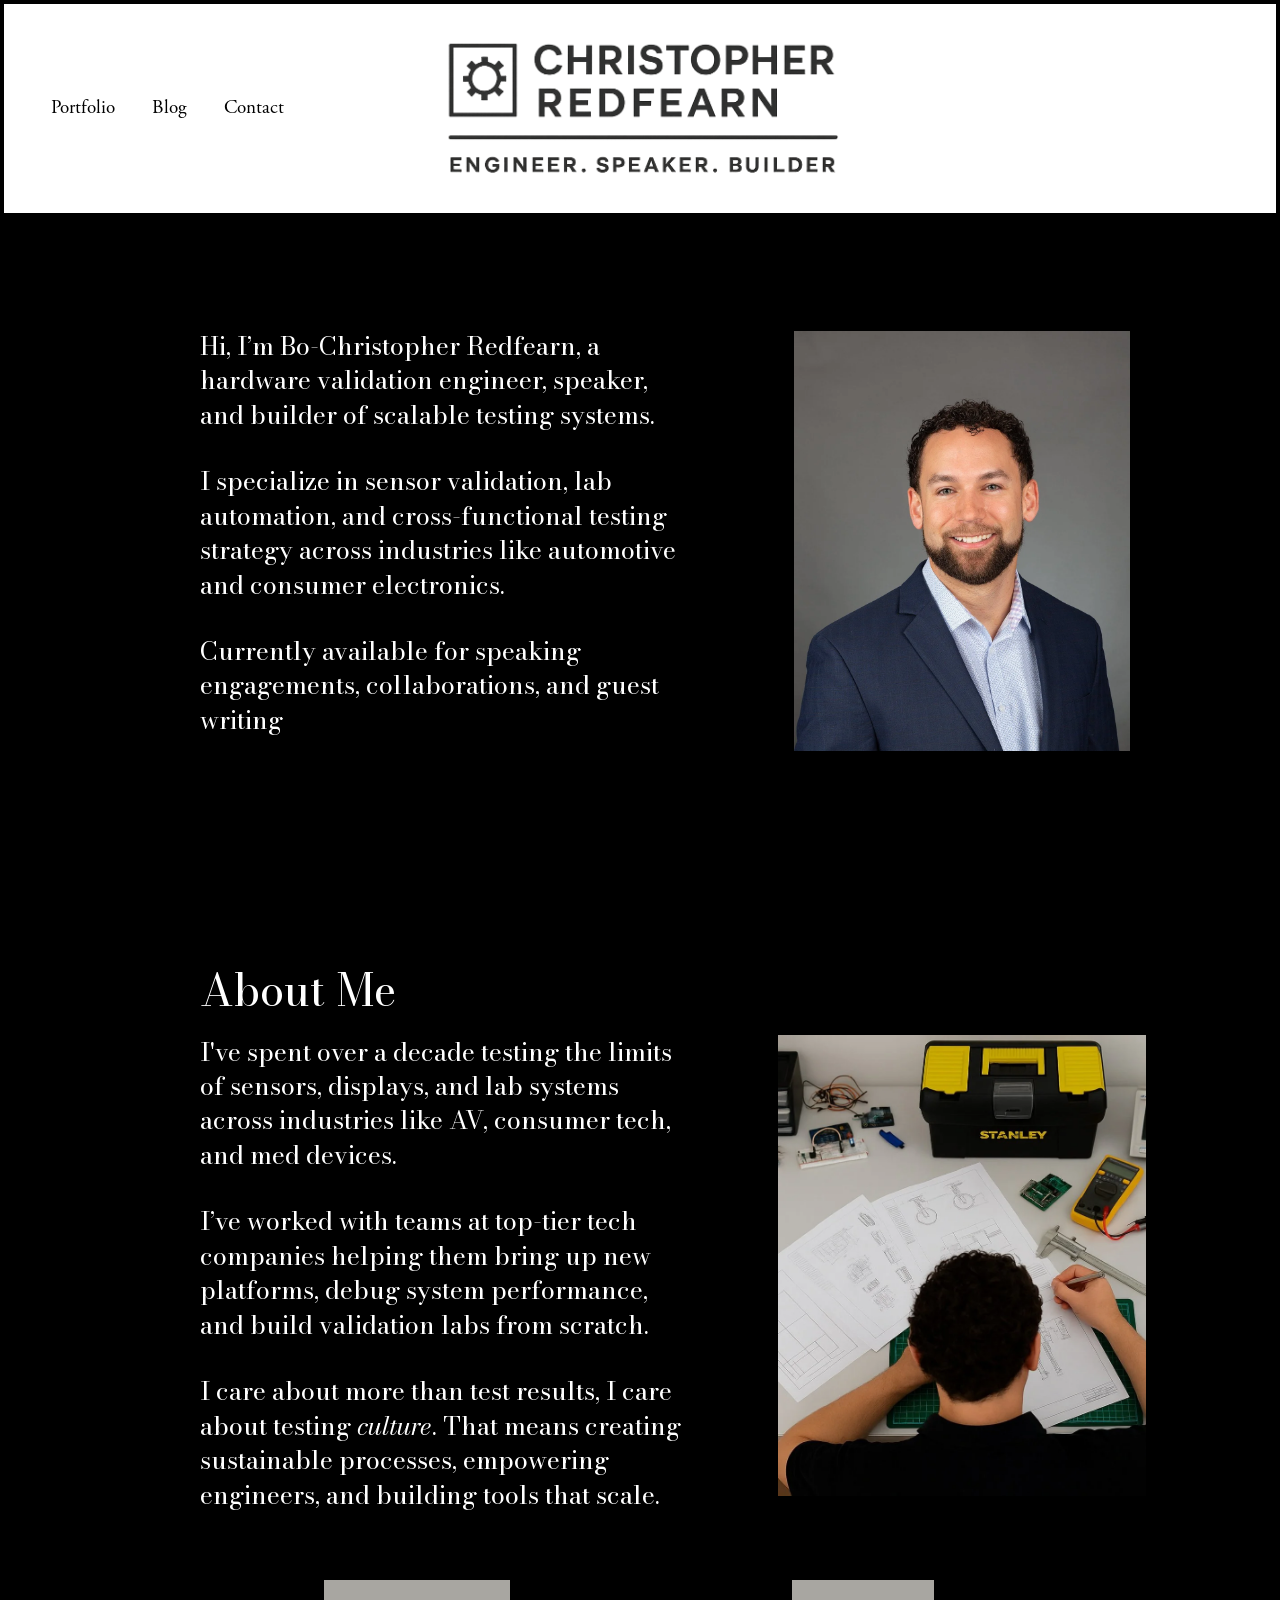
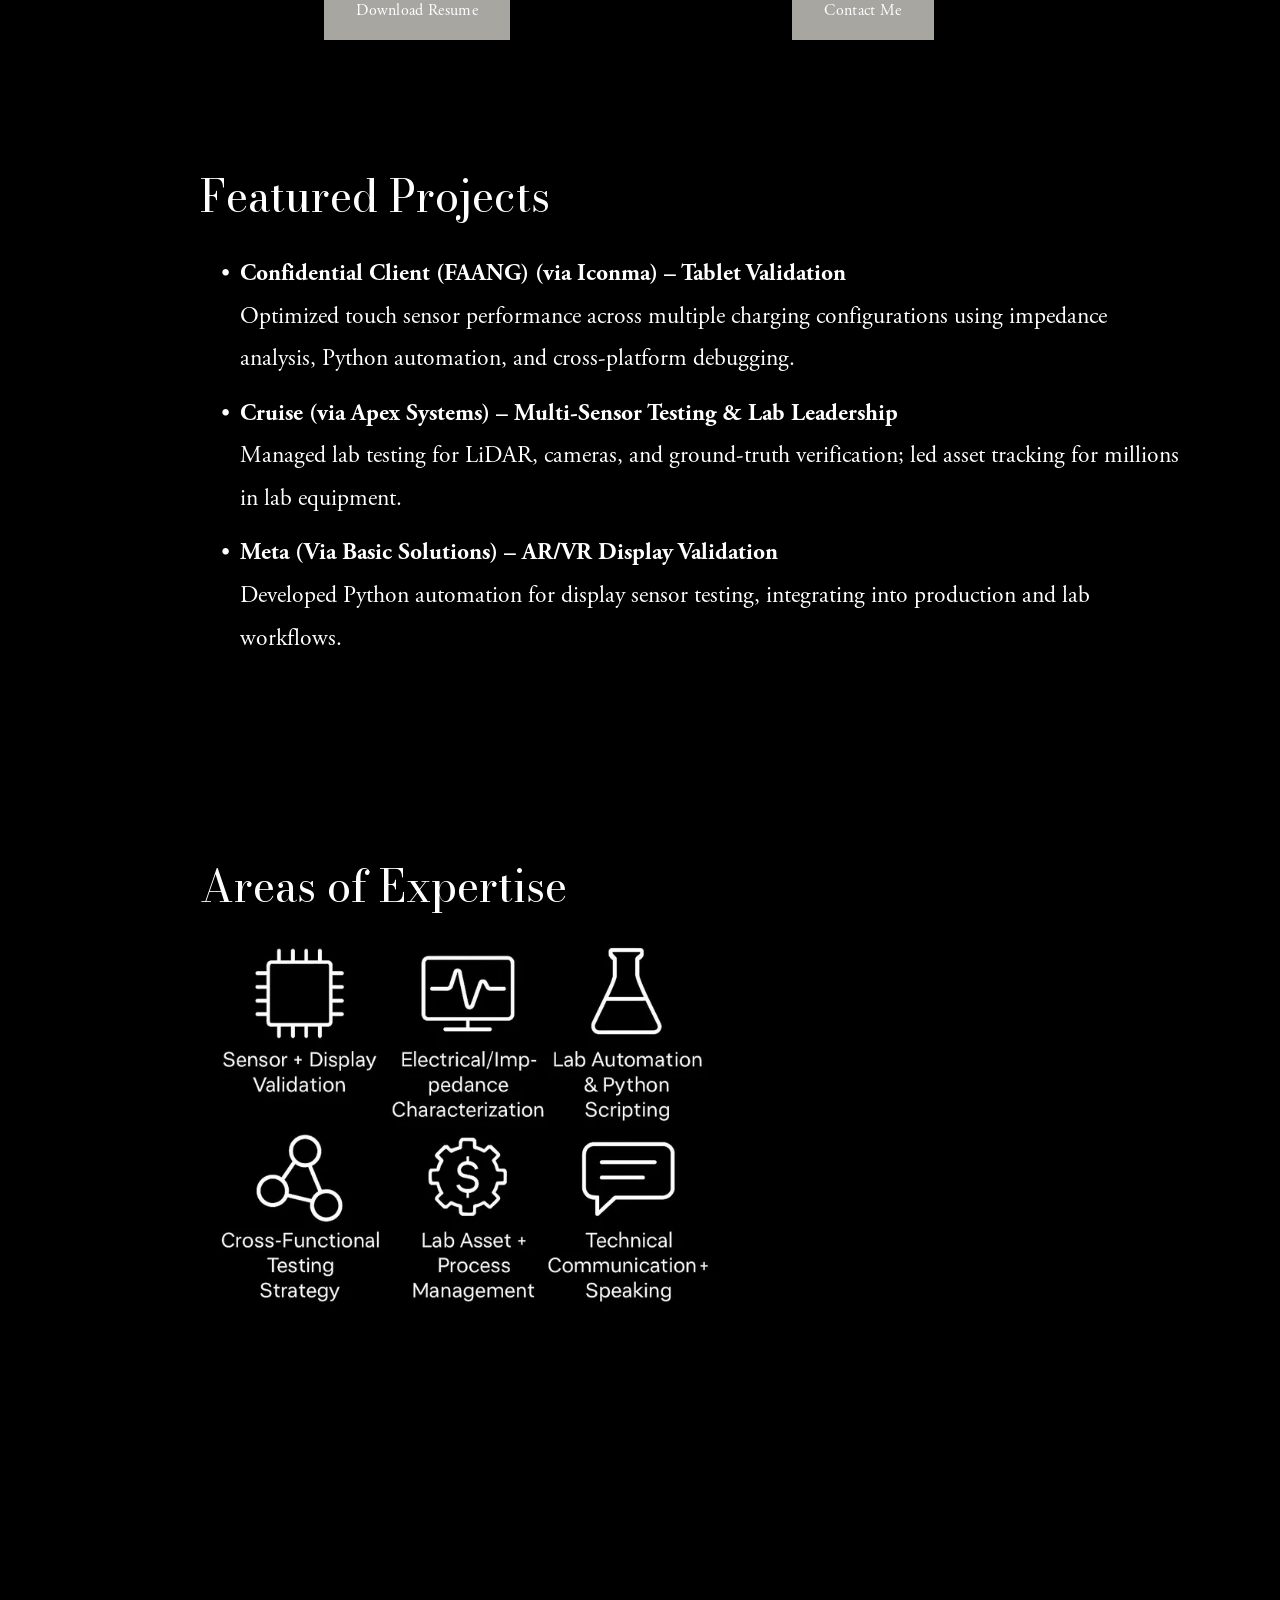
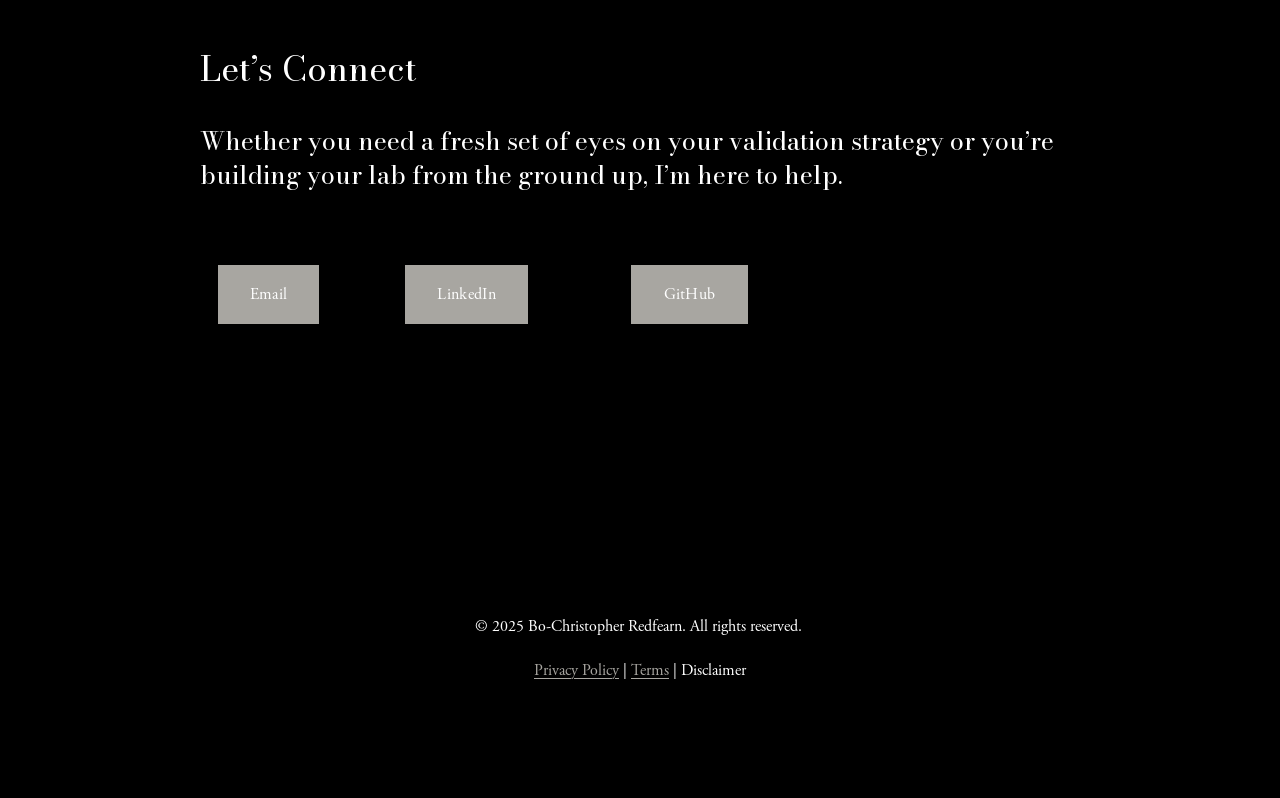
==== index.html @ bc9390ab "Static copy of bochristopherredfearn.com" ====
<!DOCTYPE html><html xmlns:og="http://opengraphprotocol.org/schema/" xmlns:fb="http://www.facebook.com/2008/fbml" lang="en-US" class="yui3-js-enabled wf-adobegaramondpro-n4-active wf-adobegaramondpro-n7-active js flexbox canvas canvastext webgl no-touch hashchange history draganddrop rgba hsla multiplebgs backgroundsize borderimage borderradius boxshadow textshadow opacity cssanimations csscolumns cssgradients cssreflections csstransforms no-csstransforms3d csstransitions video audio svg inlinesvg svgclippaths wf-adobegaramondpro-i7-active wf-active" style="--header-height: 210.828125px; scroll-behavior: smooth; --header-fixed-top-offset: 209.828125px; scroll-padding-top: 244.391px;"><head>
    <meta http-equiv="X-UA-Compatible" content="IE=edge,chrome=1">
    <meta name="viewport" content="width=device-width, initial-scale=1">
    <!-- This is Squarespace. --><!-- bat-seahorse-wntn -->
<base href="">
<meta charset="utf-8">
<title>Christopher Redfearn | Engineer. Speaker. Builder. | Enhance Your Testing Capabilities Today</title>
<meta http-equiv="Accept-CH" content="Sec-CH-UA-Platform-Version, Sec-CH-UA-Model"><link rel="icon" type="image/x-icon" href="/assets/f6f9150717e1ac7b.ico">
<link rel="canonical" href="/">
<meta property="og:site_name" content="Christopher Redfearn | Engineer. Speaker. Builder.">
<meta property="og:title" content="Christopher Redfearn | Engineer. Speaker. Builder. | Enhance Your Testing Capabilities Today">
<meta property="og:url" content="/">
<meta property="og:type" content="website">
<meta property="og:description" content="Expert in sensor validation, lab automation, and testing strategy for automotive, consumer electronics, and med devices; available for collaboration and speaking.">
<meta property="og:image" content="/assets/logo.png">
<meta property="og:image:width" content="834">
<meta property="og:image:height" content="294">
<meta itemprop="name" content="Christopher Redfearn | Engineer. Speaker. Builder. | Enhance Your Testing Capabilities Today">
<meta itemprop="url" content="/">
<meta itemprop="description" content="Expert in sensor validation, lab automation, and testing strategy for automotive, consumer electronics, and med devices; available for collaboration and speaking.">
<meta itemprop="thumbnailUrl" content="/assets/logo.png">
<link rel="image_src" href="/assets/logo.png">
<meta itemprop="image" content="/assets/logo.png">
<meta name="twitter:title" content="Christopher Redfearn | Engineer. Speaker. Builder. | Enhance Your Testing Capabilities Today">
<meta name="twitter:image" content="/assets/logo.png">
<meta name="twitter:url" content="/">
<meta name="twitter:card" content="summary">
<meta name="twitter:description" content="Expert in sensor validation, lab automation, and testing strategy for automotive, consumer electronics, and med devices; available for collaboration and speaking.">
<meta name="description" content="Expert in sensor validation, lab automation, and testing strategy for automotive, consumer electronics, and med devices; available for collaboration and speaking.">





<style>@keyframes fonts-loading { 0%, 99% { color: transparent; } } html.wf-loading * { animation: fonts-loading 3s; }</style>

<style data-sqsp-font-ids="6a3126957d426c0f4007ee6c,6a3139e4691a2d058d1a1be6">
/* math */
@font-face {
  font-family: 'Bodoni Moda';
  font-style: normal;
  font-weight: 700;
  font-display: swap;
  src: url('/assets/ab58a1b2ef4b4738.woff2') format('woff2');
  unicode-range: U+0302-0303, U+0305, U+0307-0308, U+0310, U+0312, U+0315, U+031A, U+0326-0327, U+032C, U+032F-0330, U+0332-0333, U+0338, U+033A, U+0346, U+034D, U+0391-03A1, U+03A3-03A9, U+03B1-03C9, U+03D1, U+03D5-03D6, U+03F0-03F1, U+03F4-03F5, U+2016-2017, U+2034-2038, U+203C, U+2040, U+2043, U+2047, U+2050, U+2057, U+205F, U+2070-2071, U+2074-208E, U+2090-209C, U+20D0-20DC, U+20E1, U+20E5-20EF, U+2100-2112, U+2114-2115, U+2117-2121, U+2123-214F, U+2190, U+2192, U+2194-21AE, U+21B0-21E5, U+21F1-21F2, U+21F4-2211, U+2213-2214, U+2216-22FF, U+2308-230B, U+2310, U+2319, U+231C-2321, U+2336-237A, U+237C, U+2395, U+239B-23B7, U+23D0, U+23DC-23E1, U+2474-2475, U+25AF, U+25B3, U+25B7, U+25BD, U+25C1, U+25CA, U+25CC, U+25FB, U+266D-266F, U+27C0-27FF, U+2900-2AFF, U+2B0E-2B11, U+2B30-2B4C, U+2BFE, U+3030, U+FF5B, U+FF5D, U+1D400-1D7FF, U+1EE00-1EEFF;
}
/* latin */
@font-face {
  font-family: 'Bodoni Moda';
  font-style: normal;
  font-weight: 700;
  font-display: swap;
  src: url('/assets/f8fa4c29ae0fd043.woff2') format('woff2');
  unicode-range: U+0000-00FF, U+0131, U+0152-0153, U+02BB-02BC, U+02C6, U+02DA, U+02DC, U+0304, U+0308, U+0329, U+2000-206F, U+20AC, U+2122, U+2191, U+2193, U+2212, U+2215, U+FEFF, U+FFFD;
}
/* symbols */
@font-face {
  font-family: 'Bodoni Moda';
  font-style: normal;
  font-weight: 700;
  font-display: swap;
  src: url('/assets/dbddb34c991b50cf.woff2') format('woff2');
  unicode-range: U+0001-000C, U+000E-001F, U+007F-009F, U+20DD-20E0, U+20E2-20E4, U+2150-218F, U+2190, U+2192, U+2194-2199, U+21AF, U+21E6-21F0, U+21F3, U+2218-2219, U+2299, U+22C4-22C6, U+2300-243F, U+2440-244A, U+2460-24FF, U+25A0-27BF, U+2800-28FF, U+2921-2922, U+2981, U+29BF, U+29EB, U+2B00-2BFF, U+4DC0-4DFF, U+FFF9-FFFB, U+10140-1018E, U+10190-1019C, U+101A0, U+101D0-101FD, U+102E0-102FB, U+10E60-10E7E, U+1D2C0-1D2D3, U+1D2E0-1D37F, U+1F000-1F0FF, U+1F100-1F1AD, U+1F1E6-1F1FF, U+1F30D-1F30F, U+1F315, U+1F31C, U+1F31E, U+1F320-1F32C, U+1F336, U+1F378, U+1F37D, U+1F382, U+1F393-1F39F, U+1F3A7-1F3A8, U+1F3AC-1F3AF, U+1F3C2, U+1F3C4-1F3C6, U+1F3CA-1F3CE, U+1F3D4-1F3E0, U+1F3ED, U+1F3F1-1F3F3, U+1F3F5-1F3F7, U+1F408, U+1F415, U+1F41F, U+1F426, U+1F43F, U+1F441-1F442, U+1F444, U+1F446-1F449, U+1F44C-1F44E, U+1F453, U+1F46A, U+1F47D, U+1F4A3, U+1F4B0, U+1F4B3, U+1F4B9, U+1F4BB, U+1F4BF, U+1F4C8-1F4CB, U+1F4D6, U+1F4DA, U+1F4DF, U+1F4E3-1F4E6, U+1F4EA-1F4ED, U+1F4F7, U+1F4F9-1F4FB, U+1F4FD-1F4FE, U+1F503, U+1F507-1F50B, U+1F50D, U+1F512-1F513, U+1F53E-1F54A, U+1F54F-1F5FA, U+1F610, U+1F650-1F67F, U+1F687, U+1F68D, U+1F691, U+1F694, U+1F698, U+1F6AD, U+1F6B2, U+1F6B9-1F6BA, U+1F6BC, U+1F6C6-1F6CF, U+1F6D3-1F6D7, U+1F6E0-1F6EA, U+1F6F0-1F6F3, U+1F6F7-1F6FC, U+1F700-1F7FF, U+1F800-1F80B, U+1F810-1F847, U+1F850-1F859, U+1F860-1F887, U+1F890-1F8AD, U+1F8B0-1F8BB, U+1F8C0-1F8C1, U+1F900-1F90B, U+1F93B, U+1F946, U+1F984, U+1F996, U+1F9E9, U+1FA00-1FA6F, U+1FA70-1FA7C, U+1FA80-1FA89, U+1FA8F-1FAC6, U+1FACE-1FADC, U+1FADF-1FAE9, U+1FAF0-1FAF8, U+1FB00-1FBFF;
}
/* latin-ext */
@font-face {
  font-family: 'Bodoni Moda';
  font-style: normal;
  font-weight: 700;
  font-display: swap;
  src: url('/assets/7aa6e1bb97c9e32d.woff2') format('woff2');
  unicode-range: U+0100-02BA, U+02BD-02C5, U+02C7-02CC, U+02CE-02D7, U+02DD-02FF, U+0304, U+0308, U+0329, U+1D00-1DBF, U+1E00-1E9F, U+1EF2-1EFF, U+2020, U+20A0-20AB, U+20AD-20C0, U+2113, U+2C60-2C7F, U+A720-A7FF;
}
/* math */
@font-face {
  font-family: 'Bodoni Moda';
  font-style: italic;
  font-weight: 700;
  font-display: swap;
  src: url('/assets/d655c128f980f53b.woff2') format('woff2');
  unicode-range: U+0302-0303, U+0305, U+0307-0308, U+0310, U+0312, U+0315, U+031A, U+0326-0327, U+032C, U+032F-0330, U+0332-0333, U+0338, U+033A, U+0346, U+034D, U+0391-03A1, U+03A3-03A9, U+03B1-03C9, U+03D1, U+03D5-03D6, U+03F0-03F1, U+03F4-03F5, U+2016-2017, U+2034-2038, U+203C, U+2040, U+2043, U+2047, U+2050, U+2057, U+205F, U+2070-2071, U+2074-208E, U+2090-209C, U+20D0-20DC, U+20E1, U+20E5-20EF, U+2100-2112, U+2114-2115, U+2117-2121, U+2123-214F, U+2190, U+2192, U+2194-21AE, U+21B0-21E5, U+21F1-21F2, U+21F4-2211, U+2213-2214, U+2216-22FF, U+2308-230B, U+2310, U+2319, U+231C-2321, U+2336-237A, U+237C, U+2395, U+239B-23B7, U+23D0, U+23DC-23E1, U+2474-2475, U+25AF, U+25B3, U+25B7, U+25BD, U+25C1, U+25CA, U+25CC, U+25FB, U+266D-266F, U+27C0-27FF, U+2900-2AFF, U+2B0E-2B11, U+2B30-2B4C, U+2BFE, U+3030, U+FF5B, U+FF5D, U+1D400-1D7FF, U+1EE00-1EEFF;
}
/* latin-ext */
@font-face {
  font-family: 'Bodoni Moda';
  font-style: italic;
  font-weight: 700;
  font-display: swap;
  src: url('/assets/d22c85ced77075d0.woff2') format('woff2');
  unicode-range: U+0100-02BA, U+02BD-02C5, U+02C7-02CC, U+02CE-02D7, U+02DD-02FF, U+0304, U+0308, U+0329, U+1D00-1DBF, U+1E00-1E9F, U+1EF2-1EFF, U+2020, U+20A0-20AB, U+20AD-20C0, U+2113, U+2C60-2C7F, U+A720-A7FF;
}
/* latin */
@font-face {
  font-family: 'Bodoni Moda';
  font-style: italic;
  font-weight: 700;
  font-display: swap;
  src: url('/assets/7f8d2ffa83fec4c1.woff2') format('woff2');
  unicode-range: U+0000-00FF, U+0131, U+0152-0153, U+02BB-02BC, U+02C6, U+02DA, U+02DC, U+0304, U+0308, U+0329, U+2000-206F, U+20AC, U+2122, U+2191, U+2193, U+2212, U+2215, U+FEFF, U+FFFD;
}
/* symbols */
@font-face {
  font-family: 'Bodoni Moda';
  font-style: italic;
  font-weight: 700;
  font-display: swap;
  src: url('/assets/b480bc3139e97af6.woff2') format('woff2');
  unicode-range: U+0001-000C, U+000E-001F, U+007F-009F, U+20DD-20E0, U+20E2-20E4, U+2150-218F, U+2190, U+2192, U+2194-2199, U+21AF, U+21E6-21F0, U+21F3, U+2218-2219, U+2299, U+22C4-22C6, U+2300-243F, U+2440-244A, U+2460-24FF, U+25A0-27BF, U+2800-28FF, U+2921-2922, U+2981, U+29BF, U+29EB, U+2B00-2BFF, U+4DC0-4DFF, U+FFF9-FFFB, U+10140-1018E, U+10190-1019C, U+101A0, U+101D0-101FD, U+102E0-102FB, U+10E60-10E7E, U+1D2C0-1D2D3, U+1D2E0-1D37F, U+1F000-1F0FF, U+1F100-1F1AD, U+1F1E6-1F1FF, U+1F30D-1F30F, U+1F315, U+1F31C, U+1F31E, U+1F320-1F32C, U+1F336, U+1F378, U+1F37D, U+1F382, U+1F393-1F39F, U+1F3A7-1F3A8, U+1F3AC-1F3AF, U+1F3C2, U+1F3C4-1F3C6, U+1F3CA-1F3CE, U+1F3D4-1F3E0, U+1F3ED, U+1F3F1-1F3F3, U+1F3F5-1F3F7, U+1F408, U+1F415, U+1F41F, U+1F426, U+1F43F, U+1F441-1F442, U+1F444, U+1F446-1F449, U+1F44C-1F44E, U+1F453, U+1F46A, U+1F47D, U+1F4A3, U+1F4B0, U+1F4B3, U+1F4B9, U+1F4BB, U+1F4BF, U+1F4C8-1F4CB, U+1F4D6, U+1F4DA, U+1F4DF, U+1F4E3-1F4E6, U+1F4EA-1F4ED, U+1F4F7, U+1F4F9-1F4FB, U+1F4FD-1F4FE, U+1F503, U+1F507-1F50B, U+1F50D, U+1F512-1F513, U+1F53E-1F54A, U+1F54F-1F5FA, U+1F610, U+1F650-1F67F, U+1F687, U+1F68D, U+1F691, U+1F694, U+1F698, U+1F6AD, U+1F6B2, U+1F6B9-1F6BA, U+1F6BC, U+1F6C6-1F6CF, U+1F6D3-1F6D7, U+1F6E0-1F6EA, U+1F6F0-1F6F3, U+1F6F7-1F6FC, U+1F700-1F7FF, U+1F800-1F80B, U+1F810-1F847, U+1F850-1F859, U+1F860-1F887, U+1F890-1F8AD, U+1F8B0-1F8BB, U+1F8C0-1F8C1, U+1F900-1F90B, U+1F93B, U+1F946, U+1F984, U+1F996, U+1F9E9, U+1FA00-1FA6F, U+1FA70-1FA7C, U+1FA80-1FA89, U+1FA8F-1FAC6, U+1FACE-1FADC, U+1FADF-1FAE9, U+1FAF0-1FAF8, U+1FB00-1FBFF;
}
/* latin-ext */
@font-face {
  font-family: 'Poppins';
  font-style: normal;
  font-weight: 400;
  font-display: swap;
  src: url('/assets/48ab9aa71536a532.woff2') format('woff2');
  unicode-range: U+0100-02BA, U+02BD-02C5, U+02C7-02CC, U+02CE-02D7, U+02DD-02FF, U+0304, U+0308, U+0329, U+1D00-1DBF, U+1E00-1E9F, U+1EF2-1EFF, U+2020, U+20A0-20AB, U+20AD-20C0, U+2113, U+2C60-2C7F, U+A720-A7FF;
}
/* latin */
@font-face {
  font-family: 'Poppins';
  font-style: normal;
  font-weight: 400;
  font-display: swap;
  src: url('/assets/cb70f0a787af69e8.woff2') format('woff2');
  unicode-range: U+0000-00FF, U+0131, U+0152-0153, U+02BB-02BC, U+02C6, U+02DA, U+02DC, U+0304, U+0308, U+0329, U+2000-206F, U+20AC, U+2122, U+2191, U+2193, U+2212, U+2215, U+FEFF, U+FFFD;
}
/* devanagari */
@font-face {
  font-family: 'Poppins';
  font-style: normal;
  font-weight: 400;
  font-display: swap;
  src: url('/assets/204bab0e71f51d97.woff2') format('woff2');
  unicode-range: U+0900-097F, U+1CD0-1CF9, U+200C-200D, U+20A8, U+20B9, U+20F0, U+25CC, U+A830-A839, U+A8E0-A8FF, U+11B00-11B09;
}
/* latin-ext */
@font-face {
  font-family: 'Poppins';
  font-style: italic;
  font-weight: 400;
  font-display: swap;
  src: url('/assets/e8e02c8c08f92d77.woff2') format('woff2');
  unicode-range: U+0100-02BA, U+02BD-02C5, U+02C7-02CC, U+02CE-02D7, U+02DD-02FF, U+0304, U+0308, U+0329, U+1D00-1DBF, U+1E00-1E9F, U+1EF2-1EFF, U+2020, U+20A0-20AB, U+20AD-20C0, U+2113, U+2C60-2C7F, U+A720-A7FF;
}
/* latin */
@font-face {
  font-family: 'Poppins';
  font-style: italic;
  font-weight: 400;
  font-display: swap;
  src: url('/assets/d65b8c06118e5c77.woff2') format('woff2');
  unicode-range: U+0000-00FF, U+0131, U+0152-0153, U+02BB-02BC, U+02C6, U+02DA, U+02DC, U+0304, U+0308, U+0329, U+2000-206F, U+20AC, U+2122, U+2191, U+2193, U+2212, U+2215, U+FEFF, U+FFFD;
}
/* devanagari */
@font-face {
  font-family: 'Poppins';
  font-style: italic;
  font-weight: 400;
  font-display: swap;
  src: url('/assets/f319ce36470b2554.woff2') format('woff2');
  unicode-range: U+0900-097F, U+1CD0-1CF9, U+200C-200D, U+20A8, U+20B9, U+20F0, U+25CC, U+A830-A839, U+A8E0-A8FF, U+11B00-11B09;
}
/* math */
@font-face {
  font-family: 'Bodoni Moda';
  font-style: italic;
  font-weight: 400;
  font-display: swap;
  src: url('/assets/5d1b0fdc370d5fe9.woff2') format('woff2');
  unicode-range: U+0302-0303, U+0305, U+0307-0308, U+0310, U+0312, U+0315, U+031A, U+0326-0327, U+032C, U+032F-0330, U+0332-0333, U+0338, U+033A, U+0346, U+034D, U+0391-03A1, U+03A3-03A9, U+03B1-03C9, U+03D1, U+03D5-03D6, U+03F0-03F1, U+03F4-03F5, U+2016-2017, U+2034-2038, U+203C, U+2040, U+2043, U+2047, U+2050, U+2057, U+205F, U+2070-2071, U+2074-208E, U+2090-209C, U+20D0-20DC, U+20E1, U+20E5-20EF, U+2100-2112, U+2114-2115, U+2117-2121, U+2123-214F, U+2190, U+2192, U+2194-21AE, U+21B0-21E5, U+21F1-21F2, U+21F4-2211, U+2213-2214, U+2216-22FF, U+2308-230B, U+2310, U+2319, U+231C-2321, U+2336-237A, U+237C, U+2395, U+239B-23B7, U+23D0, U+23DC-23E1, U+2474-2475, U+25AF, U+25B3, U+25B7, U+25BD, U+25C1, U+25CA, U+25CC, U+25FB, U+266D-266F, U+27C0-27FF, U+2900-2AFF, U+2B0E-2B11, U+2B30-2B4C, U+2BFE, U+3030, U+FF5B, U+FF5D, U+1D400-1D7FF, U+1EE00-1EEFF;
}
/* latin-ext */
@font-face {
  font-family: 'Bodoni Moda';
  font-style: italic;
  font-weight: 400;
  font-display: swap;
  src: url('/assets/073b9c43ab031153.woff2') format('woff2');
  unicode-range: U+0100-02BA, U+02BD-02C5, U+02C7-02CC, U+02CE-02D7, U+02DD-02FF, U+0304, U+0308, U+0329, U+1D00-1DBF, U+1E00-1E9F, U+1EF2-1EFF, U+2020, U+20A0-20AB, U+20AD-20C0, U+2113, U+2C60-2C7F, U+A720-A7FF;
}
/* latin */
@font-face {
  font-family: 'Bodoni Moda';
  font-style: italic;
  font-weight: 400;
  font-display: swap;
  src: url('/assets/76e70bf572fa9464.woff2') format('woff2');
  unicode-range: U+0000-00FF, U+0131, U+0152-0153, U+02BB-02BC, U+02C6, U+02DA, U+02DC, U+0304, U+0308, U+0329, U+2000-206F, U+20AC, U+2122, U+2191, U+2193, U+2212, U+2215, U+FEFF, U+FFFD;
}
/* symbols */
@font-face {
  font-family: 'Bodoni Moda';
  font-style: italic;
  font-weight: 400;
  font-display: swap;
  src: url('/assets/608399eb45de8d73.woff2') format('woff2');
  unicode-range: U+0001-000C, U+000E-001F, U+007F-009F, U+20DD-20E0, U+20E2-20E4, U+2150-218F, U+2190, U+2192, U+2194-2199, U+21AF, U+21E6-21F0, U+21F3, U+2218-2219, U+2299, U+22C4-22C6, U+2300-243F, U+2440-244A, U+2460-24FF, U+25A0-27BF, U+2800-28FF, U+2921-2922, U+2981, U+29BF, U+29EB, U+2B00-2BFF, U+4DC0-4DFF, U+FFF9-FFFB, U+10140-1018E, U+10190-1019C, U+101A0, U+101D0-101FD, U+102E0-102FB, U+10E60-10E7E, U+1D2C0-1D2D3, U+1D2E0-1D37F, U+1F000-1F0FF, U+1F100-1F1AD, U+1F1E6-1F1FF, U+1F30D-1F30F, U+1F315, U+1F31C, U+1F31E, U+1F320-1F32C, U+1F336, U+1F378, U+1F37D, U+1F382, U+1F393-1F39F, U+1F3A7-1F3A8, U+1F3AC-1F3AF, U+1F3C2, U+1F3C4-1F3C6, U+1F3CA-1F3CE, U+1F3D4-1F3E0, U+1F3ED, U+1F3F1-1F3F3, U+1F3F5-1F3F7, U+1F408, U+1F415, U+1F41F, U+1F426, U+1F43F, U+1F441-1F442, U+1F444, U+1F446-1F449, U+1F44C-1F44E, U+1F453, U+1F46A, U+1F47D, U+1F4A3, U+1F4B0, U+1F4B3, U+1F4B9, U+1F4BB, U+1F4BF, U+1F4C8-1F4CB, U+1F4D6, U+1F4DA, U+1F4DF, U+1F4E3-1F4E6, U+1F4EA-1F4ED, U+1F4F7, U+1F4F9-1F4FB, U+1F4FD-1F4FE, U+1F503, U+1F507-1F50B, U+1F50D, U+1F512-1F513, U+1F53E-1F54A, U+1F54F-1F5FA, U+1F610, U+1F650-1F67F, U+1F687, U+1F68D, U+1F691, U+1F694, U+1F698, U+1F6AD, U+1F6B2, U+1F6B9-1F6BA, U+1F6BC, U+1F6C6-1F6CF, U+1F6D3-1F6D7, U+1F6E0-1F6EA, U+1F6F0-1F6F3, U+1F6F7-1F6FC, U+1F700-1F7FF, U+1F800-1F80B, U+1F810-1F847, U+1F850-1F859, U+1F860-1F887, U+1F890-1F8AD, U+1F8B0-1F8BB, U+1F8C0-1F8C1, U+1F900-1F90B, U+1F93B, U+1F946, U+1F984, U+1F996, U+1F9E9, U+1FA00-1FA6F, U+1FA70-1FA7C, U+1FA80-1FA89, U+1FA8F-1FAC6, U+1FACE-1FADC, U+1FADF-1FAE9, U+1FAF0-1FAF8, U+1FB00-1FBFF;
}
/* latin */
@font-face {
  font-family: 'Poppins';
  font-style: normal;
  font-weight: 700;
  font-display: swap;
  src: url('/assets/738b906443717af4.woff2') format('woff2');
  unicode-range: U+0000-00FF, U+0131, U+0152-0153, U+02BB-02BC, U+02C6, U+02DA, U+02DC, U+0304, U+0308, U+0329, U+2000-206F, U+20AC, U+2122, U+2191, U+2193, U+2212, U+2215, U+FEFF, U+FFFD;
}
/* devanagari */
@font-face {
  font-family: 'Poppins';
  font-style: normal;
  font-weight: 700;
  font-display: swap;
  src: url('/assets/9ff842352d5ff859.woff2') format('woff2');
  unicode-range: U+0900-097F, U+1CD0-1CF9, U+200C-200D, U+20A8, U+20B9, U+20F0, U+25CC, U+A830-A839, U+A8E0-A8FF, U+11B00-11B09;
}
/* latin-ext */
@font-face {
  font-family: 'Poppins';
  font-style: normal;
  font-weight: 700;
  font-display: swap;
  src: url('/assets/d740d3fc0d05905d.woff2') format('woff2');
  unicode-range: U+0100-02BA, U+02BD-02C5, U+02C7-02CC, U+02CE-02D7, U+02DD-02FF, U+0304, U+0308, U+0329, U+1D00-1DBF, U+1E00-1E9F, U+1EF2-1EFF, U+2020, U+20A0-20AB, U+20AD-20C0, U+2113, U+2C60-2C7F, U+A720-A7FF;
}
/* latin */
@font-face {
  font-family: 'Bodoni Moda';
  font-style: normal;
  font-weight: 400;
  font-display: swap;
  src: url('/assets/578d3974a5f9892a.woff2') format('woff2');
  unicode-range: U+0000-00FF, U+0131, U+0152-0153, U+02BB-02BC, U+02C6, U+02DA, U+02DC, U+0304, U+0308, U+0329, U+2000-206F, U+20AC, U+2122, U+2191, U+2193, U+2212, U+2215, U+FEFF, U+FFFD;
}
/* latin-ext */
@font-face {
  font-family: 'Bodoni Moda';
  font-style: normal;
  font-weight: 400;
  font-display: swap;
  src: url('/assets/acab89b6caafd4e6.woff2') format('woff2');
  unicode-range: U+0100-02BA, U+02BD-02C5, U+02C7-02CC, U+02CE-02D7, U+02DD-02FF, U+0304, U+0308, U+0329, U+1D00-1DBF, U+1E00-1E9F, U+1EF2-1EFF, U+2020, U+20A0-20AB, U+20AD-20C0, U+2113, U+2C60-2C7F, U+A720-A7FF;
}
/* symbols */
@font-face {
  font-family: 'Bodoni Moda';
  font-style: normal;
  font-weight: 400;
  font-display: swap;
  src: url('/assets/5623e8b5ea9bf6d5.woff2') format('woff2');
  unicode-range: U+0001-000C, U+000E-001F, U+007F-009F, U+20DD-20E0, U+20E2-20E4, U+2150-218F, U+2190, U+2192, U+2194-2199, U+21AF, U+21E6-21F0, U+21F3, U+2218-2219, U+2299, U+22C4-22C6, U+2300-243F, U+2440-244A, U+2460-24FF, U+25A0-27BF, U+2800-28FF, U+2921-2922, U+2981, U+29BF, U+29EB, U+2B00-2BFF, U+4DC0-4DFF, U+FFF9-FFFB, U+10140-1018E, U+10190-1019C, U+101A0, U+101D0-101FD, U+102E0-102FB, U+10E60-10E7E, U+1D2C0-1D2D3, U+1D2E0-1D37F, U+1F000-1F0FF, U+1F100-1F1AD, U+1F1E6-1F1FF, U+1F30D-1F30F, U+1F315, U+1F31C, U+1F31E, U+1F320-1F32C, U+1F336, U+1F378, U+1F37D, U+1F382, U+1F393-1F39F, U+1F3A7-1F3A8, U+1F3AC-1F3AF, U+1F3C2, U+1F3C4-1F3C6, U+1F3CA-1F3CE, U+1F3D4-1F3E0, U+1F3ED, U+1F3F1-1F3F3, U+1F3F5-1F3F7, U+1F408, U+1F415, U+1F41F, U+1F426, U+1F43F, U+1F441-1F442, U+1F444, U+1F446-1F449, U+1F44C-1F44E, U+1F453, U+1F46A, U+1F47D, U+1F4A3, U+1F4B0, U+1F4B3, U+1F4B9, U+1F4BB, U+1F4BF, U+1F4C8-1F4CB, U+1F4D6, U+1F4DA, U+1F4DF, U+1F4E3-1F4E6, U+1F4EA-1F4ED, U+1F4F7, U+1F4F9-1F4FB, U+1F4FD-1F4FE, U+1F503, U+1F507-1F50B, U+1F50D, U+1F512-1F513, U+1F53E-1F54A, U+1F54F-1F5FA, U+1F610, U+1F650-1F67F, U+1F687, U+1F68D, U+1F691, U+1F694, U+1F698, U+1F6AD, U+1F6B2, U+1F6B9-1F6BA, U+1F6BC, U+1F6C6-1F6CF, U+1F6D3-1F6D7, U+1F6E0-1F6EA, U+1F6F0-1F6F3, U+1F6F7-1F6FC, U+1F700-1F7FF, U+1F800-1F80B, U+1F810-1F847, U+1F850-1F859, U+1F860-1F887, U+1F890-1F8AD, U+1F8B0-1F8BB, U+1F8C0-1F8C1, U+1F900-1F90B, U+1F93B, U+1F946, U+1F984, U+1F996, U+1F9E9, U+1FA00-1FA6F, U+1FA70-1FA7C, U+1FA80-1FA89, U+1FA8F-1FAC6, U+1FACE-1FADC, U+1FADF-1FAE9, U+1FAF0-1FAF8, U+1FB00-1FBFF;
}
/* math */
@font-face {
  font-family: 'Bodoni Moda';
  font-style: normal;
  font-weight: 400;
  font-display: swap;
  src: url('/assets/b57daa9d560f2320.woff2') format('woff2');
  unicode-range: U+0302-0303, U+0305, U+0307-0308, U+0310, U+0312, U+0315, U+031A, U+0326-0327, U+032C, U+032F-0330, U+0332-0333, U+0338, U+033A, U+0346, U+034D, U+0391-03A1, U+03A3-03A9, U+03B1-03C9, U+03D1, U+03D5-03D6, U+03F0-03F1, U+03F4-03F5, U+2016-2017, U+2034-2038, U+203C, U+2040, U+2043, U+2047, U+2050, U+2057, U+205F, U+2070-2071, U+2074-208E, U+2090-209C, U+20D0-20DC, U+20E1, U+20E5-20EF, U+2100-2112, U+2114-2115, U+2117-2121, U+2123-214F, U+2190, U+2192, U+2194-21AE, U+21B0-21E5, U+21F1-21F2, U+21F4-2211, U+2213-2214, U+2216-22FF, U+2308-230B, U+2310, U+2319, U+231C-2321, U+2336-237A, U+237C, U+2395, U+239B-23B7, U+23D0, U+23DC-23E1, U+2474-2475, U+25AF, U+25B3, U+25B7, U+25BD, U+25C1, U+25CA, U+25CC, U+25FB, U+266D-266F, U+27C0-27FF, U+2900-2AFF, U+2B0E-2B11, U+2B30-2B4C, U+2BFE, U+3030, U+FF5B, U+FF5D, U+1D400-1D7FF, U+1EE00-1EEFF;
}
/* latin-ext */
@font-face {
  font-family: 'Poppins';
  font-style: italic;
  font-weight: 700;
  font-display: swap;
  src: url('/assets/3dbc0a3a10454c5c.woff2') format('woff2');
  unicode-range: U+0100-02BA, U+02BD-02C5, U+02C7-02CC, U+02CE-02D7, U+02DD-02FF, U+0304, U+0308, U+0329, U+1D00-1DBF, U+1E00-1E9F, U+1EF2-1EFF, U+2020, U+20A0-20AB, U+20AD-20C0, U+2113, U+2C60-2C7F, U+A720-A7FF;
}
/* devanagari */
@font-face {
  font-family: 'Poppins';
  font-style: italic;
  font-weight: 700;
  font-display: swap;
  src: url('/assets/5b0dd19e1598408f.woff2') format('woff2');
  unicode-range: U+0900-097F, U+1CD0-1CF9, U+200C-200D, U+20A8, U+20B9, U+20F0, U+25CC, U+A830-A839, U+A8E0-A8FF, U+11B00-11B09;
}
/* latin */
@font-face {
  font-family: 'Poppins';
  font-style: italic;
  font-weight: 700;
  font-display: swap;
  src: url('/assets/35d7309a06e6aeb8.woff2') format('woff2');
  unicode-range: U+0000-00FF, U+0131, U+0152-0153, U+02BB-02BC, U+02C6, U+02DA, U+02DC, U+0304, U+0308, U+0329, U+2000-206F, U+20AC, U+2122, U+2191, U+2193, U+2212, U+2215, U+FEFF, U+FFFD;
}
</style>










<style type="text/css">@font-face{font-family:adobe-garamond-pro;src:url(/assets/c4b62acb965b9e2c) format("woff2"),url(/assets/ec1360e70e63f6dd) format("woff"),url(/assets/4b588d757da30f3c) format("opentype");font-weight:400;font-style:normal;font-stretch:normal;font-display:auto;}@font-face{font-family:adobe-garamond-pro;src:url(/assets/14ee299bc5087a7f) format("woff2"),url(/assets/7a5089219b4e0c14) format("woff"),url(/assets/976bc23a95b8754f) format("opentype");font-weight:700;font-style:normal;font-stretch:normal;font-display:auto;}@font-face{font-family:adobe-garamond-pro;src:url(/assets/dca25975e44f5cd6) format("woff2"),url(/assets/3656a9627a049fdf) format("woff"),url(/assets/85f8dbf6e62008dc) format("opentype");font-weight:700;font-style:italic;font-stretch:normal;font-display:auto;}</style>
<link rel="stylesheet" type="text/css" href="/assets/004bae5a09a79b7e.css"><link rel="stylesheet" type="text/css" href="/assets/c8a25c7181d8573c.css"><link rel="stylesheet" type="text/css" href="/assets/1f8061943e2e2688.css"><link rel="stylesheet" type="text/css" href="/assets/03846e5f5dfdb9d9.css"><link rel="stylesheet" type="text/css" href="/assets/c973a94fb0a87ce4.css">
<!-- End of Squarespace Headers -->
  <link rel="stylesheet" type="text/css" href="/assets/9c52f5084fde2f22.css"><link rel="stylesheet" type="text/css" href="/assets/0c8f3b425444e690.css"></head>

  <body id="collection-6822e4a40c4831114055b0c9" class="primary-button-style-solid primary-button-shape-square secondary-button-style-solid secondary-button-shape-square tertiary-button-style-solid tertiary-button-shape-square form-field-style-solid form-field-shape-square form-field-border-all form-field-hover-focus-outline form-field-checkbox-type-icon form-field-checkbox-fill-solid form-field-checkbox-color-inverted form-field-checkbox-shape-square form-field-checkbox-layout-stack form-field-radio-type-icon form-field-radio-fill-solid form-field-radio-color-normal form-field-radio-shape-pill form-field-radio-layout-stack form-field-survey-fill-solid form-field-survey-color-normal form-field-survey-shape-pill form-submit-button-style-label tweak-global-animations-animation-type-none tweak-global-animations-animation-curve-ease image-block-poster-text-alignment-left image-block-card-content-position-center image-block-card-text-alignment-left image-block-overlap-content-position-center image-block-overlap-text-alignment-left image-block-collage-content-position-center image-block-collage-text-alignment-left image-block-stack-text-alignment-left tweak-blog-alternating-side-by-side-width-full tweak-blog-alternating-side-by-side-image-aspect-ratio-11-square tweak-blog-alternating-side-by-side-text-alignment-left tweak-blog-alternating-side-by-side-read-more-style-show tweak-blog-alternating-side-by-side-image-text-alignment-middle tweak-blog-alternating-side-by-side-delimiter-bullet tweak-blog-alternating-side-by-side-meta-position-top tweak-blog-alternating-side-by-side-primary-meta-categories tweak-blog-alternating-side-by-side-secondary-meta-date tweak-blog-alternating-side-by-side-excerpt-show form-use-theme-colors tweak-global-animations-complexity-level-detailed tweak-global-animations-animation-style-fade tweak-blog-masonry-width-inset tweak-blog-masonry-text-alignment-left tweak-blog-masonry-primary-meta-categories tweak-blog-masonry-secondary-meta-date tweak-blog-masonry-meta-position-top tweak-blog-masonry-read-more-style-show tweak-blog-masonry-delimiter-space tweak-blog-masonry-image-placement-above tweak-blog-masonry-excerpt-show tweak-portfolio-grid-overlay-width-full tweak-portfolio-grid-overlay-height-large tweak-portfolio-grid-overlay-image-aspect-ratio-11-square tweak-portfolio-grid-overlay-text-placement-center tweak-portfolio-grid-overlay-show-text-after-hover tweak-blog-single-column-width-inset tweak-blog-single-column-text-alignment-center tweak-blog-single-column-image-placement-above tweak-blog-single-column-delimiter-bullet tweak-blog-single-column-read-more-style-show tweak-blog-single-column-primary-meta-categories tweak-blog-single-column-secondary-meta-date tweak-blog-single-column-meta-position-top tweak-blog-single-column-content-full-post header-width-full  tweak-fixed-header tweak-fixed-header-style-basic tweak-blog-item-width-medium tweak-blog-item-text-alignment-left tweak-blog-item-meta-position-above-title tweak-blog-item-show-categories tweak-blog-item-show-date tweak-blog-item-show-author-name tweak-blog-item-show-author-profile tweak-blog-item-delimiter-bullet tweak-blog-side-by-side-width-inset tweak-blog-side-by-side-image-placement-left tweak-blog-side-by-side-image-aspect-ratio-11-square tweak-blog-side-by-side-primary-meta-categories tweak-blog-side-by-side-secondary-meta-date tweak-blog-side-by-side-meta-position-top tweak-blog-side-by-side-text-alignment-left tweak-blog-side-by-side-image-text-alignment-middle tweak-blog-side-by-side-read-more-style-show tweak-blog-side-by-side-delimiter-bullet tweak-blog-side-by-side-excerpt-show tweak-events-stacked-width-full tweak-events-stacked-height-large tweak-events-stacked-show-thumbnails tweak-events-stacked-thumbnail-size-32-standard tweak-events-stacked-date-style-with-text tweak-events-stacked-show-time tweak-events-stacked-show-location tweak-events-stacked-show-excerpt tweak-blog-basic-grid-width-full tweak-blog-basic-grid-image-aspect-ratio-32-standard tweak-blog-basic-grid-text-alignment-left tweak-blog-basic-grid-delimiter-bullet tweak-blog-basic-grid-image-placement-above tweak-blog-basic-grid-read-more-style-show tweak-blog-basic-grid-primary-meta-categories tweak-blog-basic-grid-secondary-meta-date tweak-blog-basic-grid-excerpt-show tweak-portfolio-grid-basic-width-full tweak-portfolio-grid-basic-height-small tweak-portfolio-grid-basic-image-aspect-ratio-11-square tweak-portfolio-grid-basic-text-alignment-left tweak-portfolio-grid-basic-hover-effect-fade header-overlay-alignment-center tweak-portfolio-index-background-link-format-stacked tweak-portfolio-index-background-width-full tweak-portfolio-index-background-height-large tweak-portfolio-index-background-vertical-alignment-middle tweak-portfolio-index-background-horizontal-alignment-center tweak-portfolio-index-background-delimiter-none tweak-portfolio-index-background-animation-type-fade tweak-portfolio-index-background-animation-duration-medium tweak-portfolio-hover-follow-layout-inline tweak-portfolio-hover-follow-delimiter-forward-slash tweak-portfolio-hover-follow-animation-type-fade tweak-portfolio-hover-follow-animation-duration-medium tweak-portfolio-hover-static-layout-stacked tweak-portfolio-hover-static-delimiter-forward-slash tweak-portfolio-hover-static-animation-type-scale-up tweak-portfolio-hover-static-animation-duration-medium hide-opentable-icons opentable-style-dark tweak-product-quick-view-button-style-floating tweak-product-quick-view-button-position-bottom tweak-product-quick-view-lightbox-excerpt-display-truncate tweak-product-quick-view-lightbox-show-arrows tweak-product-quick-view-lightbox-show-close-button tweak-product-quick-view-lightbox-controls-weight-light native-currency-code-usd collection-type-page collection-6822e4a40c4831114055b0c9 collection-layout-default homepage mobile-style-available sqs-seven-one
      
        
          
        
      
     seven-one-global-animations" tabindex="-1" data-animation-state="booted">
    <div id="siteWrapper" class="clearfix site-wrapper">
      
        <div id="floatingCart" class="floating-cart hidden">
          
        </div>
      

      












  <header data-test="header" id="header" class="header theme-col--primary" data-section-theme="" data-controller="Header" data-current-styles="{
                          &quot;layout&quot;: &quot;brandingCenter&quot;,
                          &quot;action&quot;: {
                            &quot;buttonText&quot;: &quot;Get Started&quot;,
                            &quot;newWindow&quot;: false
                          },
                          &quot;showSocial&quot;: false,
                          &quot;socialOptions&quot;: {
                            &quot;socialBorderShape&quot;: &quot;none&quot;,
                            &quot;socialBorderStyle&quot;: &quot;outline&quot;,
                            &quot;socialBorderThickness&quot;: {
                              &quot;unit&quot;: &quot;px&quot;,
                              &quot;value&quot;: 1.0
                            }
                          },
                          &quot;menuOverlayAnimation&quot;: &quot;fade&quot;,
                          &quot;cartStyle&quot;: &quot;cart&quot;,
                          &quot;cartText&quot;: &quot;Cart&quot;,
                          &quot;showEmptyCartState&quot;: true,
                          &quot;cartOptions&quot;: {
                            &quot;iconType&quot;: &quot;solid-7&quot;,
                            &quot;cartBorderShape&quot;: &quot;none&quot;,
                            &quot;cartBorderStyle&quot;: &quot;outline&quot;,
                            &quot;cartBorderThickness&quot;: {
                              &quot;unit&quot;: &quot;px&quot;,
                              &quot;value&quot;: 1.0
                            }
                          },
                          &quot;showButton&quot;: false,
                          &quot;showCart&quot;: false,
                          &quot;showAccountLogin&quot;: false,
                          &quot;headerStyle&quot;: &quot;solid&quot;,
                          &quot;languagePicker&quot;: {
                            &quot;enabled&quot;: false,
                            &quot;iconEnabled&quot;: false,
                            &quot;iconType&quot;: &quot;globe&quot;,
                            &quot;flagShape&quot;: &quot;shiny&quot;,
                            &quot;languageFlags&quot;: [ ]
                          },
                          &quot;iconOptions&quot;: {
                            &quot;desktopDropdownIconOptions&quot;: {
                              &quot;size&quot;: {
                                &quot;unit&quot;: &quot;em&quot;,
                                &quot;value&quot;: 1.0
                              },
                              &quot;iconSpacing&quot;: {
                                &quot;unit&quot;: &quot;em&quot;,
                                &quot;value&quot;: 0.35
                              },
                              &quot;strokeWidth&quot;: {
                                &quot;unit&quot;: &quot;px&quot;,
                                &quot;value&quot;: 1.0
                              },
                              &quot;endcapType&quot;: &quot;square&quot;,
                              &quot;folderDropdownIcon&quot;: &quot;none&quot;,
                              &quot;languagePickerIcon&quot;: &quot;openArrowHead&quot;
                            },
                            &quot;mobileDropdownIconOptions&quot;: {
                              &quot;size&quot;: {
                                &quot;unit&quot;: &quot;em&quot;,
                                &quot;value&quot;: 1.0
                              },
                              &quot;iconSpacing&quot;: {
                                &quot;unit&quot;: &quot;em&quot;,
                                &quot;value&quot;: 0.15
                              },
                              &quot;strokeWidth&quot;: {
                                &quot;unit&quot;: &quot;px&quot;,
                                &quot;value&quot;: 0.5
                              },
                              &quot;endcapType&quot;: &quot;square&quot;,
                              &quot;folderDropdownIcon&quot;: &quot;openArrowHead&quot;,
                              &quot;languagePickerIcon&quot;: &quot;openArrowHead&quot;
                            }
                          },
                          &quot;mobileOptions&quot;: {
                            &quot;layout&quot;: &quot;logoLeftNavRight&quot;,
                            &quot;menuIconOptions&quot;: {
                              &quot;style&quot;: &quot;plus&quot;,
                              &quot;thickness&quot;: {
                                &quot;unit&quot;: &quot;px&quot;,
                                &quot;value&quot;: 3.0
                              }
                            }
                          },
                          &quot;solidOptions&quot;: {
                            &quot;headerOpacity&quot;: {
                              &quot;unit&quot;: &quot;%&quot;,
                              &quot;value&quot;: 100.0
                            },
                            &quot;blurBackground&quot;: {
                              &quot;enabled&quot;: false,
                              &quot;blurRadius&quot;: {
                                &quot;unit&quot;: &quot;px&quot;,
                                &quot;value&quot;: 12.0
                              }
                            },
                            &quot;backgroundColor&quot;: {
                              &quot;type&quot;: &quot;SITE_PALETTE_COLOR&quot;,
                              &quot;sitePaletteColor&quot;: {
                                &quot;colorName&quot;: &quot;white&quot;,
                                &quot;alphaModifier&quot;: 1.0
                              }
                            },
                            &quot;navigationColor&quot;: {
                              &quot;type&quot;: &quot;SITE_PALETTE_COLOR&quot;,
                              &quot;sitePaletteColor&quot;: {
                                &quot;colorName&quot;: &quot;black&quot;,
                                &quot;alphaModifier&quot;: 1.0
                              }
                            }
                          },
                          &quot;gradientOptions&quot;: {
                            &quot;gradientType&quot;: &quot;faded&quot;,
                            &quot;headerOpacity&quot;: {
                              &quot;unit&quot;: &quot;%&quot;,
                              &quot;value&quot;: 90.0
                            },
                            &quot;blurBackground&quot;: {
                              &quot;enabled&quot;: false,
                              &quot;blurRadius&quot;: {
                                &quot;unit&quot;: &quot;px&quot;,
                                &quot;value&quot;: 12.0
                              }
                            },
                            &quot;backgroundColor&quot;: {
                              &quot;type&quot;: &quot;SITE_PALETTE_COLOR&quot;,
                              &quot;sitePaletteColor&quot;: {
                                &quot;colorName&quot;: &quot;white&quot;,
                                &quot;alphaModifier&quot;: 1.0
                              }
                            },
                            &quot;navigationColor&quot;: {
                              &quot;type&quot;: &quot;SITE_PALETTE_COLOR&quot;,
                              &quot;sitePaletteColor&quot;: {
                                &quot;colorName&quot;: &quot;black&quot;,
                                &quot;alphaModifier&quot;: 1.0
                              }
                            }
                          },
                          &quot;dropShadowOptions&quot;: {
                            &quot;enabled&quot;: true,
                            &quot;blur&quot;: {
                              &quot;unit&quot;: &quot;px&quot;,
                              &quot;value&quot;: 12.0
                            },
                            &quot;spread&quot;: {
                              &quot;unit&quot;: &quot;px&quot;,
                              &quot;value&quot;: 0.0
                            },
                            &quot;distance&quot;: {
                              &quot;unit&quot;: &quot;px&quot;,
                              &quot;value&quot;: 13.0
                            }
                          },
                          &quot;borderOptions&quot;: {
                            &quot;enabled&quot;: true,
                            &quot;position&quot;: &quot;allSides&quot;,
                            &quot;thickness&quot;: {
                              &quot;unit&quot;: &quot;px&quot;,
                              &quot;value&quot;: 4.0
                            },
                            &quot;color&quot;: {
                              &quot;type&quot;: &quot;SITE_PALETTE_COLOR&quot;,
                              &quot;sitePaletteColor&quot;: {
                                &quot;colorName&quot;: &quot;black&quot;,
                                &quot;alphaModifier&quot;: 1.0
                              }
                            }
                          },
                          &quot;showPromotedElement&quot;: false,
                          &quot;buttonVariant&quot;: &quot;primary&quot;,
                          &quot;blurBackground&quot;: {
                            &quot;enabled&quot;: false,
                            &quot;blurRadius&quot;: {
                              &quot;unit&quot;: &quot;px&quot;,
                              &quot;value&quot;: 12.0
                            }
                          },
                          &quot;headerOpacity&quot;: {
                            &quot;unit&quot;: &quot;%&quot;,
                            &quot;value&quot;: 100.0
                          }
                        }" data-section-id="header" data-header-style="solid" data-language-picker="{
                          &quot;enabled&quot;: false,
                          &quot;iconEnabled&quot;: false,
                          &quot;iconType&quot;: &quot;globe&quot;,
                          &quot;flagShape&quot;: &quot;shiny&quot;,
                          &quot;languageFlags&quot;: [ ]
                        }" data-first-focusable-element="" tabindex="-1" style="
      
      
        --headerBorderColor: hsla(var(--black-hsl), 1);
      
      
        --solidHeaderBackgroundColor: hsla(var(--white-hsl), 1);
      
      
        --solidHeaderNavigationColor: hsla(var(--black-hsl), 1);
      
      
        --gradientHeaderBackgroundColor: hsla(var(--white-hsl), 1);
      
      
        --gradientHeaderNavigationColor: hsla(var(--black-hsl), 1);
      
    " data-controllers-bound="Header">
    <svg style="display:none" viewBox="0 0 22 22" xmlns="http://www.w3.org/2000/svg">
  <symbol id="circle">
    <path d="M11.5 17C14.5376 17 17 14.5376 17 11.5C17 8.46243 14.5376 6 11.5 6C8.46243 6 6 8.46243 6 11.5C6 14.5376 8.46243 17 11.5 17Z" fill="none"></path>
  </symbol>

  <symbol id="circleFilled">
    <path d="M11.5 17C14.5376 17 17 14.5376 17 11.5C17 8.46243 14.5376 6 11.5 6C8.46243 6 6 8.46243 6 11.5C6 14.5376 8.46243 17 11.5 17Z"></path>
  </symbol>

  <symbol id="dash">
    <path d="M11 11H19H3"></path>
  </symbol>

  <symbol id="squareFilled">
    <rect x="6" y="6" width="11" height="11"></rect>
  </symbol>

  <symbol id="square">
    <rect x="7" y="7" width="9" height="9" fill="none" stroke="inherit"></rect>
  </symbol>
  
  <symbol id="plus">
    <path d="M11 3V19"></path>
    <path d="M19 11L3 11"></path>
  </symbol>
  
  <symbol id="closedArrow">
    <path d="M11 11V2M11 18.1797L17 11.1477L5 11.1477L11 18.1797Z" fill="none"></path>
  </symbol>
  
  <symbol id="closedArrowFilled">
    <path d="M11 11L11 2" stroke="inherit" fill="none"></path>
    <path fill-rule="evenodd" clip-rule="evenodd" d="M2.74695 9.38428L19.038 9.38428L10.8925 19.0846L2.74695 9.38428Z" stroke-width="1"></path>
  </symbol>
  
  <symbol id="closedArrowHead" viewBox="0 0 22 22" xmlns="http://www.w3.org/2000/symbol">
    <path d="M18 7L11 15L4 7L18 7Z" fill="none" stroke="inherit"></path>
  </symbol>
  
  
  <symbol id="closedArrowHeadFilled" viewBox="0 0 22 22" xmlns="http://www.w3.org/2000/symbol">
    <path d="M18.875 6.5L11 15.5L3.125 6.5L18.875 6.5Z"></path>
  </symbol>
  
  <symbol id="openArrow">
    <path d="M11 18.3591L11 3" stroke="inherit" fill="none"></path>
    <path d="M18 11.5L11 18.5L4 11.5" stroke="inherit" fill="none"></path>
  </symbol>
  
  <symbol id="openArrowHead">
    <path d="M18 7L11 14L4 7" fill="none"></path>
  </symbol>

  <symbol id="pinchedArrow">
    <path d="M11 17.3591L11 2" fill="none"></path>
    <path d="M2 11C5.85455 12.2308 8.81818 14.9038 11 18C13.1818 14.8269 16.1455 12.1538 20 11" fill="none"></path>
  </symbol>

  <symbol id="pinchedArrowFilled">
    <path d="M11.05 10.4894C7.04096 8.73759 1.05005 8 1.05005 8C6.20459 11.3191 9.41368 14.1773 11.05 21C12.6864 14.0851 15.8955 11.227 21.05 8C21.05 8 15.0591 8.73759 11.05 10.4894Z" stroke-width="1"></path>
    <path d="M11 11L11 1" fill="none"></path>
  </symbol>

  <symbol id="pinchedArrowHead">
    <path d="M2 7.24091C5.85455 8.40454 8.81818 10.9318 11 13.8591C13.1818 10.8591 16.1455 8.33181 20 7.24091" fill="none"></path>
  </symbol>
  
  <symbol id="pinchedArrowHeadFilled">
    <path d="M11.05 7.1591C7.04096 5.60456 1.05005 4.95001 1.05005 4.95001C6.20459 7.89547 9.41368 10.4318 11.05 16.4864C12.6864 10.35 15.8955 7.81365 21.05 4.95001C21.05 4.95001 15.0591 5.60456 11.05 7.1591Z"></path>
  </symbol>

</svg>
    
<div class="sqs-announcement-bar-dropzone"></div>

    <div class="header-announcement-bar-wrapper">
      
      <a href="#page" class="header-skip-link sqs-button-element--primary">
        Skip to Content
      </a>
      


<style>
    @supports (-webkit-backdrop-filter: none) or (backdrop-filter: none) {
        .header-blur-background {
            
                -webkit-backdrop-filter: blur(12px);
                backdrop-filter: blur(12px);
            
            
        }
    }
</style>
      <div class="header-border" data-header-style="solid" data-header-border="true" data-test="header-border" style="


  
    border-width: 4px !important;
  



"></div>
      <div class="header-dropshadow" data-header-style="solid" data-header-dropshadow="true" data-test="header-dropshadow" style="
  box-shadow: 0px 13px 12px 0px;
"></div>
      
      
        <div>
          <div class="header-background-solid" data-header-style="solid" data-test="header-background-solid" style="opacity: calc(100 * .01)"></div>
        </div>
      

      <div class="header-inner container--fluid
        
        
        
         header-mobile-layout-logo-left-nav-right
        
        
        
        
        
        
        
        
        
         header-layout-branding-center
        
        
        
        
        
        " data-test="header-inner">
        <!-- Background -->
        <div class="header-background theme-bg--primary"></div>

        <div class="header-display-desktop" data-content-field="site-title">
          

          

          

          

          

          
          
            
            <!-- Social -->
            
          
            
            <!-- Title and nav wrapper -->
            <div class="header-title-nav-wrapper">
              

              

              
                
                <!-- Nav -->
                <div class="header-nav">
                  <div class="header-nav-wrapper">
                    <nav class="header-nav-list">
                      


  
    <div class="header-nav-item header-nav-item--collection">
      <a href="/" data-animation-role="header-element">
        Portfolio
      </a>
    </div>
  
  
  


  
    <div class="header-nav-item header-nav-item--collection">
      <a href="/blog" data-animation-role="header-element">
        Blog
      </a>
    </div>
  
  
  


  
    <div class="header-nav-item header-nav-item--collection">
      <a href="/contact" data-animation-role="header-element">
        Contact
      </a>
    </div>
  
  
  



                    </nav>
                  </div>
                </div>
              
                
                <!-- Title -->
                
                  <div class="
                      header-title
                      
                    " data-animation-role="header-element">
                    
                      <div class="header-title-logo">
                        <a href="/" data-animation-role="header-element">
                        
<img elementtiming="nbf-header-logo-desktop" src="/assets/d0abbe941110e14e.png" alt="Christopher Redfearn | Engineer. Speaker. Builder." style="display:block" fetchpriority="high" decoding="async" data-loader="raw">

                        </a>
                      </div>

                    
                    
                  </div>
                
              
              
            </div>
          
            
            <!-- Actions -->
            <div class="header-actions header-actions--right">
              
                
              
              

              

            
            

              
              <div class="showOnMobile">
                
              </div>

              
              <div class="showOnDesktop">
                
              </div>

              
            </div>
          
            


<style>
  .top-bun, 
  .patty, 
  .bottom-bun {
    height: 3px;
  }
</style>

<!-- Burger -->
<div class="header-burger

  menu-overlay-does-not-have-visible-non-navigation-items


  
  no-actions
  
" data-animation-role="header-element">
  <button class="header-burger-btn burger" data-test="header-burger">
    <span class="js-header-burger-open-title visually-hidden">Open Menu</span>
    <span hidden="" class="js-header-burger-close-title visually-hidden">Close Menu</span>
    <div class="burger-box">
      <div class="burger-inner header-menu-icon-plus">
        <div class="top-bun"></div>
        <div class="patty"></div>
        <div class="bottom-bun"></div>
      </div>
    </div>
  </button>
</div>

          

        </div>
        <div class="header-display-mobile" data-content-field="site-title">
          
            
            <!-- Social -->
            
          
            
            <!-- Title and nav wrapper -->
            <div class="header-title-nav-wrapper">
              

              

              
                
                <!-- Nav -->
                <div class="header-nav">
                  <div class="header-nav-wrapper">
                    <nav class="header-nav-list">
                      


  
    <div class="header-nav-item header-nav-item--collection">
      <a href="/" data-animation-role="header-element">
        Portfolio
      </a>
    </div>
  
  
  


  
    <div class="header-nav-item header-nav-item--collection">
      <a href="/blog" data-animation-role="header-element">
        Blog
      </a>
    </div>
  
  
  


  
    <div class="header-nav-item header-nav-item--collection">
      <a href="/contact" data-animation-role="header-element">
        Contact
      </a>
    </div>
  
  
  



                    </nav>
                  </div>
                </div>
              
                
                <!-- Title -->
                
                  <div class="
                      header-title
                      
                    " data-animation-role="header-element">
                    
                      <div class="header-title-logo">
                        <a href="/" data-animation-role="header-element">
                        
<img elementtiming="nbf-header-logo-desktop" src="/assets/d0abbe941110e14e.png" alt="Christopher Redfearn | Engineer. Speaker. Builder." style="display:block" fetchpriority="high" decoding="async" data-loader="raw">

                        </a>
                      </div>

                    
                    
                  </div>
                
              
              
            </div>
          
            
            <!-- Actions -->
            <div class="header-actions header-actions--right">
              
                
              
              

              

            
            

              
              <div class="showOnMobile">
                
              </div>

              
              <div class="showOnDesktop">
                
              </div>

              
            </div>
          
            


<style>
  .top-bun, 
  .patty, 
  .bottom-bun {
    height: 3px;
  }
</style>

<!-- Burger -->
<div class="header-burger

  menu-overlay-does-not-have-visible-non-navigation-items


  
  no-actions
  
" data-animation-role="header-element">
  <button class="header-burger-btn burger" data-test="header-burger">
    <span class="js-header-burger-open-title visually-hidden">Open Menu</span>
    <span hidden="" class="js-header-burger-close-title visually-hidden">Close Menu</span>
    <div class="burger-box">
      <div class="burger-inner header-menu-icon-plus">
        <div class="top-bun"></div>
        <div class="patty"></div>
        <div class="bottom-bun"></div>
      </div>
    </div>
  </button>
</div>

          
          
          
          
          
        </div>
      </div>
    </div>
    <!-- (Mobile) Menu Navigation -->
    <div class="header-menu header-menu--folder-list
      
      
      
      
      
      " data-section-theme="" data-current-styles="{
                                    &quot;layout&quot;: &quot;brandingCenter&quot;,
                                &quot;action&quot;: {
                                  &quot;buttonText&quot;: &quot;Get Started&quot;,
                                  &quot;newWindow&quot;: false
                            },
                            &quot;showSocial&quot;: false,
                            &quot;socialOptions&quot;: {
                                &quot;socialBorderShape&quot;: &quot;none&quot;,
                                &quot;socialBorderStyle&quot;: &quot;outline&quot;,
                              &quot;socialBorderThickness&quot;: {
                                  &quot;unit&quot;: &quot;px&quot;,
                                  &quot;value&quot;: 1.0
                                }
                              },
                              &quot;menuOverlayAnimation&quot;: &quot;fade&quot;,
                          &quot;cartStyle&quot;: &quot;cart&quot;,
                          &quot;cartText&quot;: &quot;Cart&quot;,
                            &quot;showEmptyCartState&quot;: true,
                            &quot;cartOptions&quot;: {
                              &quot;iconType&quot;: &quot;solid-7&quot;,
                              &quot;cartBorderShape&quot;: &quot;none&quot;,
                                &quot;cartBorderStyle&quot;: &quot;outline&quot;,
                                &quot;cartBorderThickness&quot;: {
                              &quot;unit&quot;: &quot;px&quot;,
                              &quot;value&quot;: 1.0
                            }
                          },
                          &quot;showButton&quot;: false,
                          &quot;showCart&quot;: false,
                          &quot;showAccountLogin&quot;: false,
                          &quot;headerStyle&quot;: &quot;solid&quot;,
                          &quot;languagePicker&quot;: {
                              &quot;enabled&quot;: false,
                              &quot;iconEnabled&quot;: false,
                              &quot;iconType&quot;: &quot;globe&quot;,
                                &quot;flagShape&quot;: &quot;shiny&quot;,
                                &quot;languageFlags&quot;: [ ]
                            },
                            &quot;iconOptions&quot;: {
                          &quot;desktopDropdownIconOptions&quot;: {
                            &quot;size&quot;: {
                              &quot;unit&quot;: &quot;em&quot;,
                              &quot;value&quot;: 1.0
                            },
                            &quot;iconSpacing&quot;: {
                              &quot;unit&quot;: &quot;em&quot;,
                              &quot;value&quot;: 0.35
                            },
                            &quot;strokeWidth&quot;: {
                              &quot;unit&quot;: &quot;px&quot;,
                              &quot;value&quot;: 1.0
                            },
                            &quot;endcapType&quot;: &quot;square&quot;,
                            &quot;folderDropdownIcon&quot;: &quot;none&quot;,
                            &quot;languagePickerIcon&quot;: &quot;openArrowHead&quot;
                          },
                          &quot;mobileDropdownIconOptions&quot;: {
                            &quot;size&quot;: {
                              &quot;unit&quot;: &quot;em&quot;,
                              &quot;value&quot;: 1.0
                            },
                            &quot;iconSpacing&quot;: {
                              &quot;unit&quot;: &quot;em&quot;,
                              &quot;value&quot;: 0.15
                            },
                            &quot;strokeWidth&quot;: {
                              &quot;unit&quot;: &quot;px&quot;,
                              &quot;value&quot;: 0.5
                            },
                            &quot;endcapType&quot;: &quot;square&quot;,
                            &quot;folderDropdownIcon&quot;: &quot;openArrowHead&quot;,
                            &quot;languagePickerIcon&quot;: &quot;openArrowHead&quot;
                          }
                        },
                        &quot;mobileOptions&quot;: {
                          &quot;layout&quot;: &quot;logoLeftNavRight&quot;,
                          &quot;menuIconOptions&quot;: {
                            &quot;style&quot;: &quot;plus&quot;,
                            &quot;thickness&quot;: {
                              &quot;unit&quot;: &quot;px&quot;,
                              &quot;value&quot;: 3.0
                            }
                          }
                        },
                        &quot;solidOptions&quot;: {
                          &quot;headerOpacity&quot;: {
                            &quot;unit&quot;: &quot;%&quot;,
                            &quot;value&quot;: 100.0
                          },
                          &quot;blurBackground&quot;: {
                            &quot;enabled&quot;: false,
                            &quot;blurRadius&quot;: {
                              &quot;unit&quot;: &quot;px&quot;,
                              &quot;value&quot;: 12.0
                            }
                          },
                          &quot;backgroundColor&quot;: {
                            &quot;type&quot;: &quot;SITE_PALETTE_COLOR&quot;,
                            &quot;sitePaletteColor&quot;: {
                              &quot;colorName&quot;: &quot;white&quot;,
                              &quot;alphaModifier&quot;: 1.0
                            }
                          },
                          &quot;navigationColor&quot;: {
                            &quot;type&quot;: &quot;SITE_PALETTE_COLOR&quot;,
                            &quot;sitePaletteColor&quot;: {
                              &quot;colorName&quot;: &quot;black&quot;,
                              &quot;alphaModifier&quot;: 1.0
                            }
                          }
                        },
                        &quot;gradientOptions&quot;: {
                          &quot;gradientType&quot;: &quot;faded&quot;,
                          &quot;headerOpacity&quot;: {
                            &quot;unit&quot;: &quot;%&quot;,
                            &quot;value&quot;: 90.0
                          },
                          &quot;blurBackground&quot;: {
                            &quot;enabled&quot;: false,
                            &quot;blurRadius&quot;: {
                              &quot;unit&quot;: &quot;px&quot;,
                              &quot;value&quot;: 12.0
                            }
                          },
                          &quot;backgroundColor&quot;: {
                            &quot;type&quot;: &quot;SITE_PALETTE_COLOR&quot;,
                            &quot;sitePaletteColor&quot;: {
                              &quot;colorName&quot;: &quot;white&quot;,
                              &quot;alphaModifier&quot;: 1.0
                            }
                          },
                          &quot;navigationColor&quot;: {
                            &quot;type&quot;: &quot;SITE_PALETTE_COLOR&quot;,
                            &quot;sitePaletteColor&quot;: {
                              &quot;colorName&quot;: &quot;black&quot;,
                              &quot;alphaModifier&quot;: 1.0
                            }
                          }
                        },
                        &quot;dropShadowOptions&quot;: {
                          &quot;enabled&quot;: true,
                          &quot;blur&quot;: {
                            &quot;unit&quot;: &quot;px&quot;,
                            &quot;value&quot;: 12.0
                          },
                          &quot;spread&quot;: {
                            &quot;unit&quot;: &quot;px&quot;,
                            &quot;value&quot;: 0.0
                          },
                          &quot;distance&quot;: {
                            &quot;unit&quot;: &quot;px&quot;,
                            &quot;value&quot;: 13.0
                          }
                        },
                        &quot;borderOptions&quot;: {
                          &quot;enabled&quot;: true,
                          &quot;position&quot;: &quot;allSides&quot;,
                          &quot;thickness&quot;: {
                            &quot;unit&quot;: &quot;px&quot;,
                            &quot;value&quot;: 4.0
                          },
                          &quot;color&quot;: {
                            &quot;type&quot;: &quot;SITE_PALETTE_COLOR&quot;,
                            &quot;sitePaletteColor&quot;: {
                              &quot;colorName&quot;: &quot;black&quot;,
                              &quot;alphaModifier&quot;: 1.0
                            }
                          }
                        },
                        &quot;showPromotedElement&quot;: false,
                        &quot;buttonVariant&quot;: &quot;primary&quot;,
                        &quot;blurBackground&quot;: {
                          &quot;enabled&quot;: false,
                          &quot;blurRadius&quot;: {
                            &quot;unit&quot;: &quot;px&quot;,
                            &quot;value&quot;: 12.0
                          }
                        },
                        &quot;headerOpacity&quot;: {
                          &quot;unit&quot;: &quot;%&quot;,
                          &quot;value&quot;: 100.0
                        }
                      }" data-section-id="overlay-nav" data-show-account-login="false" data-test="header-menu" style="padding-top: 244.391px;">
      <div class="header-menu-bg theme-bg--primary"></div>
      <div class="header-menu-nav">
        <nav class="header-menu-nav-list">
          
        <div data-folder="root" class="header-menu-nav-folder header-menu-nav-folder--active">
            <div class="header-menu-nav-folder-content">
              <!-- Menu Navigation -->
<div class="header-menu-nav-wrapper">
  
    
      
        
          
            <div class="container header-menu-nav-item header-menu-nav-item--collection">
              <a href="/">
                <div class="header-menu-nav-item-content">
                  Portfolio
                </div>
              </a>
            </div>
          
        
      
    
      
        
          
            <div class="container header-menu-nav-item header-menu-nav-item--collection">
              <a href="/blog">
                <div class="header-menu-nav-item-content">
                  Blog
                </div>
              </a>
            </div>
          
        
      
    
      
        
          
            <div class="container header-menu-nav-item header-menu-nav-item--collection">
              <a href="/contact">
                <div class="header-menu-nav-item-content">
                  Contact
                </div>
              </a>
            </div>
          
        
      
    
  
</div>

              
                
              
            </div>
            
            
            
          </div></nav>
      </div>
    </div>
    
    
  </header>




      <main id="page" class="container" role="main">
        
          
            <article class="page-regions" id="page-regions" data-collection-id="6822e4a40c4831114055b0c9" data-item-id="" data-regions-source="collection">
  
  
  
    
    
    
    <section class="region" data-region-id="fc2c24e713f3f7b6206b39af" data-region-source="collection">
      
    
      
        
        


  
  











<section data-test="page-section" data-section-theme="" class="page-section 
    
      full-bleed-section
      layout-engine-section
    
    background-width--full-bleed
    
      section-height--medium
    
    
      content-width--wide
    
    horizontal-alignment--center
    vertical-alignment--middle
    
      
    
    
    " data-section-id="6822e4a40c4831114055b0cc" data-controller="SectionWrapperController" data-current-styles="{
                        &quot;imageOverlayOpacity&quot;: 0.15,
                        &quot;backgroundWidth&quot;: &quot;background-width--full-bleed&quot;,
                        &quot;sectionHeight&quot;: &quot;section-height--medium&quot;,
                        &quot;horizontalAlignment&quot;: &quot;horizontal-alignment--center&quot;,
                        &quot;verticalAlignment&quot;: &quot;vertical-alignment--middle&quot;,
                        &quot;contentWidth&quot;: &quot;content-width--wide&quot;,
                        &quot;customContentWidth&quot;: 50,
                        &quot;sectionTheme&quot;: &quot;&quot;,
                        &quot;sectionAnimation&quot;: &quot;none&quot;,
                        &quot;backgroundMode&quot;: &quot;image&quot;
                      }" data-current-context="{
                        &quot;video&quot;: {
                          &quot;playbackSpeed&quot;: 0.5,
                          &quot;filter&quot;: 1,
                          &quot;filterStrength&quot;: 0,
                          &quot;zoom&quot;: 0,
                          &quot;videoSourceProvider&quot;: &quot;none&quot;
                        },
                        &quot;backgroundImageId&quot;: null,
                        &quot;backgroundMediaEffect&quot;: {
                          &quot;type&quot;: &quot;none&quot;
                        },
                        &quot;divider&quot;: {
                          &quot;enabled&quot;: false
                        },
                        &quot;typeName&quot;: &quot;page&quot;
                      }" data-animation="none" data-fluid-engine-section="" data-sqsp-section="fluid-engine" data-controllers-bound="SectionWrapperController" style="padding-top: 244.391px;" data-active="true">
  <div class="section-border">
    <div class="section-background">
    
      
    
    </div>
  </div>
  <div class="content-wrapper" style="
      
        
      
    ">
    <div class="content">
      
      
      
      
      
      
      
      
      
      
      <div data-fluid-engine="true"><style>

.fe-6822e4a40c4831114055b0cb {
  --grid-gutter: calc(var(--sqs-mobile-site-gutter, 6vw) - 11.0px);
  --cell-max-width: calc( ( var(--sqs-site-max-width, 1500px) - (11.0px * (8 - 1)) ) / 8 );

  display: grid;
  position: relative;
  grid-area: 1/1/-1/-1;
  grid-template-rows: repeat(19,minmax(24px, auto));
  grid-template-columns:
    minmax(var(--grid-gutter), 1fr)
    repeat(8, minmax(0, var(--cell-max-width)))
    minmax(var(--grid-gutter), 1fr);
  row-gap: 11.0px;
  column-gap: 11.0px;
  overflow-x: hidden;
  overflow-x: clip;
}

@media (min-width: 768px) {
  .background-width--inset .fe-6822e4a40c4831114055b0cb {
    --inset-padding: calc(var(--sqs-site-gutter) * 2);
  }

  .fe-6822e4a40c4831114055b0cb {
    --grid-gutter: calc(var(--sqs-site-gutter, 4vw) - 11.0px);
    --cell-max-width: calc( ( var(--sqs-site-max-width, 1500px) - (11.0px * (24 - 1)) ) / 24 );
    --inset-padding: 0vw;

    --row-height-scaling-factor: 0.0215;
    --container-width: min(var(--sqs-site-max-width, 1500px), calc(100vw - var(--sqs-site-gutter, 4vw) * 2 - var(--inset-padding) ));

    grid-template-rows: repeat(13,minmax(calc(var(--container-width) * var(--row-height-scaling-factor)), auto));
    grid-template-columns:
      minmax(var(--grid-gutter), 1fr)
      repeat(24, minmax(0, var(--cell-max-width)))
      minmax(var(--grid-gutter), 1fr);
  }
}


  .fe-block-99c70e82c424bdae2727 {
    grid-area: 1/2/14/10;
    z-index: 0;

    @media (max-width: 767px) {
      
      
    }
  }

  .fe-block-99c70e82c424bdae2727 .sqs-block {
    justify-content: flex-start;
  }

  .fe-block-99c70e82c424bdae2727 .sqs-block-alignment-wrapper {
    align-items: flex-start;
  }

  @media (min-width: 768px) {
    .fe-block-99c70e82c424bdae2727 {
      grid-area: 1/5/13/15;
      z-index: 0;

      

      
    }

    .fe-block-99c70e82c424bdae2727 .sqs-block {
      justify-content: flex-start;
    }

    .fe-block-99c70e82c424bdae2727 .sqs-block-alignment-wrapper {
      align-items: flex-start;
    }
  }

  .fe-block-0af9bf151a62b052745b {
    grid-area: 14/2/20/10;
    z-index: 3;

    @media (max-width: 767px) {
      
        
      
      
    }
  }

  .fe-block-0af9bf151a62b052745b .sqs-block {
    justify-content: center;
  }

  .fe-block-0af9bf151a62b052745b .sqs-block-alignment-wrapper {
    align-items: center;
  }

  @media (min-width: 768px) {
    .fe-block-0af9bf151a62b052745b {
      grid-area: 1/17/13/24;
      z-index: 3;

      
        
      

      
    }

    .fe-block-0af9bf151a62b052745b .sqs-block {
      justify-content: center;
    }

    .fe-block-0af9bf151a62b052745b .sqs-block-alignment-wrapper {
      align-items: center;
    }
  }

</style><div class="fluid-engine fe-6822e4a40c4831114055b0cb"><div class="fe-block fe-block-99c70e82c424bdae2727"><div class="sqs-block website-component-block sqs-block-website-component sqs-block-html html-block" data-block-css="[&quot;/assets/004bae5a09a79b7e.css&quot;]" data-block-scripts="[&quot;https://definitions.sqspcdn.com/website-component-definition/static-assets/website.components.html/c6d46408-e423-4cc0-abfb-b8dc62001ded_1024/website.components.html.visitor.js&quot;]" data-block-type="1337" data-definition-name="website.components.html" data-sqsp-block="text" data-website-component-id="99c70e82c424bdae2727" id="block-99c70e82c424bdae2727"><div class="sqs-block-content"><div class="sqs-text-block-container">
  
  <div class="sqs-html-content" data-sqsp-text-block-content=""><h4 style="white-space:pre-wrap;">Hi, I’m Bo-Christopher Redfearn, a hardware validation engineer, speaker, and builder of scalable testing systems.</h4><h4 style="white-space:pre-wrap;">I specialize in sensor validation, lab automation, and cross-functional testing strategy across industries like automotive and consumer electronics.</h4><h4 style="white-space:pre-wrap;">Currently available for speaking engagements, collaborations, and guest writing</h4></div>


  
<style id="container-styles">#block-99c70e82c424bdae2727 {
    
    --stroke-style: none;--stroke-thickness: 6px;
    
      
      
      
    



  }

  #block-99c70e82c424bdae2727 .sqs-html-content {
    
    --tweak-text-block-padding: 6% 6% 6% 6%;
  --tweak-text-block-padding: initial;
}

  .fe-block-99c70e82c424bdae2727 {
      mix-blend-mode: var(--tweak-text-block-blend
  );
      border-radius: var(--tweak-text-block-radius);
  }

  
  
.fe-block-99c70e82c424bdae2727 {
      --tweak-text-block-radius: 0px 0px 0px 0px;
    }


  
  .fe-block-99c70e82c424bdae2727 {
      --tweak-text-block-blend
  : normal;
    }
  

  .fe-block-99c70e82c424bdae2727 {
    --blur-value: blur(15px);}

</style>

<style id="override-container-styles">
    @media screen and (max-width: 767px) {
          
            

#block-99c70e82c424bdae2727 {
            
            }
        }
    
  
    @media screen and (max-width: 767px) {
          #block-99c70e82c424bdae2727 .sqs-html-content {
            
            }
        }
    
  @media screen and (max-width: 767px) {
          
          

          
          
          
        }</style>
<style class="transform-overrides-vars">
  
</style>




</div>
</div></div></div><div class="fe-block fe-block-0af9bf151a62b052745b"><div class="sqs-block website-component-block sqs-block-website-component sqs-block-image image-block" data-block-css="[&quot;/assets/c8a25c7181d8573c.css&quot;]" data-block-scripts="[&quot;https://definitions.sqspcdn.com/website-component-definition/static-assets/website.components.imageFluid/fcaf5e48-08f6-4f2b-9e46-b0084f659381_1011/18018.js&quot;,&quot;https://definitions.sqspcdn.com/website-component-definition/static-assets/website.components.imageFluid/fcaf5e48-08f6-4f2b-9e46-b0084f659381_1011/39188.js&quot;,&quot;https://definitions.sqspcdn.com/website-component-definition/static-assets/website.components.imageFluid/fcaf5e48-08f6-4f2b-9e46-b0084f659381_1011/39882.js&quot;,&quot;https://definitions.sqspcdn.com/website-component-definition/static-assets/website.components.imageFluid/fcaf5e48-08f6-4f2b-9e46-b0084f659381_1011/64023.js&quot;,&quot;https://definitions.sqspcdn.com/website-component-definition/static-assets/website.components.imageFluid/fcaf5e48-08f6-4f2b-9e46-b0084f659381_1011/92452.js&quot;,&quot;https://definitions.sqspcdn.com/website-component-definition/static-assets/website.components.imageFluid/fcaf5e48-08f6-4f2b-9e46-b0084f659381_1011/image-effect-film-grain.js&quot;,&quot;https://definitions.sqspcdn.com/website-component-definition/static-assets/website.components.imageFluid/fcaf5e48-08f6-4f2b-9e46-b0084f659381_1011/image-effect-liquid.js&quot;,&quot;https://definitions.sqspcdn.com/website-component-definition/static-assets/website.components.imageFluid/fcaf5e48-08f6-4f2b-9e46-b0084f659381_1011/image-effect-parallax.js&quot;,&quot;https://definitions.sqspcdn.com/website-component-definition/static-assets/website.components.imageFluid/fcaf5e48-08f6-4f2b-9e46-b0084f659381_1011/image-effect-refracted-circles.js&quot;,&quot;https://definitions.sqspcdn.com/website-component-definition/static-assets/website.components.imageFluid/fcaf5e48-08f6-4f2b-9e46-b0084f659381_1011/image-effect-refracted-lines.js&quot;,&quot;https://definitions.sqspcdn.com/website-component-definition/static-assets/website.components.imageFluid/fcaf5e48-08f6-4f2b-9e46-b0084f659381_1011/website.components.imageFluid.shared.constants.js&quot;,&quot;https://definitions.sqspcdn.com/website-component-definition/static-assets/website.components.imageFluid/fcaf5e48-08f6-4f2b-9e46-b0084f659381_1011/website.components.imageFluid.visitor.js&quot;]" data-block-type="1337" data-definition-name="website.components.imageFluid" data-sqsp-block="image" data-website-component-id="0af9bf151a62b052745b" id="block-0af9bf151a62b052745b"><div class="sqs-block-content">
































  
  
  <div class="fluid-image-component-root image-block-outer-wrapper design-layout-fluid image-position-center image-component-container-fit combination-animation-site-default individual-animation-site-default } animation-loaded" data-component-id="0af9bf151a62b052745b" data-test="image-block-fluid-outer-wrapper" data-is-image-stretched="false" data-is-mask-applied="false" data-media-focal-point="0.5,0.5" data-bpo="" data-breakpoints="[{&quot;id&quot;:&quot;system_desktop&quot;,&quot;name&quot;:&quot;Desktop&quot;},{&quot;id&quot;:&quot;system_mobile&quot;,&quot;name&quot;:&quot;Mobile&quot;,&quot;maxWidth&quot;:&quot;767px&quot;}]" style="--image-component-object-fit: contain; --image-component-native-aspect-ratio: 0.8; --image-component-container-height: 100%; --image-component-container-width: 370.40000000000003px;">
    <div class="fluid-image-animation-wrapper sqs-image sqs-block-alignment-wrapper" data-animation-role="image">
      <div class="fluid-image-container sqs-image-content js-image-container visitor-mode" data-sqsp-image-block-image-container="">
        
          
  
      
        
        
        
  
  <div class="js-content-mode-element-wrapper js-content-mode-element-system_desktop">
    
      
        <div class="js-content-mode-element content-fit">
          
  
  
  
  
  
  
  <img data-stretch="false" data-src="/assets/1df176f73d8aef8f.jpg" data-image="/assets/1df176f73d8aef8f.jpg" data-image-dimensions="1000x1250" data-image-focal-point="0.5,0.5" data-sqsp-image-block-image="" alt="Headshot of a smiling man with dark, curly hair, beard, wearing a navy blazer and light blue shirt against a gray background." data-licensed-asset-preview="false" data-load="false" elementtiming="system-image-block" src="/assets/718de24675053b77.jpg" width="1000" height="1250" sizes="auto, (max-width: 640px) 100.00vw, (max-width: 767px) 100.00vw, 29.17vw" style="display:block;object-position: var(--image-component-focal-point);object-fit: var(--image-component-object-fit);" decoding="auto" data-loader="sqs" data-image-component="1.0.1">
  
    
  
  <div class="fluidImageOverlay"></div>

        </div>
      
    
  </div>
  
  
  


      
    
      
         
      
    
  

        
      </div>
    </div>
    <style>
      
      
      
      #block-0af9bf151a62b052745b {
        --image-component-focal-point: 50% 50%;
        
  --image-component-object-fit: contain;
  --image-component-overlay-opacity: 0;
  --image-component-overlay-blend-mode: normal;
  
  --image-component-native-aspect-ratio: 1000/1250;
  
  
  

      }
      #block-0af9bf151a62b052745b .fluid-image-container.visitor-mode {
        
  
  overflow: hidden;-webkit-mask-image: -webkit-radial-gradient(white, black);clip-path: none;-webkit-clip-path: none;

      }
      #block-0af9bf151a62b052745b .js-content-mode-element-wrapper {
        position: relative;
        width: 100%;
        height: 100%;
        display: none;
      }
      #block-0af9bf151a62b052745b .js-content-mode-element-system_desktop {
        display: block;
      }
    </style>
    <style class="transform-overrides-vars">
  
</style>

    



  </div>

</div></div></div></div></div>
    </div>
  
  </div>
  
</section>

      
    
      
        
        


  
  











<section data-test="page-section" data-section-theme="" class="page-section 
    
      full-bleed-section
      layout-engine-section
    
    background-width--full-bleed
    
      section-height--small
    
    
      content-width--wide
    
    horizontal-alignment--center
    vertical-alignment--top
    
      
    
    
    " data-section-id="6822e4a40c4831114055b0cf" data-controller="SectionWrapperController" data-current-styles="{
                        &quot;imageOverlayOpacity&quot;: 0.15,
                        &quot;backgroundWidth&quot;: &quot;background-width--full-bleed&quot;,
                        &quot;sectionHeight&quot;: &quot;section-height--small&quot;,
                        &quot;horizontalAlignment&quot;: &quot;horizontal-alignment--center&quot;,
                        &quot;verticalAlignment&quot;: &quot;vertical-alignment--top&quot;,
                        &quot;contentWidth&quot;: &quot;content-width--wide&quot;,
                        &quot;customContentWidth&quot;: 50,
                        &quot;sectionTheme&quot;: &quot;&quot;,
                        &quot;sectionAnimation&quot;: &quot;none&quot;,
                        &quot;backgroundMode&quot;: &quot;image&quot;
                      }" data-current-context="{
                        &quot;video&quot;: {
                          &quot;playbackSpeed&quot;: 0.5,
                          &quot;filter&quot;: 2,
                          &quot;filterStrength&quot;: 0,
                          &quot;zoom&quot;: 0,
                          &quot;videoSourceProvider&quot;: &quot;none&quot;
                        },
                        &quot;backgroundImageId&quot;: null,
                        &quot;backgroundMediaEffect&quot;: {
                          &quot;type&quot;: &quot;none&quot;
                        },
                        &quot;divider&quot;: {
                          &quot;enabled&quot;: false
                        },
                        &quot;typeName&quot;: &quot;page&quot;
                      }" data-animation="none" data-fluid-engine-section="" data-sqsp-section="fluid-engine" data-controllers-bound="SectionWrapperController" data-active="true">
  <div class="section-border">
    <div class="section-background">
    
      
    
    </div>
  </div>
  <div class="content-wrapper" style="
      
        
      
    ">
    <div class="content">
      
      
      
      
      
      
      
      
      
      
      <div data-fluid-engine="true"><style>

.fe-6822e4a40c4831114055b0ce {
  --grid-gutter: calc(var(--sqs-mobile-site-gutter, 6vw) - 11.0px);
  --cell-max-width: calc( ( var(--sqs-site-max-width, 1500px) - (11.0px * (8 - 1)) ) / 8 );

  display: grid;
  position: relative;
  grid-area: 1/1/-1/-1;
  grid-template-rows: repeat(32,minmax(24px, auto));
  grid-template-columns:
    minmax(var(--grid-gutter), 1fr)
    repeat(8, minmax(0, var(--cell-max-width)))
    minmax(var(--grid-gutter), 1fr);
  row-gap: 11.0px;
  column-gap: 11.0px;
  overflow-x: hidden;
  overflow-x: clip;
}

@media (min-width: 768px) {
  .background-width--inset .fe-6822e4a40c4831114055b0ce {
    --inset-padding: calc(var(--sqs-site-gutter) * 2);
  }

  .fe-6822e4a40c4831114055b0ce {
    --grid-gutter: calc(var(--sqs-site-gutter, 4vw) - 11.0px);
    --cell-max-width: calc( ( var(--sqs-site-max-width, 1500px) - (11.0px * (24 - 1)) ) / 24 );
    --inset-padding: 0vw;

    --row-height-scaling-factor: 0.0215;
    --container-width: min(var(--sqs-site-max-width, 1500px), calc(100vw - var(--sqs-site-gutter, 4vw) * 2 - var(--inset-padding) ));

    grid-template-rows: repeat(20,minmax(calc(var(--container-width) * var(--row-height-scaling-factor)), auto));
    grid-template-columns:
      minmax(var(--grid-gutter), 1fr)
      repeat(24, minmax(0, var(--cell-max-width)))
      minmax(var(--grid-gutter), 1fr);
  }
}


  .fe-block-yui_3_17_2_1_1747614722265_8006 {
    grid-area: 1/2/3/10;
    z-index: 3;

    @media (max-width: 767px) {
      
        
      
      
    }
  }

  .fe-block-yui_3_17_2_1_1747614722265_8006 .sqs-block {
    justify-content: flex-start;
  }

  .fe-block-yui_3_17_2_1_1747614722265_8006 .sqs-block-alignment-wrapper {
    align-items: flex-start;
  }

  @media (min-width: 768px) {
    .fe-block-yui_3_17_2_1_1747614722265_8006 {
      grid-area: 2/5/4/10;
      z-index: 3;

      
        
      

      
    }

    .fe-block-yui_3_17_2_1_1747614722265_8006 .sqs-block {
      justify-content: flex-start;
    }

    .fe-block-yui_3_17_2_1_1747614722265_8006 .sqs-block-alignment-wrapper {
      align-items: flex-start;
    }
  }

  .fe-block-54b7f38a411674294c60 {
    grid-area: 3/4/23/10;
    z-index: 1;

    @media (max-width: 767px) {
      
      
    }
  }

  .fe-block-54b7f38a411674294c60 .sqs-block {
    justify-content: flex-start;
  }

  .fe-block-54b7f38a411674294c60 .sqs-block-alignment-wrapper {
    align-items: flex-start;
  }

  @media (min-width: 768px) {
    .fe-block-54b7f38a411674294c60 {
      grid-area: 4/5/20/15;
      z-index: 1;

      

      
    }

    .fe-block-54b7f38a411674294c60 .sqs-block {
      justify-content: flex-start;
    }

    .fe-block-54b7f38a411674294c60 .sqs-block-alignment-wrapper {
      align-items: flex-start;
    }
  }

  .fe-block-yui_3_17_2_1_1747888314652_2151 {
    grid-area: 23/2/25/6;
    z-index: 5;

    @media (max-width: 767px) {
      
        
      
      
    }
  }

  .fe-block-yui_3_17_2_1_1747888314652_2151 .sqs-block {
    justify-content: center;
  }

  .fe-block-yui_3_17_2_1_1747888314652_2151 .sqs-block-alignment-wrapper {
    align-items: center;
  }

  @media (min-width: 768px) {
    .fe-block-yui_3_17_2_1_1747888314652_2151 {
      grid-area: 19/7/21/12;
      z-index: 5;

      
        
      

      
    }

    .fe-block-yui_3_17_2_1_1747888314652_2151 .sqs-block {
      justify-content: center;
    }

    .fe-block-yui_3_17_2_1_1747888314652_2151 .sqs-block-alignment-wrapper {
      align-items: center;
    }
  }

  .fe-block-yui_3_17_2_1_1747614722265_19621 {
    grid-area: 25/2/31/10;
    z-index: 4;

    @media (max-width: 767px) {
      
        
      
      
    }
  }

  .fe-block-yui_3_17_2_1_1747614722265_19621 .sqs-block {
    justify-content: center;
  }

  .fe-block-yui_3_17_2_1_1747614722265_19621 .sqs-block-alignment-wrapper {
    align-items: center;
  }

  @media (min-width: 768px) {
    .fe-block-yui_3_17_2_1_1747614722265_19621 {
      grid-area: 4/16/17/25;
      z-index: 4;

      
        
      

      
    }

    .fe-block-yui_3_17_2_1_1747614722265_19621 .sqs-block {
      justify-content: center;
    }

    .fe-block-yui_3_17_2_1_1747614722265_19621 .sqs-block-alignment-wrapper {
      align-items: center;
    }
  }

  .fe-block-3082e577a825f1bcde9c {
    grid-area: 31/2/33/6;
    z-index: 6;

    @media (max-width: 767px) {
      
        
      
      
    }
  }

  .fe-block-3082e577a825f1bcde9c .sqs-block {
    justify-content: center;
  }

  .fe-block-3082e577a825f1bcde9c .sqs-block-alignment-wrapper {
    align-items: center;
  }

  @media (min-width: 768px) {
    .fe-block-3082e577a825f1bcde9c {
      grid-area: 19/16/21/21;
      z-index: 6;

      
        
      

      
    }

    .fe-block-3082e577a825f1bcde9c .sqs-block {
      justify-content: center;
    }

    .fe-block-3082e577a825f1bcde9c .sqs-block-alignment-wrapper {
      align-items: center;
    }
  }

</style><div class="fluid-engine fe-6822e4a40c4831114055b0ce"><div class="fe-block fe-block-yui_3_17_2_1_1747614722265_8006"><div class="sqs-block website-component-block sqs-block-website-component sqs-block-html html-block" data-block-css="[&quot;/assets/004bae5a09a79b7e.css&quot;]" data-block-scripts="[&quot;https://definitions.sqspcdn.com/website-component-definition/static-assets/website.components.html/c6d46408-e423-4cc0-abfb-b8dc62001ded_1024/website.components.html.visitor.js&quot;]" data-block-type="1337" data-definition-name="website.components.html" data-sqsp-block="text" data-website-component-id="yui_3_17_2_1_1747614722265_8006" id="block-yui_3_17_2_1_1747614722265_8006"><div class="sqs-block-content"><div class="sqs-text-block-container">
  
  <div class="sqs-html-content" data-sqsp-text-block-content=""><h2 style="white-space:pre-wrap;">About Me</h2></div>


  
<style id="container-styles">#block-yui_3_17_2_1_1747614722265_8006 {
    
    --stroke-style: none;--stroke-thickness: 6px;
    
      
      
      
    



  }

  #block-yui_3_17_2_1_1747614722265_8006 .sqs-html-content {
    
    --tweak-text-block-padding: 6% 6% 6% 6%;
  --tweak-text-block-padding: initial;
}

  .fe-block-yui_3_17_2_1_1747614722265_8006 {
      mix-blend-mode: var(--tweak-text-block-blend
  );
      border-radius: var(--tweak-text-block-radius);
  }

  
  
.fe-block-yui_3_17_2_1_1747614722265_8006 {
      --tweak-text-block-radius: 0px 0px 0px 0px;
    }


  
  .fe-block-yui_3_17_2_1_1747614722265_8006 {
      --tweak-text-block-blend
  : normal;
    }
  

  .fe-block-yui_3_17_2_1_1747614722265_8006 {
    --blur-value: blur(15px);}

</style>

<style id="override-container-styles">
    @media screen and (max-width: 767px) {
          
            

#block-yui_3_17_2_1_1747614722265_8006 {
            
            }
        }
    
  
    @media screen and (max-width: 767px) {
          #block-yui_3_17_2_1_1747614722265_8006 .sqs-html-content {
            
            }
        }
    
  @media screen and (max-width: 767px) {
          
          

          
          
          
        }</style>
<style class="transform-overrides-vars">
  
</style>




</div>
</div></div></div><div class="fe-block fe-block-54b7f38a411674294c60"><div class="sqs-block website-component-block sqs-block-website-component sqs-block-html html-block" data-block-css="[&quot;/assets/004bae5a09a79b7e.css&quot;]" data-block-scripts="[&quot;https://definitions.sqspcdn.com/website-component-definition/static-assets/website.components.html/c6d46408-e423-4cc0-abfb-b8dc62001ded_1024/website.components.html.visitor.js&quot;]" data-block-type="1337" data-definition-name="website.components.html" data-sqsp-block="text" data-website-component-id="54b7f38a411674294c60" id="block-54b7f38a411674294c60"><div class="sqs-block-content"><div class="sqs-text-block-container">
  
  <div class="sqs-html-content" data-sqsp-text-block-content=""><h4 style="white-space:pre-wrap;">I've spent over a decade testing the limits of sensors, displays, and lab systems across industries like AV, consumer tech, and med devices.</h4><h4 style="white-space:pre-wrap;">I’ve worked with teams at top-tier tech companies helping them bring up new platforms, debug system performance, and build validation labs from scratch.</h4><h4 style="white-space:pre-wrap;">I care about more than test results, I care about testing <em>culture</em>. That means creating sustainable processes, empowering engineers, and building tools that scale.</h4><div class="sqsrte-scaled-text-container loaded"><span class="sqsrte-scaled-text"><h4 data-rte-preserve-empty="true" style="white-space:pre-wrap;"></h4></span></div></div>


  
<style id="container-styles">#block-54b7f38a411674294c60 {
    
    --stroke-style: none;--stroke-thickness: 6px;
    
      
      
      
    



  }

  #block-54b7f38a411674294c60 .sqs-html-content {
    
    --tweak-text-block-padding: 6% 6% 6% 6%;
  --tweak-text-block-padding: initial;
}

  .fe-block-54b7f38a411674294c60 {
      mix-blend-mode: var(--tweak-text-block-blend
  );
      border-radius: var(--tweak-text-block-radius);
  }

  
  
.fe-block-54b7f38a411674294c60 {
      --tweak-text-block-radius: 0px 0px 0px 0px;
    }


  
  .fe-block-54b7f38a411674294c60 {
      --tweak-text-block-blend
  : normal;
    }
  

  .fe-block-54b7f38a411674294c60 {
    --blur-value: blur(15px);}

</style>

<style id="override-container-styles">
    @media screen and (max-width: 767px) {
          
            

#block-54b7f38a411674294c60 {
            
            }
        }
    
  
    @media screen and (max-width: 767px) {
          #block-54b7f38a411674294c60 .sqs-html-content {
            
            }
        }
    
  @media screen and (max-width: 767px) {
          
          

          
          
          
        }</style>
<style class="transform-overrides-vars">
  
</style>




</div>
</div></div></div><div class="fe-block fe-block-yui_3_17_2_1_1747888314652_2151"><div class="sqs-block website-component-block sqs-block-website-component sqs-block-button button-block" data-block-css="[&quot;/assets/1f8061943e2e2688.css&quot;]" data-block-scripts="[&quot;https://definitions.sqspcdn.com/website-component-definition/static-assets/website.components.button/a9b8aeb5-c494-4801-8d1c-80831449ab5d_1194/website.components.button.visitor.js&quot;]" data-block-type="1337" data-definition-name="website.components.button" data-sqsp-block="button" data-website-component-id="yui_3_17_2_1_1747888314652_2151" id="block-yui_3_17_2_1_1747888314652_2151"><div class="sqs-block-content" id="yui_3_17_2_1_1793367351066_70">



  
    
    
      
      



<div class="sqs-block-button-container sqs-button-block-container-system_desktop sqs-block-button-container--center " data-animation-role="button" data-button-size="medium" data-button-type="primary" id="yui_3_17_2_1_1793367351066_69">
  <a href="/s/Christopher-Redfearn-Resume-May.pdf" class="sqs-block-button-element--medium sqs-button-element--primary sqs-block-button-element" data-sqsp-button="" target="_blank" data-initialized="true">
    Download Resume
  </a>
  



</div>

    
  
    
    
      
    
  


<style>
  #block-yui_3_17_2_1_1747888314652_2151 {
    --sqs-block-content-flex: 0;
  }

  
  
    
      
      
    
      
      
        
      
    
  
</style>
<style class="transform-overrides-vars">
  
</style>

</div></div></div><div class="fe-block fe-block-yui_3_17_2_1_1747614722265_19621"><div class="sqs-block website-component-block sqs-block-website-component sqs-block-image image-block" data-block-css="[&quot;/assets/c8a25c7181d8573c.css&quot;]" data-block-scripts="[&quot;https://definitions.sqspcdn.com/website-component-definition/static-assets/website.components.imageFluid/fcaf5e48-08f6-4f2b-9e46-b0084f659381_1011/18018.js&quot;,&quot;https://definitions.sqspcdn.com/website-component-definition/static-assets/website.components.imageFluid/fcaf5e48-08f6-4f2b-9e46-b0084f659381_1011/39188.js&quot;,&quot;https://definitions.sqspcdn.com/website-component-definition/static-assets/website.components.imageFluid/fcaf5e48-08f6-4f2b-9e46-b0084f659381_1011/39882.js&quot;,&quot;https://definitions.sqspcdn.com/website-component-definition/static-assets/website.components.imageFluid/fcaf5e48-08f6-4f2b-9e46-b0084f659381_1011/64023.js&quot;,&quot;https://definitions.sqspcdn.com/website-component-definition/static-assets/website.components.imageFluid/fcaf5e48-08f6-4f2b-9e46-b0084f659381_1011/92452.js&quot;,&quot;https://definitions.sqspcdn.com/website-component-definition/static-assets/website.components.imageFluid/fcaf5e48-08f6-4f2b-9e46-b0084f659381_1011/image-effect-film-grain.js&quot;,&quot;https://definitions.sqspcdn.com/website-component-definition/static-assets/website.components.imageFluid/fcaf5e48-08f6-4f2b-9e46-b0084f659381_1011/image-effect-liquid.js&quot;,&quot;https://definitions.sqspcdn.com/website-component-definition/static-assets/website.components.imageFluid/fcaf5e48-08f6-4f2b-9e46-b0084f659381_1011/image-effect-parallax.js&quot;,&quot;https://definitions.sqspcdn.com/website-component-definition/static-assets/website.components.imageFluid/fcaf5e48-08f6-4f2b-9e46-b0084f659381_1011/image-effect-refracted-circles.js&quot;,&quot;https://definitions.sqspcdn.com/website-component-definition/static-assets/website.components.imageFluid/fcaf5e48-08f6-4f2b-9e46-b0084f659381_1011/image-effect-refracted-lines.js&quot;,&quot;https://definitions.sqspcdn.com/website-component-definition/static-assets/website.components.imageFluid/fcaf5e48-08f6-4f2b-9e46-b0084f659381_1011/website.components.imageFluid.shared.constants.js&quot;,&quot;https://definitions.sqspcdn.com/website-component-definition/static-assets/website.components.imageFluid/fcaf5e48-08f6-4f2b-9e46-b0084f659381_1011/website.components.imageFluid.visitor.js&quot;]" data-block-type="1337" data-definition-name="website.components.imageFluid" data-sqsp-block="image" data-website-component-id="yui_3_17_2_1_1747614722265_19621" id="block-yui_3_17_2_1_1747614722265_19621"><div class="sqs-block-content">
































  
  
  <div class="fluid-image-component-root image-block-outer-wrapper design-layout-fluid image-position-center image-component-container-fit combination-animation-site-default individual-animation-site-default } animation-loaded" data-component-id="yui_3_17_2_1_1747614722265_19621" data-test="image-block-fluid-outer-wrapper" data-is-image-stretched="false" data-is-mask-applied="false" data-media-focal-point="0.5,0.5" data-bpo="" data-breakpoints="[{&quot;id&quot;:&quot;system_desktop&quot;,&quot;name&quot;:&quot;Desktop&quot;},{&quot;id&quot;:&quot;system_mobile&quot;,&quot;name&quot;:&quot;Mobile&quot;,&quot;maxWidth&quot;:&quot;767px&quot;}]" style="--image-component-object-fit: contain; --image-component-native-aspect-ratio: 0.7998046875; --image-component-container-height: 100%; --image-component-container-width: 401.501953125px;">
    <div class="fluid-image-animation-wrapper sqs-image sqs-block-alignment-wrapper" data-animation-role="image">
      <div class="fluid-image-container sqs-image-content js-image-container visitor-mode" data-sqsp-image-block-image-container="">
        
          
  
      
        
        
        
  
  <div class="js-content-mode-element-wrapper js-content-mode-element-system_desktop">
    
      
        <div class="js-content-mode-element content-fit">
          
  
  
  
  
  
  
  <img data-stretch="false" data-src="/assets/66bcb1a2d48b8cdc.jpg" data-image="/assets/66bcb1a2d48b8cdc.jpg" data-image-dimensions="819x1024" data-image-focal-point="0.5,0.5" data-sqsp-image-block-image="" alt="Person working on technical drawings or blueprints at a desk with electronic components, tools, and a Stanley toolbox." data-licensed-asset-preview="false" data-load="false" elementtiming="system-image-block" src="/assets/4b8c5c4977d844e7.jpg" width="819" height="1024" sizes="auto, (max-width: 640px) 100.00vw, (max-width: 767px) 100.00vw, 37.50vw" style="display:block;object-position: var(--image-component-focal-point);object-fit: var(--image-component-object-fit);" decoding="auto" data-loader="sqs" data-image-component="1.0.1">
  
    
  
  <div class="fluidImageOverlay"></div>

        </div>
      
    
  </div>
  
  
  


      
    
      
         
      
    
  

        
      </div>
    </div>
    <style>
      
      
      
      #block-yui_3_17_2_1_1747614722265_19621 {
        --image-component-focal-point: 50% 50%;
        
  --image-component-object-fit: contain;
  --image-component-overlay-opacity: 0;
  --image-component-overlay-blend-mode: normal;
  
  --image-component-native-aspect-ratio: 819/1024;
  
  
  

      }
      #block-yui_3_17_2_1_1747614722265_19621 .fluid-image-container.visitor-mode {
        
  
  overflow: hidden;-webkit-mask-image: -webkit-radial-gradient(white, black);clip-path: none;-webkit-clip-path: none;

      }
      #block-yui_3_17_2_1_1747614722265_19621 .js-content-mode-element-wrapper {
        position: relative;
        width: 100%;
        height: 100%;
        display: none;
      }
      #block-yui_3_17_2_1_1747614722265_19621 .js-content-mode-element-system_desktop {
        display: block;
      }
    </style>
    <style class="transform-overrides-vars">
  
</style>

    



  </div>

</div></div></div><div class="fe-block fe-block-3082e577a825f1bcde9c"><div class="sqs-block website-component-block sqs-block-website-component sqs-block-button button-block" data-block-css="[&quot;/assets/1f8061943e2e2688.css&quot;]" data-block-scripts="[&quot;https://definitions.sqspcdn.com/website-component-definition/static-assets/website.components.button/a9b8aeb5-c494-4801-8d1c-80831449ab5d_1194/website.components.button.visitor.js&quot;]" data-block-type="1337" data-definition-name="website.components.button" data-sqsp-block="button" data-website-component-id="3082e577a825f1bcde9c" id="block-3082e577a825f1bcde9c"><div class="sqs-block-content" id="yui_3_17_2_1_1793367351066_77">



  
    
    
      
      



<div class="sqs-block-button-container sqs-button-block-container-system_desktop sqs-block-button-container--center " data-animation-role="button" data-button-size="medium" data-button-type="primary" id="yui_3_17_2_1_1793367351066_76">
  <a href="/contact" class="sqs-block-button-element--medium sqs-button-element--primary sqs-block-button-element" data-sqsp-button="" data-initialized="true">
    Contact Me
  </a>
  



</div>

    
  
    
    
      
    
  


<style>
  #block-3082e577a825f1bcde9c {
    --sqs-block-content-flex: 0;
  }

  
  
    
      
      
    
      
      
        
      
    
  
</style>
<style class="transform-overrides-vars">
  
</style>

</div></div></div></div></div>
    </div>
  
  </div>
  
</section>

      
    
      
        
        


  
  











<section data-test="page-section" data-section-theme="" class="page-section 
    
      full-bleed-section
      layout-engine-section
    
    background-width--full-bleed
    
      section-height--small
    
    
      content-width--wide
    
    horizontal-alignment--center
    vertical-alignment--middle
    
      
    
    
    " data-section-id="6822e4a40c4831114055b0d2" data-controller="SectionWrapperController" data-current-styles="{
                        &quot;imageOverlayOpacity&quot;: 0.15,
                        &quot;backgroundWidth&quot;: &quot;background-width--full-bleed&quot;,
                        &quot;sectionHeight&quot;: &quot;section-height--small&quot;,
                        &quot;customSectionHeight&quot;: 1,
                        &quot;horizontalAlignment&quot;: &quot;horizontal-alignment--center&quot;,
                        &quot;verticalAlignment&quot;: &quot;vertical-alignment--middle&quot;,
                        &quot;contentWidth&quot;: &quot;content-width--wide&quot;,
                        &quot;customContentWidth&quot;: 50,
                        &quot;sectionTheme&quot;: &quot;&quot;,
                        &quot;sectionAnimation&quot;: &quot;none&quot;,
                        &quot;backgroundMode&quot;: &quot;image&quot;
                      }" data-current-context="{
                        &quot;video&quot;: {
                          &quot;playbackSpeed&quot;: 0.5,
                          &quot;filter&quot;: 1,
                          &quot;filterStrength&quot;: 0,
                          &quot;zoom&quot;: 0,
                          &quot;videoSourceProvider&quot;: &quot;none&quot;
                        },
                        &quot;backgroundImageId&quot;: null,
                        &quot;backgroundMediaEffect&quot;: {
                          &quot;type&quot;: &quot;none&quot;
                        },
                        &quot;divider&quot;: {
                          &quot;enabled&quot;: false
                        },
                        &quot;typeName&quot;: &quot;page&quot;
                      }" data-animation="none" data-fluid-engine-section="" data-sqsp-section="fluid-engine" data-controllers-bound="SectionWrapperController" data-active="true">
  <div class="section-border">
    <div class="section-background">
    
      
    
    </div>
  </div>
  <div class="content-wrapper" style="
      
        
      
    ">
    <div class="content">
      
      
      
      
      
      
      
      
      
      
      <div data-fluid-engine="true"><style>

.fe-6822e4a40c4831114055b0d1 {
  --grid-gutter: calc(var(--sqs-mobile-site-gutter, 6vw) - 11.0px);
  --cell-max-width: calc( ( var(--sqs-site-max-width, 1500px) - (11.0px * (8 - 1)) ) / 8 );

  display: grid;
  position: relative;
  grid-area: 1/1/-1/-1;
  grid-template-rows: repeat(4,minmax(24px, auto));
  grid-template-columns:
    minmax(var(--grid-gutter), 1fr)
    repeat(8, minmax(0, var(--cell-max-width)))
    minmax(var(--grid-gutter), 1fr);
  row-gap: 11.0px;
  column-gap: 11.0px;
  overflow-x: hidden;
  overflow-x: clip;
}

@media (min-width: 768px) {
  .background-width--inset .fe-6822e4a40c4831114055b0d1 {
    --inset-padding: calc(var(--sqs-site-gutter) * 2);
  }

  .fe-6822e4a40c4831114055b0d1 {
    --grid-gutter: calc(var(--sqs-site-gutter, 4vw) - 11.0px);
    --cell-max-width: calc( ( var(--sqs-site-max-width, 1500px) - (11.0px * (24 - 1)) ) / 24 );
    --inset-padding: 0vw;

    --row-height-scaling-factor: 0.0215;
    --container-width: min(var(--sqs-site-max-width, 1500px), calc(100vw - var(--sqs-site-gutter, 4vw) * 2 - var(--inset-padding) ));

    grid-template-rows: repeat(16,minmax(calc(var(--container-width) * var(--row-height-scaling-factor)), auto));
    grid-template-columns:
      minmax(var(--grid-gutter), 1fr)
      repeat(24, minmax(0, var(--cell-max-width)))
      minmax(var(--grid-gutter), 1fr);
  }
}


  .fe-block-yui_3_17_2_1_1747614722265_25331 {
    grid-area: 1/2/3/10;
    z-index: 2;

    @media (max-width: 767px) {
      
        
      
      
    }
  }

  .fe-block-yui_3_17_2_1_1747614722265_25331 .sqs-block {
    justify-content: flex-start;
  }

  .fe-block-yui_3_17_2_1_1747614722265_25331 .sqs-block-alignment-wrapper {
    align-items: flex-start;
  }

  @media (min-width: 768px) {
    .fe-block-yui_3_17_2_1_1747614722265_25331 {
      grid-area: 1/5/3/15;
      z-index: 2;

      
        
      

      
    }

    .fe-block-yui_3_17_2_1_1747614722265_25331 .sqs-block {
      justify-content: flex-start;
    }

    .fe-block-yui_3_17_2_1_1747614722265_25331 .sqs-block-alignment-wrapper {
      align-items: flex-start;
    }
  }

  .fe-block-yui_3_17_2_1_1747614722265_23342 {
    grid-area: 3/2/5/10;
    z-index: 1;

    @media (max-width: 767px) {
      
        
      
      
    }
  }

  .fe-block-yui_3_17_2_1_1747614722265_23342 .sqs-block {
    justify-content: flex-start;
  }

  .fe-block-yui_3_17_2_1_1747614722265_23342 .sqs-block-alignment-wrapper {
    align-items: flex-start;
  }

  @media (min-width: 768px) {
    .fe-block-yui_3_17_2_1_1747614722265_23342 {
      grid-area: 3/5/16/25;
      z-index: 1;

      
        
      

      
    }

    .fe-block-yui_3_17_2_1_1747614722265_23342 .sqs-block {
      justify-content: flex-start;
    }

    .fe-block-yui_3_17_2_1_1747614722265_23342 .sqs-block-alignment-wrapper {
      align-items: flex-start;
    }
  }

</style><div class="fluid-engine fe-6822e4a40c4831114055b0d1"><div class="fe-block fe-block-yui_3_17_2_1_1747614722265_25331"><div class="sqs-block website-component-block sqs-block-website-component sqs-block-html html-block" data-block-css="[&quot;/assets/004bae5a09a79b7e.css&quot;]" data-block-scripts="[&quot;https://definitions.sqspcdn.com/website-component-definition/static-assets/website.components.html/c6d46408-e423-4cc0-abfb-b8dc62001ded_1024/website.components.html.visitor.js&quot;]" data-block-type="1337" data-definition-name="website.components.html" data-sqsp-block="text" data-website-component-id="yui_3_17_2_1_1747614722265_25331" id="block-yui_3_17_2_1_1747614722265_25331"><div class="sqs-block-content"><div class="sqs-text-block-container">
  
  <div class="sqs-html-content" data-sqsp-text-block-content=""><h2 style="white-space:pre-wrap;">Featured Projects</h2></div>


  
<style id="container-styles">#block-yui_3_17_2_1_1747614722265_25331 {
    
    --stroke-style: none;--stroke-thickness: 6px;
    
      
      
      
    



  }

  #block-yui_3_17_2_1_1747614722265_25331 .sqs-html-content {
    
    --tweak-text-block-padding: 6% 6% 6% 6%;
  --tweak-text-block-padding: initial;
}

  .fe-block-yui_3_17_2_1_1747614722265_25331 {
      mix-blend-mode: var(--tweak-text-block-blend
  );
      border-radius: var(--tweak-text-block-radius);
  }

  
  
.fe-block-yui_3_17_2_1_1747614722265_25331 {
      --tweak-text-block-radius: 0px 0px 0px 0px;
    }


  
  .fe-block-yui_3_17_2_1_1747614722265_25331 {
      --tweak-text-block-blend
  : normal;
    }
  

  .fe-block-yui_3_17_2_1_1747614722265_25331 {
    --blur-value: blur(15px);}

</style>

<style id="override-container-styles">
    @media screen and (max-width: 767px) {
          
            

#block-yui_3_17_2_1_1747614722265_25331 {
            
            }
        }
    
  
    @media screen and (max-width: 767px) {
          #block-yui_3_17_2_1_1747614722265_25331 .sqs-html-content {
            
            }
        }
    
  @media screen and (max-width: 767px) {
          
          

          
          
          
        }</style>
<style class="transform-overrides-vars">
  
</style>




</div>
</div></div></div><div class="fe-block fe-block-yui_3_17_2_1_1747614722265_23342"><div class="sqs-block website-component-block sqs-block-website-component sqs-block-html html-block" data-block-css="[&quot;/assets/004bae5a09a79b7e.css&quot;]" data-block-scripts="[&quot;https://definitions.sqspcdn.com/website-component-definition/static-assets/website.components.html/c6d46408-e423-4cc0-abfb-b8dc62001ded_1024/website.components.html.visitor.js&quot;]" data-block-type="1337" data-definition-name="website.components.html" data-sqsp-block="text" data-website-component-id="yui_3_17_2_1_1747614722265_23342" id="block-yui_3_17_2_1_1747614722265_23342"><div class="sqs-block-content"><div class="sqs-text-block-container">
  
  <div class="sqs-html-content" data-sqsp-text-block-content=""><ul data-rte-list="default"><li><p class="sqsrte-large" style="white-space:pre-wrap;"><strong>Confidential Client (FAANG) (via Iconma) – Tablet Validation</strong><br>Optimized touch sensor performance across multiple charging configurations using impedance analysis, Python automation, and cross-platform debugging.</p></li><li><p class="sqsrte-large" style="white-space:pre-wrap;"><strong>Cruise (via Apex Systems) – Multi-Sensor Testing &amp; Lab Leadership</strong><br>Managed lab testing for LiDAR, cameras, and ground-truth verification; led asset tracking for millions in lab equipment.</p></li><li><p class="sqsrte-large" style="white-space:pre-wrap;"><strong>Meta (Via Basic Solutions) – AR/VR Display Validation</strong><br>Developed Python automation for display sensor testing, integrating into production and lab workflows.</p></li></ul></div>


  
<style id="container-styles">#block-yui_3_17_2_1_1747614722265_23342 {
    
    --stroke-style: none;--stroke-thickness: 6px;
    
      
      
      
    



  }

  #block-yui_3_17_2_1_1747614722265_23342 .sqs-html-content {
    
    --tweak-text-block-padding: 6% 6% 6% 6%;
  --tweak-text-block-padding: initial;
}

  .fe-block-yui_3_17_2_1_1747614722265_23342 {
      mix-blend-mode: var(--tweak-text-block-blend
  );
      border-radius: var(--tweak-text-block-radius);
  }

  
  
.fe-block-yui_3_17_2_1_1747614722265_23342 {
      --tweak-text-block-radius: 0px 0px 0px 0px;
    }


  
  .fe-block-yui_3_17_2_1_1747614722265_23342 {
      --tweak-text-block-blend
  : normal;
    }
  

  .fe-block-yui_3_17_2_1_1747614722265_23342 {
    --blur-value: blur(15px);}

</style>

<style id="override-container-styles">
    @media screen and (max-width: 767px) {
          
            

#block-yui_3_17_2_1_1747614722265_23342 {
            
            }
        }
    
  
    @media screen and (max-width: 767px) {
          #block-yui_3_17_2_1_1747614722265_23342 .sqs-html-content {
            
            }
        }
    
  @media screen and (max-width: 767px) {
          
          

          
          
          
        }</style>
<style class="transform-overrides-vars">
  
</style>




</div>
</div></div></div></div></div>
    </div>
  
  </div>
  
</section>

      
    
      
        
        


  
  











<section data-test="page-section" data-section-theme="" class="page-section 
    
      full-bleed-section
      layout-engine-section
    
    background-width--full-bleed
    
      section-height--small
    
    
      content-width--wide
    
    horizontal-alignment--center
    vertical-alignment--middle
    
      
    
    
    " data-section-id="6822e4a40c4831114055b0d5" data-controller="SectionWrapperController" data-current-styles="{
                        &quot;imageOverlayOpacity&quot;: 0.15,
                        &quot;backgroundWidth&quot;: &quot;background-width--full-bleed&quot;,
                        &quot;sectionHeight&quot;: &quot;section-height--small&quot;,
                        &quot;horizontalAlignment&quot;: &quot;horizontal-alignment--center&quot;,
                        &quot;verticalAlignment&quot;: &quot;vertical-alignment--middle&quot;,
                        &quot;contentWidth&quot;: &quot;content-width--wide&quot;,
                        &quot;customContentWidth&quot;: 50,
                        &quot;sectionAnimation&quot;: &quot;none&quot;,
                        &quot;backgroundMode&quot;: &quot;image&quot;
                      }" data-current-context="{
                        &quot;video&quot;: {
                          &quot;playbackSpeed&quot;: 0.5,
                          &quot;filter&quot;: 1,
                          &quot;filterStrength&quot;: 0,
                          &quot;zoom&quot;: 0,
                          &quot;videoSourceProvider&quot;: &quot;none&quot;
                        },
                        &quot;backgroundImageId&quot;: null,
                        &quot;backgroundMediaEffect&quot;: null,
                        &quot;divider&quot;: null,
                        &quot;typeName&quot;: &quot;page&quot;
                      }" data-animation="none" data-fluid-engine-section="" data-sqsp-section="fluid-engine" data-controllers-bound="SectionWrapperController" data-active="true">
  <div class="section-border">
    <div class="section-background">
    
      
    
    </div>
  </div>
  <div class="content-wrapper" style="
      
        
      
    ">
    <div class="content">
      
      
      
      
      
      
      
      
      
      
      <div data-fluid-engine="true"><style>

.fe-6822e4a40c4831114055b0d4 {
  --grid-gutter: calc(var(--sqs-mobile-site-gutter, 6vw) - 11.0px);
  --cell-max-width: calc( ( var(--sqs-site-max-width, 1500px) - (11.0px * (8 - 1)) ) / 8 );

  display: grid;
  position: relative;
  grid-area: 1/1/-1/-1;
  grid-template-rows: repeat(8,minmax(24px, auto));
  grid-template-columns:
    minmax(var(--grid-gutter), 1fr)
    repeat(8, minmax(0, var(--cell-max-width)))
    minmax(var(--grid-gutter), 1fr);
  row-gap: 11.0px;
  column-gap: 11.0px;
  overflow-x: hidden;
  overflow-x: clip;
}

@media (min-width: 768px) {
  .background-width--inset .fe-6822e4a40c4831114055b0d4 {
    --inset-padding: calc(var(--sqs-site-gutter) * 2);
  }

  .fe-6822e4a40c4831114055b0d4 {
    --grid-gutter: calc(var(--sqs-site-gutter, 4vw) - 11.0px);
    --cell-max-width: calc( ( var(--sqs-site-max-width, 1500px) - (11.0px * (24 - 1)) ) / 24 );
    --inset-padding: 0vw;

    --row-height-scaling-factor: 0.0215;
    --container-width: min(var(--sqs-site-max-width, 1500px), calc(100vw - var(--sqs-site-gutter, 4vw) * 2 - var(--inset-padding) ));

    grid-template-rows: repeat(18,minmax(calc(var(--container-width) * var(--row-height-scaling-factor)), auto));
    grid-template-columns:
      minmax(var(--grid-gutter), 1fr)
      repeat(24, minmax(0, var(--cell-max-width)))
      minmax(var(--grid-gutter), 1fr);
  }
}


  .fe-block-yui_3_17_2_1_1747888314652_31435 {
    grid-area: 1/2/3/10;
    z-index: 2;

    @media (max-width: 767px) {
      
        
      
      
    }
  }

  .fe-block-yui_3_17_2_1_1747888314652_31435 .sqs-block {
    justify-content: flex-start;
  }

  .fe-block-yui_3_17_2_1_1747888314652_31435 .sqs-block-alignment-wrapper {
    align-items: flex-start;
  }

  @media (min-width: 768px) {
    .fe-block-yui_3_17_2_1_1747888314652_31435 {
      grid-area: 2/5/8/15;
      z-index: 2;

      
        
      

      
    }

    .fe-block-yui_3_17_2_1_1747888314652_31435 .sqs-block {
      justify-content: flex-start;
    }

    .fe-block-yui_3_17_2_1_1747888314652_31435 .sqs-block-alignment-wrapper {
      align-items: flex-start;
    }
  }

  .fe-block-yui_3_17_2_1_1747888314652_30954 {
    grid-area: 3/2/9/10;
    z-index: 1;

    @media (max-width: 767px) {
      
        
      
      
    }
  }

  .fe-block-yui_3_17_2_1_1747888314652_30954 .sqs-block {
    justify-content: center;
  }

  .fe-block-yui_3_17_2_1_1747888314652_30954 .sqs-block-alignment-wrapper {
    align-items: center;
  }

  @media (min-width: 768px) {
    .fe-block-yui_3_17_2_1_1747888314652_30954 {
      grid-area: 4/2/17/19;
      z-index: 1;

      
        
      

      
    }

    .fe-block-yui_3_17_2_1_1747888314652_30954 .sqs-block {
      justify-content: center;
    }

    .fe-block-yui_3_17_2_1_1747888314652_30954 .sqs-block-alignment-wrapper {
      align-items: center;
    }
  }

</style><div class="fluid-engine fe-6822e4a40c4831114055b0d4"><div class="fe-block fe-block-yui_3_17_2_1_1747888314652_31435"><div class="sqs-block website-component-block sqs-block-website-component sqs-block-html html-block" data-block-css="[&quot;/assets/004bae5a09a79b7e.css&quot;]" data-block-scripts="[&quot;https://definitions.sqspcdn.com/website-component-definition/static-assets/website.components.html/c6d46408-e423-4cc0-abfb-b8dc62001ded_1024/website.components.html.visitor.js&quot;]" data-block-type="1337" data-definition-name="website.components.html" data-sqsp-block="text" data-website-component-id="yui_3_17_2_1_1747888314652_31435" id="block-yui_3_17_2_1_1747888314652_31435"><div class="sqs-block-content"><div class="sqs-text-block-container">
  
  <div class="sqs-html-content" data-sqsp-text-block-content=""><h2 style="white-space:pre-wrap;">Areas of Expertise</h2><p class="" data-rte-preserve-empty="true" style="white-space:pre-wrap;"></p></div>


  
<style id="container-styles">#block-yui_3_17_2_1_1747888314652_31435 {
    
    --stroke-style: none;--stroke-thickness: 6px;
    
      
      
      
    



  }

  #block-yui_3_17_2_1_1747888314652_31435 .sqs-html-content {
    
    --tweak-text-block-padding: 6% 6% 6% 6%;
  --tweak-text-block-padding: initial;
}

  .fe-block-yui_3_17_2_1_1747888314652_31435 {
      mix-blend-mode: var(--tweak-text-block-blend
  );
      border-radius: var(--tweak-text-block-radius);
  }

  
  
.fe-block-yui_3_17_2_1_1747888314652_31435 {
      --tweak-text-block-radius: 0px 0px 0px 0px;
    }


  
  .fe-block-yui_3_17_2_1_1747888314652_31435 {
      --tweak-text-block-blend
  : normal;
    }
  

  .fe-block-yui_3_17_2_1_1747888314652_31435 {
    --blur-value: blur(15px);}

</style>

<style id="override-container-styles">
    @media screen and (max-width: 767px) {
          
            

#block-yui_3_17_2_1_1747888314652_31435 {
            
            }
        }
    
  
    @media screen and (max-width: 767px) {
          #block-yui_3_17_2_1_1747888314652_31435 .sqs-html-content {
            
            }
        }
    
  @media screen and (max-width: 767px) {
          
          

          
          
          
        }</style>
<style class="transform-overrides-vars">
  
</style>




</div>
</div></div></div><div class="fe-block fe-block-yui_3_17_2_1_1747888314652_30954"><div class="sqs-block website-component-block sqs-block-website-component sqs-block-image image-block" data-block-css="[&quot;/assets/c8a25c7181d8573c.css&quot;]" data-block-scripts="[&quot;https://definitions.sqspcdn.com/website-component-definition/static-assets/website.components.imageFluid/fcaf5e48-08f6-4f2b-9e46-b0084f659381_1011/18018.js&quot;,&quot;https://definitions.sqspcdn.com/website-component-definition/static-assets/website.components.imageFluid/fcaf5e48-08f6-4f2b-9e46-b0084f659381_1011/39188.js&quot;,&quot;https://definitions.sqspcdn.com/website-component-definition/static-assets/website.components.imageFluid/fcaf5e48-08f6-4f2b-9e46-b0084f659381_1011/39882.js&quot;,&quot;https://definitions.sqspcdn.com/website-component-definition/static-assets/website.components.imageFluid/fcaf5e48-08f6-4f2b-9e46-b0084f659381_1011/64023.js&quot;,&quot;https://definitions.sqspcdn.com/website-component-definition/static-assets/website.components.imageFluid/fcaf5e48-08f6-4f2b-9e46-b0084f659381_1011/92452.js&quot;,&quot;https://definitions.sqspcdn.com/website-component-definition/static-assets/website.components.imageFluid/fcaf5e48-08f6-4f2b-9e46-b0084f659381_1011/image-effect-film-grain.js&quot;,&quot;https://definitions.sqspcdn.com/website-component-definition/static-assets/website.components.imageFluid/fcaf5e48-08f6-4f2b-9e46-b0084f659381_1011/image-effect-liquid.js&quot;,&quot;https://definitions.sqspcdn.com/website-component-definition/static-assets/website.components.imageFluid/fcaf5e48-08f6-4f2b-9e46-b0084f659381_1011/image-effect-parallax.js&quot;,&quot;https://definitions.sqspcdn.com/website-component-definition/static-assets/website.components.imageFluid/fcaf5e48-08f6-4f2b-9e46-b0084f659381_1011/image-effect-refracted-circles.js&quot;,&quot;https://definitions.sqspcdn.com/website-component-definition/static-assets/website.components.imageFluid/fcaf5e48-08f6-4f2b-9e46-b0084f659381_1011/image-effect-refracted-lines.js&quot;,&quot;https://definitions.sqspcdn.com/website-component-definition/static-assets/website.components.imageFluid/fcaf5e48-08f6-4f2b-9e46-b0084f659381_1011/website.components.imageFluid.shared.constants.js&quot;,&quot;https://definitions.sqspcdn.com/website-component-definition/static-assets/website.components.imageFluid/fcaf5e48-08f6-4f2b-9e46-b0084f659381_1011/website.components.imageFluid.visitor.js&quot;]" data-block-type="1337" data-definition-name="website.components.imageFluid" data-sqsp-block="image" data-website-component-id="yui_3_17_2_1_1747888314652_30954" id="block-yui_3_17_2_1_1747888314652_30954"><div class="sqs-block-content">
































  
  
  <div class="fluid-image-component-root image-block-outer-wrapper design-layout-fluid image-position-center image-component-container-fit combination-animation-site-default individual-animation-site-default } animation-loaded" data-component-id="yui_3_17_2_1_1747888314652_30954" data-test="image-block-fluid-outer-wrapper" data-is-image-stretched="false" data-is-mask-applied="false" data-media-focal-point="0.5,0.5" data-bpo="" data-breakpoints="[{&quot;id&quot;:&quot;system_desktop&quot;,&quot;name&quot;:&quot;Desktop&quot;},{&quot;id&quot;:&quot;system_mobile&quot;,&quot;name&quot;:&quot;Mobile&quot;,&quot;maxWidth&quot;:&quot;767px&quot;}]" style="--image-component-object-fit: contain; --image-component-native-aspect-ratio: 1.2503052503052503; --image-component-container-height: 100%; --image-component-container-width: 627.6532356532357px;">
    <div class="fluid-image-animation-wrapper sqs-image sqs-block-alignment-wrapper" data-animation-role="image">
      <div class="fluid-image-container sqs-image-content js-image-container visitor-mode" data-sqsp-image-block-image-container="">
        
          
  
      
        
        
        
  
  <div class="js-content-mode-element-wrapper js-content-mode-element-system_desktop">
    
      
        <div class="js-content-mode-element content-fit">
          
  
  
  
  
  
  
  <img data-stretch="false" data-src="/assets/811dbcd8686ce9fa.jpg" data-image="/assets/811dbcd8686ce9fa.jpg" data-image-dimensions="1024x819" data-image-focal-point="0.5,0.5" data-sqsp-image-block-image="" alt="Six icons with labels related to technical skills: 1) Sensor and display validation icon, 2) Electrical impedance characterization icon, 3) Lab automation and Python scripting icon, 4) Cross-functional testing strategy icon, 5) Lab asset and process management icon, 6) Technical communication and speaking icon." data-licensed-asset-preview="false" data-load="false" elementtiming="system-image-block" src="/assets/6c173d51a3b46615.jpg" width="1024" height="819" sizes="auto, (max-width: 640px) 100.00vw, (max-width: 767px) 100.00vw, 70.83vw" style="display:block;object-position: var(--image-component-focal-point);object-fit: var(--image-component-object-fit);" decoding="async" data-loader="sqs" data-image-component="1.0.1">
  
    
  
  <div class="fluidImageOverlay"></div>

        </div>
      
    
  </div>
  
  
  


      
    
      
         
      
    
  

        
      </div>
    </div>
    <style>
      
      
      
      #block-yui_3_17_2_1_1747888314652_30954 {
        --image-component-focal-point: 50% 50%;
        
  --image-component-object-fit: contain;
  --image-component-overlay-opacity: 0;
  --image-component-overlay-blend-mode: normal;
  
  --image-component-native-aspect-ratio: 1024/819;
  
  
  

      }
      #block-yui_3_17_2_1_1747888314652_30954 .fluid-image-container.visitor-mode {
        
  
  overflow: hidden;-webkit-mask-image: -webkit-radial-gradient(white, black);clip-path: none;-webkit-clip-path: none;

      }
      #block-yui_3_17_2_1_1747888314652_30954 .js-content-mode-element-wrapper {
        position: relative;
        width: 100%;
        height: 100%;
        display: none;
      }
      #block-yui_3_17_2_1_1747888314652_30954 .js-content-mode-element-system_desktop {
        display: block;
      }
    </style>
    <style class="transform-overrides-vars">
  
</style>

    



  </div>

</div></div></div></div></div>
    </div>
  
  </div>
  
</section>

      
    
      
        
        


  
  











<section data-test="page-section" data-section-theme="" class="page-section 
    
      full-bleed-section
      layout-engine-section
    
    background-width--full-bleed
    
      section-height--medium
    
    
      content-width--wide
    
    horizontal-alignment--center
    vertical-alignment--middle
    
      
    
    
    " data-section-id="6822e4a40c4831114055b0db" data-controller="SectionWrapperController" data-current-styles="{
                        &quot;imageOverlayOpacity&quot;: 0.15,
                        &quot;backgroundWidth&quot;: &quot;background-width--full-bleed&quot;,
                        &quot;sectionHeight&quot;: &quot;section-height--medium&quot;,
                        &quot;horizontalAlignment&quot;: &quot;horizontal-alignment--center&quot;,
                        &quot;verticalAlignment&quot;: &quot;vertical-alignment--middle&quot;,
                        &quot;contentWidth&quot;: &quot;content-width--wide&quot;,
                        &quot;customContentWidth&quot;: 50,
                        &quot;sectionAnimation&quot;: &quot;none&quot;,
                        &quot;backgroundMode&quot;: &quot;image&quot;
                      }" data-current-context="{
                        &quot;video&quot;: {
                          &quot;playbackSpeed&quot;: 0.5,
                          &quot;filter&quot;: 1,
                          &quot;filterStrength&quot;: 0,
                          &quot;zoom&quot;: 0,
                          &quot;videoSourceProvider&quot;: &quot;none&quot;
                        },
                        &quot;backgroundImageId&quot;: null,
                        &quot;backgroundMediaEffect&quot;: null,
                        &quot;divider&quot;: null,
                        &quot;typeName&quot;: &quot;page&quot;
                      }" data-animation="none" data-fluid-engine-section="" data-sqsp-section="fluid-engine" data-controllers-bound="SectionWrapperController" data-active="true">
  <div class="section-border">
    <div class="section-background">
    
      
    
    </div>
  </div>
  <div class="content-wrapper" style="
      
        
      
    ">
    <div class="content">
      
      
      
      
      
      
      
      
      
      
      <div data-fluid-engine="true"><style>

.fe-6822e4a40c4831114055b0da {
  --grid-gutter: calc(var(--sqs-mobile-site-gutter, 6vw) - 11.0px);
  --cell-max-width: calc( ( var(--sqs-site-max-width, 1500px) - (11.0px * (8 - 1)) ) / 8 );

  display: grid;
  position: relative;
  grid-area: 1/1/-1/-1;
  grid-template-rows: repeat(14,minmax(24px, auto));
  grid-template-columns:
    minmax(var(--grid-gutter), 1fr)
    repeat(8, minmax(0, var(--cell-max-width)))
    minmax(var(--grid-gutter), 1fr);
  row-gap: 11.0px;
  column-gap: 11.0px;
  overflow-x: hidden;
  overflow-x: clip;
}

@media (min-width: 768px) {
  .background-width--inset .fe-6822e4a40c4831114055b0da {
    --inset-padding: calc(var(--sqs-site-gutter) * 2);
  }

  .fe-6822e4a40c4831114055b0da {
    --grid-gutter: calc(var(--sqs-site-gutter, 4vw) - 11.0px);
    --cell-max-width: calc( ( var(--sqs-site-max-width, 1500px) - (11.0px * (24 - 1)) ) / 24 );
    --inset-padding: 0vw;

    --row-height-scaling-factor: 0.0215;
    --container-width: min(var(--sqs-site-max-width, 1500px), calc(100vw - var(--sqs-site-gutter, 4vw) * 2 - var(--inset-padding) ));

    grid-template-rows: repeat(9,minmax(calc(var(--container-width) * var(--row-height-scaling-factor)), auto));
    grid-template-columns:
      minmax(var(--grid-gutter), 1fr)
      repeat(24, minmax(0, var(--cell-max-width)))
      minmax(var(--grid-gutter), 1fr);
  }
}


  .fe-block-aba204fbaee0681d16a1 {
    grid-area: 1/2/9/10;
    z-index: 0;

    @media (max-width: 767px) {
      
      
    }
  }

  .fe-block-aba204fbaee0681d16a1 .sqs-block {
    justify-content: flex-start;
  }

  .fe-block-aba204fbaee0681d16a1 .sqs-block-alignment-wrapper {
    align-items: flex-start;
  }

  @media (min-width: 768px) {
    .fe-block-aba204fbaee0681d16a1 {
      grid-area: 1/5/8/23;
      z-index: 0;

      

      
    }

    .fe-block-aba204fbaee0681d16a1 .sqs-block {
      justify-content: flex-start;
    }

    .fe-block-aba204fbaee0681d16a1 .sqs-block-alignment-wrapper {
      align-items: flex-start;
    }
  }

  .fe-block-yui_3_17_2_1_1747888314652_34696 {
    grid-area: 9/2/11/6;
    z-index: 1;

    @media (max-width: 767px) {
      
        
      
      
    }
  }

  .fe-block-yui_3_17_2_1_1747888314652_34696 .sqs-block {
    justify-content: center;
  }

  .fe-block-yui_3_17_2_1_1747888314652_34696 .sqs-block-alignment-wrapper {
    align-items: center;
  }

  @media (min-width: 768px) {
    .fe-block-yui_3_17_2_1_1747888314652_34696 {
      grid-area: 7/4/9/9;
      z-index: 1;

      
        
      

      
    }

    .fe-block-yui_3_17_2_1_1747888314652_34696 .sqs-block {
      justify-content: center;
    }

    .fe-block-yui_3_17_2_1_1747888314652_34696 .sqs-block-alignment-wrapper {
      align-items: center;
    }
  }

  .fe-block-eafda58e572f97f1c869 {
    grid-area: 11/2/13/6;
    z-index: 2;

    @media (max-width: 767px) {
      
        
      
      
    }
  }

  .fe-block-eafda58e572f97f1c869 .sqs-block {
    justify-content: center;
  }

  .fe-block-eafda58e572f97f1c869 .sqs-block-alignment-wrapper {
    align-items: center;
  }

  @media (min-width: 768px) {
    .fe-block-eafda58e572f97f1c869 {
      grid-area: 7/8/9/13;
      z-index: 2;

      
        
      

      
    }

    .fe-block-eafda58e572f97f1c869 .sqs-block {
      justify-content: center;
    }

    .fe-block-eafda58e572f97f1c869 .sqs-block-alignment-wrapper {
      align-items: center;
    }
  }

  .fe-block-260f8dd9e5bfe198d79e {
    grid-area: 13/2/15/6;
    z-index: 3;

    @media (max-width: 767px) {
      
        
      
      
    }
  }

  .fe-block-260f8dd9e5bfe198d79e .sqs-block {
    justify-content: center;
  }

  .fe-block-260f8dd9e5bfe198d79e .sqs-block-alignment-wrapper {
    align-items: center;
  }

  @media (min-width: 768px) {
    .fe-block-260f8dd9e5bfe198d79e {
      grid-area: 7/12/9/18;
      z-index: 3;

      
        
      

      
    }

    .fe-block-260f8dd9e5bfe198d79e .sqs-block {
      justify-content: center;
    }

    .fe-block-260f8dd9e5bfe198d79e .sqs-block-alignment-wrapper {
      align-items: center;
    }
  }

</style><div class="fluid-engine fe-6822e4a40c4831114055b0da"><div class="fe-block fe-block-aba204fbaee0681d16a1"><div class="sqs-block website-component-block sqs-block-website-component sqs-block-html html-block" data-block-css="[&quot;/assets/004bae5a09a79b7e.css&quot;]" data-block-scripts="[&quot;https://definitions.sqspcdn.com/website-component-definition/static-assets/website.components.html/c6d46408-e423-4cc0-abfb-b8dc62001ded_1024/website.components.html.visitor.js&quot;]" data-block-type="1337" data-definition-name="website.components.html" data-sqsp-block="text" data-website-component-id="aba204fbaee0681d16a1" id="block-aba204fbaee0681d16a1"><div class="sqs-block-content"><div class="sqs-text-block-container">
  
  <div class="sqs-html-content" data-sqsp-text-block-content=""><h3 style="white-space:pre-wrap;">Let’s Connect</h3><h4 style="white-space:pre-wrap;">Whether you need a fresh set of eyes on your validation strategy or you’re building your lab from the ground up, I’m here to help.</h4><h4 data-rte-preserve-empty="true" style="white-space:pre-wrap;"></h4></div>


  
<style id="container-styles">#block-aba204fbaee0681d16a1 {
    
    --stroke-style: none;--stroke-thickness: 6px;
    
      
      
      
    



  }

  #block-aba204fbaee0681d16a1 .sqs-html-content {
    
    --tweak-text-block-padding: 6% 6% 6% 6%;
  --tweak-text-block-padding: initial;
}

  .fe-block-aba204fbaee0681d16a1 {
      mix-blend-mode: var(--tweak-text-block-blend
  );
      border-radius: var(--tweak-text-block-radius);
  }

  
  
.fe-block-aba204fbaee0681d16a1 {
      --tweak-text-block-radius: 0px 0px 0px 0px;
    }


  
  .fe-block-aba204fbaee0681d16a1 {
      --tweak-text-block-blend
  : normal;
    }
  

  .fe-block-aba204fbaee0681d16a1 {
    --blur-value: blur(15px);}

</style>

<style id="override-container-styles">
    @media screen and (max-width: 767px) {
          
            

#block-aba204fbaee0681d16a1 {
            
            }
        }
    
  
    @media screen and (max-width: 767px) {
          #block-aba204fbaee0681d16a1 .sqs-html-content {
            
            }
        }
    
  @media screen and (max-width: 767px) {
          
          

          
          
          
        }</style>
<style class="transform-overrides-vars">
  
</style>




</div>
</div></div></div><div class="fe-block fe-block-yui_3_17_2_1_1747888314652_34696"><div class="sqs-block website-component-block sqs-block-website-component sqs-block-button button-block" data-block-css="[&quot;/assets/1f8061943e2e2688.css&quot;]" data-block-scripts="[&quot;https://definitions.sqspcdn.com/website-component-definition/static-assets/website.components.button/a9b8aeb5-c494-4801-8d1c-80831449ab5d_1194/website.components.button.visitor.js&quot;]" data-block-type="1337" data-definition-name="website.components.button" data-sqsp-block="button" data-website-component-id="yui_3_17_2_1_1747888314652_34696" id="block-yui_3_17_2_1_1747888314652_34696"><div class="sqs-block-content" id="yui_3_17_2_1_1793367351066_84">



  
    
    
      
      



<div class="sqs-block-button-container sqs-button-block-container-system_desktop sqs-block-button-container--center " data-animation-role="button" data-button-size="medium" data-button-type="primary" id="yui_3_17_2_1_1793367351066_83">
  <a href="mailto:bochristopher.engineer@protonmail.com?subject=Wanted%20to%20reach%20out!" class="sqs-block-button-element--medium sqs-button-element--primary sqs-block-button-element" data-sqsp-button="" target="_blank" data-initialized="true">
    Email
  </a>
  



</div>

    
  
    
    
      
    
  


<style>
  #block-yui_3_17_2_1_1747888314652_34696 {
    --sqs-block-content-flex: 0;
  }

  
  
    
      
      
    
      
      
        
      
    
  
</style>
<style class="transform-overrides-vars">
  
</style>

</div></div></div><div class="fe-block fe-block-eafda58e572f97f1c869"><div class="sqs-block website-component-block sqs-block-website-component sqs-block-button button-block" data-block-css="[&quot;/assets/1f8061943e2e2688.css&quot;]" data-block-scripts="[&quot;https://definitions.sqspcdn.com/website-component-definition/static-assets/website.components.button/a9b8aeb5-c494-4801-8d1c-80831449ab5d_1194/website.components.button.visitor.js&quot;]" data-block-type="1337" data-definition-name="website.components.button" data-sqsp-block="button" data-website-component-id="eafda58e572f97f1c869" id="block-eafda58e572f97f1c869"><div class="sqs-block-content" id="yui_3_17_2_1_1793367351066_91">



  
    
    
      
      



<div class="sqs-block-button-container sqs-button-block-container-system_desktop sqs-block-button-container--center " data-animation-role="button" data-button-size="medium" data-button-type="primary" id="yui_3_17_2_1_1793367351066_90">
  <a href="https://www.linkedin.com/in/boredfearn/" class="sqs-block-button-element--medium sqs-button-element--primary sqs-block-button-element" data-sqsp-button="" target="_blank" data-initialized="true">
    LinkedIn
  </a>
  



</div>

    
  
    
    
      
    
  


<style>
  #block-eafda58e572f97f1c869 {
    --sqs-block-content-flex: 0;
  }

  
  
    
      
      
    
      
      
        
      
    
  
</style>
<style class="transform-overrides-vars">
  
</style>

</div></div></div><div class="fe-block fe-block-260f8dd9e5bfe198d79e"><div class="sqs-block website-component-block sqs-block-website-component sqs-block-button button-block" data-block-css="[&quot;/assets/1f8061943e2e2688.css&quot;]" data-block-scripts="[&quot;https://definitions.sqspcdn.com/website-component-definition/static-assets/website.components.button/a9b8aeb5-c494-4801-8d1c-80831449ab5d_1194/website.components.button.visitor.js&quot;]" data-block-type="1337" data-definition-name="website.components.button" data-sqsp-block="button" data-website-component-id="260f8dd9e5bfe198d79e" id="block-260f8dd9e5bfe198d79e"><div class="sqs-block-content" id="yui_3_17_2_1_1793367351066_98">



  
    
    
      
      



<div class="sqs-block-button-container sqs-button-block-container-system_desktop sqs-block-button-container--center " data-animation-role="button" data-button-size="medium" data-button-type="primary" id="yui_3_17_2_1_1793367351066_97">
  <a href="https://github.com/bochristopher" class="sqs-block-button-element--medium sqs-button-element--primary sqs-block-button-element" data-sqsp-button="" target="_blank" data-initialized="true">
    GitHub
  </a>
  



</div>

    
  
    
    
      
    
  


<style>
  #block-260f8dd9e5bfe198d79e {
    --sqs-block-content-flex: 0;
  }

  
  
    
      
      
    
      
      
        
      
    
  
</style>
<style class="transform-overrides-vars">
  
</style>

</div></div></div></div></div>
    </div>
  
  </div>
  
</section>

      
    
  
    </section>
  
</article>

          

          

          
            
          
        
      </main>
      
        <footer class="sections" id="footer-sections" data-footer-sections="">
  
  
  
  
  
  
    
    


  
  











<section data-test="page-section" data-section-theme="" class="page-section 
    
      full-bleed-section
      layout-engine-section
    
    background-width--full-bleed
    
      section-height--small
    
    
      content-width--wide
    
    horizontal-alignment--center
    vertical-alignment--middle
    
      
    
    
    " data-section-id="6822e4a40c4831114055b0b5" data-controller="SectionWrapperController" data-current-styles="{
                        &quot;imageOverlayOpacity&quot;: 0.15,
                        &quot;backgroundWidth&quot;: &quot;background-width--full-bleed&quot;,
                        &quot;sectionHeight&quot;: &quot;section-height--small&quot;,
                        &quot;customSectionHeight&quot;: 25,
                        &quot;horizontalAlignment&quot;: &quot;horizontal-alignment--center&quot;,
                        &quot;verticalAlignment&quot;: &quot;vertical-alignment--middle&quot;,
                        &quot;contentWidth&quot;: &quot;content-width--wide&quot;,
                        &quot;customContentWidth&quot;: 50,
                        &quot;sectionTheme&quot;: &quot;&quot;,
                        &quot;sectionAnimation&quot;: &quot;none&quot;,
                        &quot;backgroundMode&quot;: &quot;image&quot;
                      }" data-current-context="{
                        &quot;video&quot;: {
                          &quot;playbackSpeed&quot;: 0.5,
                          &quot;filter&quot;: 1,
                          &quot;filterStrength&quot;: 0,
                          &quot;zoom&quot;: 0,
                          &quot;videoSourceProvider&quot;: &quot;none&quot;
                        },
                        &quot;backgroundImageId&quot;: null,
                        &quot;backgroundMediaEffect&quot;: {
                          &quot;type&quot;: &quot;none&quot;
                        },
                        &quot;divider&quot;: {
                          &quot;enabled&quot;: false
                        },
                        &quot;typeName&quot;: &quot;page&quot;
                      }" data-animation="none" data-fluid-engine-section="" data-sqsp-section="fluid-engine" data-controllers-bound="SectionWrapperController" data-active="true">
  <div class="section-border">
    <div class="section-background">
    
      
    
    </div>
  </div>
  <div class="content-wrapper" style="
      
        
      
    ">
    <div class="content">
      
      
      
      
      
      
      
      
      
      
      <div data-fluid-engine="true"><style>

.fe-6822e4a40c4831114055b0b4 {
  --grid-gutter: calc(var(--sqs-mobile-site-gutter, 6vw) - 11.0px);
  --cell-max-width: calc( ( var(--sqs-site-max-width, 1500px) - (11.0px * (8 - 1)) ) / 8 );

  display: grid;
  position: relative;
  grid-area: 1/1/-1/-1;
  grid-template-rows: repeat(3,minmax(24px, auto));
  grid-template-columns:
    minmax(var(--grid-gutter), 1fr)
    repeat(8, minmax(0, var(--cell-max-width)))
    minmax(var(--grid-gutter), 1fr);
  row-gap: 11.0px;
  column-gap: 11.0px;
  overflow-x: hidden;
  overflow-x: clip;
}

@media (min-width: 768px) {
  .background-width--inset .fe-6822e4a40c4831114055b0b4 {
    --inset-padding: calc(var(--sqs-site-gutter) * 2);
  }

  .fe-6822e4a40c4831114055b0b4 {
    --grid-gutter: calc(var(--sqs-site-gutter, 4vw) - 11.0px);
    --cell-max-width: calc( ( var(--sqs-site-max-width, 1500px) - (11.0px * (24 - 1)) ) / 24 );
    --inset-padding: 0vw;

    --row-height-scaling-factor: 0.0215;
    --container-width: min(var(--sqs-site-max-width, 1500px), calc(100vw - var(--sqs-site-gutter, 4vw) * 2 - var(--inset-padding) ));

    grid-template-rows: repeat(2,minmax(calc(var(--container-width) * var(--row-height-scaling-factor)), auto));
    grid-template-columns:
      minmax(var(--grid-gutter), 1fr)
      repeat(24, minmax(0, var(--cell-max-width)))
      minmax(var(--grid-gutter), 1fr);
  }
}


  .fe-block-550ee13c371075df0263 {
    grid-area: 1/2/4/10;
    z-index: 0;

    @media (max-width: 767px) {
      
      
    }
  }

  .fe-block-550ee13c371075df0263 .sqs-block {
    justify-content: flex-start;
  }

  .fe-block-550ee13c371075df0263 .sqs-block-alignment-wrapper {
    align-items: flex-start;
  }

  @media (min-width: 768px) {
    .fe-block-550ee13c371075df0263 {
      grid-area: 1/4/3/24;
      z-index: 0;

      

      
    }

    .fe-block-550ee13c371075df0263 .sqs-block {
      justify-content: flex-start;
    }

    .fe-block-550ee13c371075df0263 .sqs-block-alignment-wrapper {
      align-items: flex-start;
    }
  }

</style><div class="fluid-engine fe-6822e4a40c4831114055b0b4"><div class="fe-block fe-block-550ee13c371075df0263"><div class="sqs-block website-component-block sqs-block-website-component sqs-block-html html-block" data-block-css="[&quot;/assets/004bae5a09a79b7e.css&quot;]" data-block-scripts="[&quot;https://definitions.sqspcdn.com/website-component-definition/static-assets/website.components.html/c6d46408-e423-4cc0-abfb-b8dc62001ded_1024/website.components.html.visitor.js&quot;]" data-block-type="1337" data-definition-name="website.components.html" data-sqsp-block="text" data-website-component-id="550ee13c371075df0263" id="block-550ee13c371075df0263"><div class="sqs-block-content"><div class="sqs-text-block-container">
  
  <div class="sqs-html-content" data-sqsp-text-block-content=""><p style="text-align:center;white-space:pre-wrap;" class="sqsrte-small">© 2025 Bo-Christopher Redfearn. All rights reserved. </p><p style="text-align:center;white-space:pre-wrap;" class="sqsrte-small"><a href="/privacy-policy">Privacy Policy</a> | <a href="/terms-of-use">Terms</a> | Disclaimer</p></div>


  
<style id="container-styles">#block-550ee13c371075df0263 {
    
    --stroke-style: none;--stroke-thickness: 6px;
    
      
      
      
    



  }

  #block-550ee13c371075df0263 .sqs-html-content {
    
    --tweak-text-block-padding: 6% 6% 6% 6%;
  --tweak-text-block-padding: initial;
}

  .fe-block-550ee13c371075df0263 {
      mix-blend-mode: var(--tweak-text-block-blend
  );
      border-radius: var(--tweak-text-block-radius);
  }

  
  
.fe-block-550ee13c371075df0263 {
      --tweak-text-block-radius: 0px 0px 0px 0px;
    }


  
  .fe-block-550ee13c371075df0263 {
      --tweak-text-block-blend
  : normal;
    }
  

  .fe-block-550ee13c371075df0263 {
    --blur-value: blur(15px);}

</style>

<style id="override-container-styles">
    @media screen and (max-width: 767px) {
          
            

#block-550ee13c371075df0263 {
            
            }
        }
    
  
    @media screen and (max-width: 767px) {
          #block-550ee13c371075df0263 .sqs-html-content {
            
            }
        }
    
  @media screen and (max-width: 767px) {
          
          

          
          
          
        }</style>
<style class="transform-overrides-vars">
  
</style>




</div>
</div></div></div></div></div>
    </div>
  
  </div>
  
</section>

  
</footer>

      
    </div>

    
    <svg xmlns="http://www.w3.org/2000/svg" version="1.1" style="display:none" data-usage="social-icons-svg"><symbol id="instagram-unauth-icon" viewBox="0 0 64 64"><path d="M46.91,25.816c-0.073-1.597-0.326-2.687-0.697-3.641c-0.383-0.986-0.896-1.823-1.73-2.657c-0.834-0.834-1.67-1.347-2.657-1.73c-0.954-0.371-2.045-0.624-3.641-0.697C36.585,17.017,36.074,17,32,17s-4.585,0.017-6.184,0.09c-1.597,0.073-2.687,0.326-3.641,0.697c-0.986,0.383-1.823,0.896-2.657,1.73c-0.834,0.834-1.347,1.67-1.73,2.657c-0.371,0.954-0.624,2.045-0.697,3.641C17.017,27.415,17,27.926,17,32c0,4.074,0.017,4.585,0.09,6.184c0.073,1.597,0.326,2.687,0.697,3.641c0.383,0.986,0.896,1.823,1.73,2.657c0.834,0.834,1.67,1.347,2.657,1.73c0.954,0.371,2.045,0.624,3.641,0.697C27.415,46.983,27.926,47,32,47s4.585-0.017,6.184-0.09c1.597-0.073,2.687-0.326,3.641-0.697c0.986-0.383,1.823-0.896,2.657-1.73c0.834-0.834,1.347-1.67,1.73-2.657c0.371-0.954,0.624-2.045,0.697-3.641C46.983,36.585,47,36.074,47,32S46.983,27.415,46.91,25.816z M44.21,38.061c-0.067,1.462-0.311,2.257-0.516,2.785c-0.272,0.7-0.597,1.2-1.122,1.725c-0.525,0.525-1.025,0.85-1.725,1.122c-0.529,0.205-1.323,0.45-2.785,0.516c-1.581,0.072-2.056,0.087-6.061,0.087s-4.48-0.015-6.061-0.087c-1.462-0.067-2.257-0.311-2.785-0.516c-0.7-0.272-1.2-0.597-1.725-1.122c-0.525-0.525-0.85-1.025-1.122-1.725c-0.205-0.529-0.45-1.323-0.516-2.785c-0.072-1.582-0.087-2.056-0.087-6.061s0.015-4.48,0.087-6.061c0.067-1.462,0.311-2.257,0.516-2.785c0.272-0.7,0.597-1.2,1.122-1.725c0.525-0.525,1.025-0.85,1.725-1.122c0.529-0.205,1.323-0.45,2.785-0.516c1.582-0.072,2.056-0.087,6.061-0.087s4.48,0.015,6.061,0.087c1.462,0.067,2.257,0.311,2.785,0.516c0.7,0.272,1.2,0.597,1.725,1.122c0.525,0.525,0.85,1.025,1.122,1.725c0.205,0.529,0.45,1.323,0.516,2.785c0.072,1.582,0.087,2.056,0.087,6.061S44.282,36.48,44.21,38.061z M32,24.297c-4.254,0-7.703,3.449-7.703,7.703c0,4.254,3.449,7.703,7.703,7.703c4.254,0,7.703-3.449,7.703-7.703C39.703,27.746,36.254,24.297,32,24.297z M32,37c-2.761,0-5-2.239-5-5c0-2.761,2.239-5,5-5s5,2.239,5,5C37,34.761,34.761,37,32,37z M40.007,22.193c-0.994,0-1.8,0.806-1.8,1.8c0,0.994,0.806,1.8,1.8,1.8c0.994,0,1.8-0.806,1.8-1.8C41.807,22.999,41.001,22.193,40.007,22.193z"></path></symbol><symbol id="instagram-unauth-mask" viewBox="0 0 64 64"><path d="M43.693,23.153c-0.272-0.7-0.597-1.2-1.122-1.725c-0.525-0.525-1.025-0.85-1.725-1.122c-0.529-0.205-1.323-0.45-2.785-0.517c-1.582-0.072-2.056-0.087-6.061-0.087s-4.48,0.015-6.061,0.087c-1.462,0.067-2.257,0.311-2.785,0.517c-0.7,0.272-1.2,0.597-1.725,1.122c-0.525,0.525-0.85,1.025-1.122,1.725c-0.205,0.529-0.45,1.323-0.516,2.785c-0.072,1.582-0.087,2.056-0.087,6.061s0.015,4.48,0.087,6.061c0.067,1.462,0.311,2.257,0.516,2.785c0.272,0.7,0.597,1.2,1.122,1.725s1.025,0.85,1.725,1.122c0.529,0.205,1.323,0.45,2.785,0.516c1.581,0.072,2.056,0.087,6.061,0.087s4.48-0.015,6.061-0.087c1.462-0.067,2.257-0.311,2.785-0.516c0.7-0.272,1.2-0.597,1.725-1.122s0.85-1.025,1.122-1.725c0.205-0.529,0.45-1.323,0.516-2.785c0.072-1.582,0.087-2.056,0.087-6.061s-0.015-4.48-0.087-6.061C44.143,24.476,43.899,23.682,43.693,23.153z M32,39.703c-4.254,0-7.703-3.449-7.703-7.703s3.449-7.703,7.703-7.703s7.703,3.449,7.703,7.703S36.254,39.703,32,39.703z M40.007,25.793c-0.994,0-1.8-0.806-1.8-1.8c0-0.994,0.806-1.8,1.8-1.8c0.994,0,1.8,0.806,1.8,1.8C41.807,24.987,41.001,25.793,40.007,25.793z M0,0v64h64V0H0z M46.91,38.184c-0.073,1.597-0.326,2.687-0.697,3.641c-0.383,0.986-0.896,1.823-1.73,2.657c-0.834,0.834-1.67,1.347-2.657,1.73c-0.954,0.371-2.044,0.624-3.641,0.697C36.585,46.983,36.074,47,32,47s-4.585-0.017-6.184-0.09c-1.597-0.073-2.687-0.326-3.641-0.697c-0.986-0.383-1.823-0.896-2.657-1.73c-0.834-0.834-1.347-1.67-1.73-2.657c-0.371-0.954-0.624-2.044-0.697-3.641C17.017,36.585,17,36.074,17,32c0-4.074,0.017-4.585,0.09-6.185c0.073-1.597,0.326-2.687,0.697-3.641c0.383-0.986,0.896-1.823,1.73-2.657c0.834-0.834,1.67-1.347,2.657-1.73c0.954-0.371,2.045-0.624,3.641-0.697C27.415,17.017,27.926,17,32,17s4.585,0.017,6.184,0.09c1.597,0.073,2.687,0.326,3.641,0.697c0.986,0.383,1.823,0.896,2.657,1.73c0.834,0.834,1.347,1.67,1.73,2.657c0.371,0.954,0.624,2.044,0.697,3.641C46.983,27.415,47,27.926,47,32C47,36.074,46.983,36.585,46.91,38.184z M32,27c-2.761,0-5,2.239-5,5s2.239,5,5,5s5-2.239,5-5S34.761,27,32,27z"></path></symbol><symbol id="twitter-unauth-icon" viewBox="0 0 64 64"><path d="M48,22.1c-1.2,0.5-2.4,0.9-3.8,1c1.4-0.8,2.4-2.1,2.9-3.6c-1.3,0.8-2.7,1.3-4.2,1.6 C41.7,19.8,40,19,38.2,19c-3.6,0-6.6,2.9-6.6,6.6c0,0.5,0.1,1,0.2,1.5c-5.5-0.3-10.3-2.9-13.5-6.9c-0.6,1-0.9,2.1-0.9,3.3 c0,2.3,1.2,4.3,2.9,5.5c-1.1,0-2.1-0.3-3-0.8c0,0,0,0.1,0,0.1c0,3.2,2.3,5.8,5.3,6.4c-0.6,0.1-1.1,0.2-1.7,0.2c-0.4,0-0.8,0-1.2-0.1 c0.8,2.6,3.3,4.5,6.1,4.6c-2.2,1.8-5.1,2.8-8.2,2.8c-0.5,0-1.1,0-1.6-0.1c2.9,1.9,6.4,2.9,10.1,2.9c12.1,0,18.7-10,18.7-18.7 c0-0.3,0-0.6,0-0.8C46,24.5,47.1,23.4,48,22.1z"></path></symbol><symbol id="twitter-unauth-mask" viewBox="0 0 64 64"><path d="M0,0v64h64V0H0z M44.7,25.5c0,0.3,0,0.6,0,0.8C44.7,35,38.1,45,26.1,45c-3.7,0-7.2-1.1-10.1-2.9 c0.5,0.1,1,0.1,1.6,0.1c3.1,0,5.9-1,8.2-2.8c-2.9-0.1-5.3-2-6.1-4.6c0.4,0.1,0.8,0.1,1.2,0.1c0.6,0,1.2-0.1,1.7-0.2 c-3-0.6-5.3-3.3-5.3-6.4c0,0,0-0.1,0-0.1c0.9,0.5,1.9,0.8,3,0.8c-1.8-1.2-2.9-3.2-2.9-5.5c0-1.2,0.3-2.3,0.9-3.3 c3.2,4,8.1,6.6,13.5,6.9c-0.1-0.5-0.2-1-0.2-1.5c0-3.6,2.9-6.6,6.6-6.6c1.9,0,3.6,0.8,4.8,2.1c1.5-0.3,2.9-0.8,4.2-1.6 c-0.5,1.5-1.5,2.8-2.9,3.6c1.3-0.2,2.6-0.5,3.8-1C47.1,23.4,46,24.5,44.7,25.5z"></path></symbol></svg>

  

<div id="yui3-css-stamp" style="position: absolute !important; visibility: hidden !important"></div><script>(function(){var b=document.body;function t(o){b.classList.toggle('header--menu-open',o);document.querySelectorAll('.header-burger-btn').forEach(function(x){x.classList.toggle('burger--active',o);x.setAttribute('aria-expanded',o)})}document.querySelectorAll('.header-burger-btn').forEach(function(x){x.addEventListener('click',function(e){e.preventDefault();t(!b.classList.contains('header--menu-open'))})});document.querySelectorAll('.header-menu a').forEach(function(a){a.addEventListener('click',function(){t(false)})});document.addEventListener('keydown',function(e){if(e.key==='Escape')t(false)});window.addEventListener('resize',function(){if(innerWidth>767)t(false)})})();</script>
</body></html>
---- assets/004bae5a09a79b7e.css ----
.sqs-block[data-definition-name="website.components.html"] .sqs-html-content{position:relative;z-index:0}
---- assets/c8a25c7181d8573c.css ----
.sqs-block[data-definition-name="website.components.imageFluid"] :is(.image-block-outer-wrapper,.sqs-block-content,.sqs-image){height:100%;width:100%}.sqs-block[data-definition-name="website.components.imageFluid"] .sqs-image-content{height:var(--image-component-container-height,100%);position:relative;width:var(--image-component-container-width,100%)}.sqs-block[data-definition-name="website.components.imageFluid"] .design-layout-fluid img{height:100%;position:absolute;width:100%}.sqs-block[data-definition-name="website.components.imageFluid"] .design-layout-fluid .sqs-image{display:flex}.sqs-block[data-definition-name="website.components.imageFluid"] .design-layout-fluid.image-position-left .sqs-image{justify-content:flex-start}.sqs-block[data-definition-name="website.components.imageFluid"] .design-layout-fluid.image-position-center .sqs-image{justify-content:center}.sqs-block[data-definition-name="website.components.imageFluid"] .design-layout-fluid.image-position-right .sqs-image{justify-content:flex-end}.sqs-block[data-definition-name="website.components.imageFluid"] .fluidImageOverlay{background-color:var(--image-block-overlay-color);height:100%;left:0;mix-blend-mode:var(--image-component-overlay-blend-mode);opacity:var(--image-component-overlay-opacity);position:absolute;top:0;width:100%}.sqs-block[data-definition-name="website.components.imageFluid"] .imageEffectContainer{inset:0;margin:auto;pointer-events:none;position:absolute}.sqs-block[data-definition-name="website.components.imageFluid"] .sqs-block-image-button{background:none;border:none;display:block;padding:0;width:100%}.sqs-block[data-definition-name="website.components.imageFluid"] .design-layout-fluid .fluid-image-container .content-fill{display:block}.sqs-block[data-definition-name="website.components.imageFluid"] .design-layout-fluid .fluid-image-container .content-fill,.sqs-block[data-definition-name="website.components.imageFluid"] .design-layout-fluid .fluid-image-container .content-fill img{height:100%;left:0;position:absolute;top:0;width:100%}[data-component-layout-flow=normal] .sqs-block[data-definition-name="website.components.imageFluid"] .design-layout-fluid.image-component-container-fit .fluid-image-container{--image-component-container-width:initial;--image-component-container-height:initial}[data-component-layout-flow=normal] .sqs-block[data-definition-name="website.components.imageFluid"] .design-layout-fluid.image-component-container-fit .fluid-image-container .content-fit img{aspect-ratio:var(--image-component-native-aspect-ratio);position:static}
---- assets/1f8061943e2e2688.css ----
.sqs-block[data-definition-name="website.components.button"] .sqs-block-content{flex:var(--sqs-block-content-flex,0)}.sqs-block[data-definition-name="website.components.button"] .sqs-stretched{flex:1;height:100%}.sqs-block[data-definition-name="website.components.button"] .sqs-stretched .sqs-block-button-element{align-items:center;box-sizing:border-box;display:flex;flex:1;height:100%;justify-content:center}.sqs-block[data-definition-name="website.components.button"] .sqs-block-button-container{display:flex}.sqs-block[data-definition-name="website.components.button"] .sqs-block-button-container--left{justify-content:flex-start;text-align:left}.sqs-block[data-definition-name="website.components.button"] .sqs-block-button-container--center{justify-content:center;text-align:center}.sqs-block[data-definition-name="website.components.button"] .sqs-block-button-container--right{justify-content:flex-end;text-align:right}.sqs-block[data-definition-name="website.components.button"] [data-has-block-animations] .sqs-block-button-element{opacity:1!important;transition:none!important}
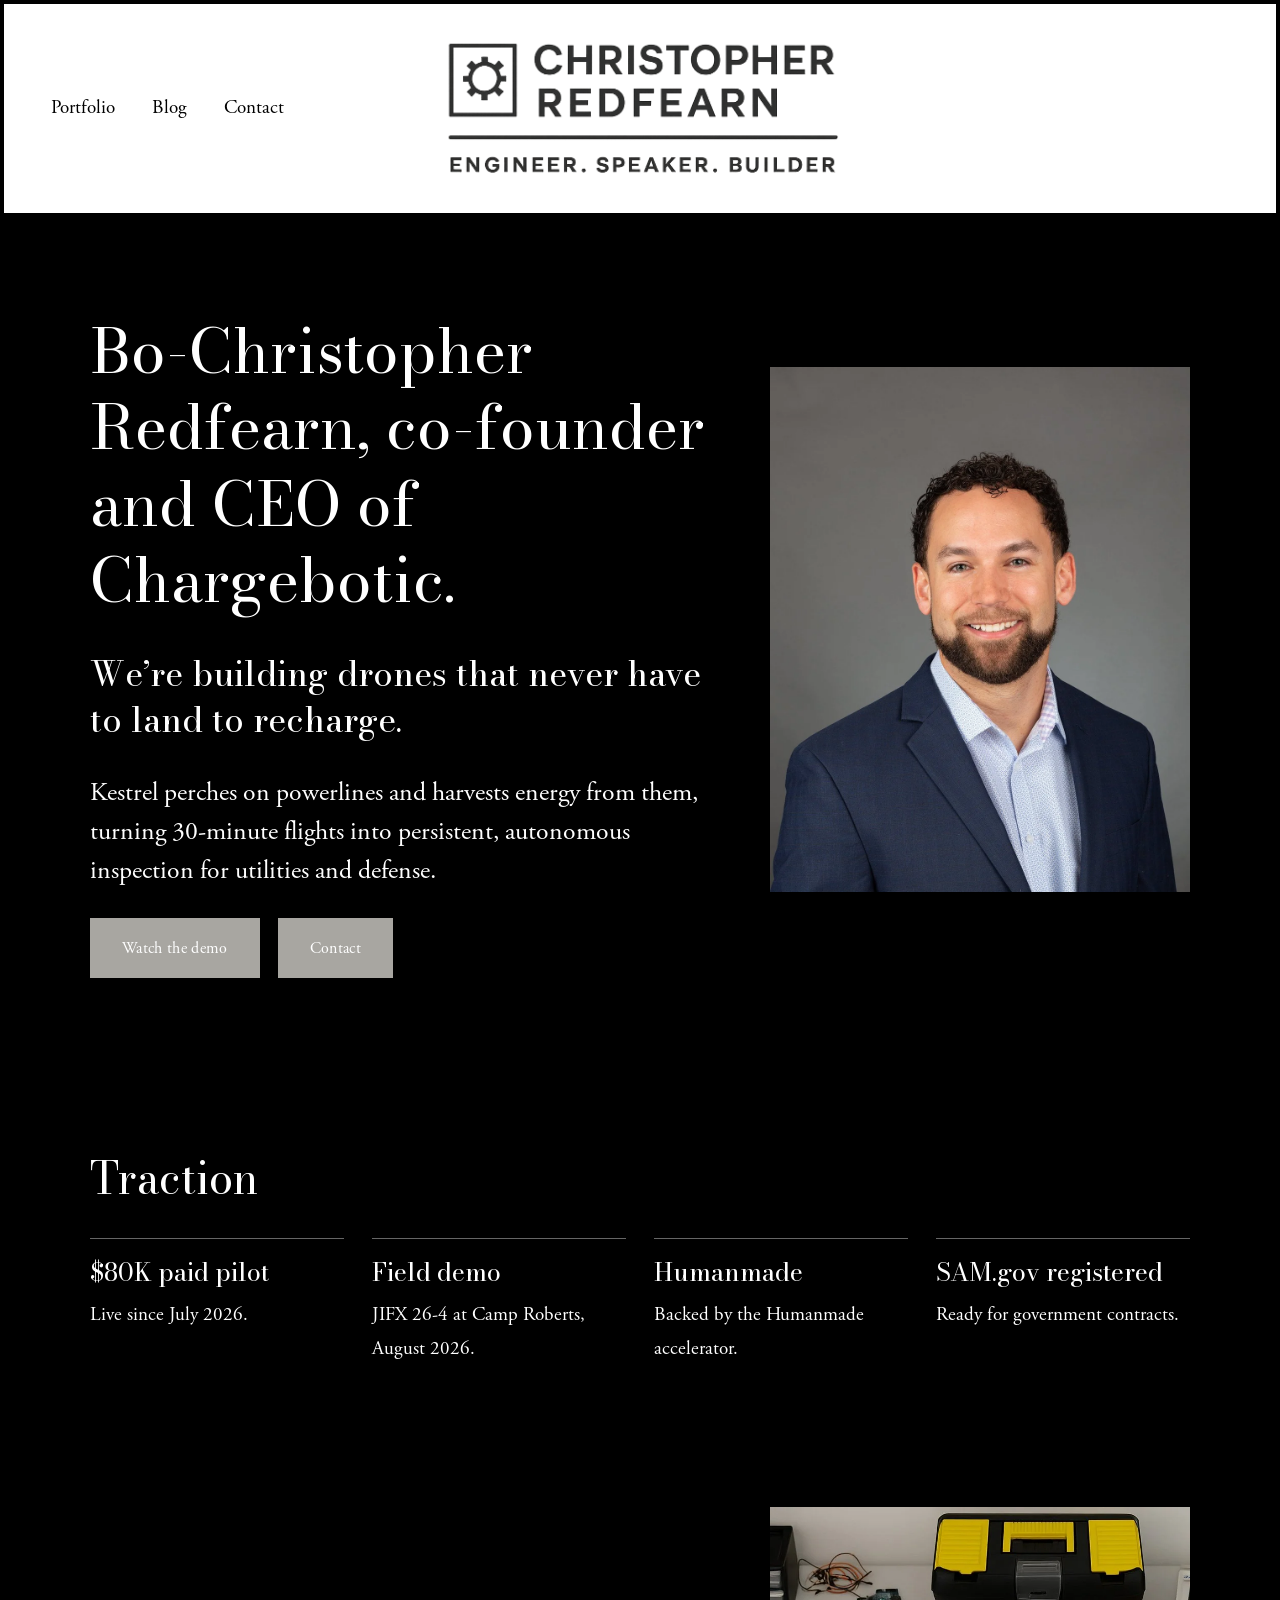
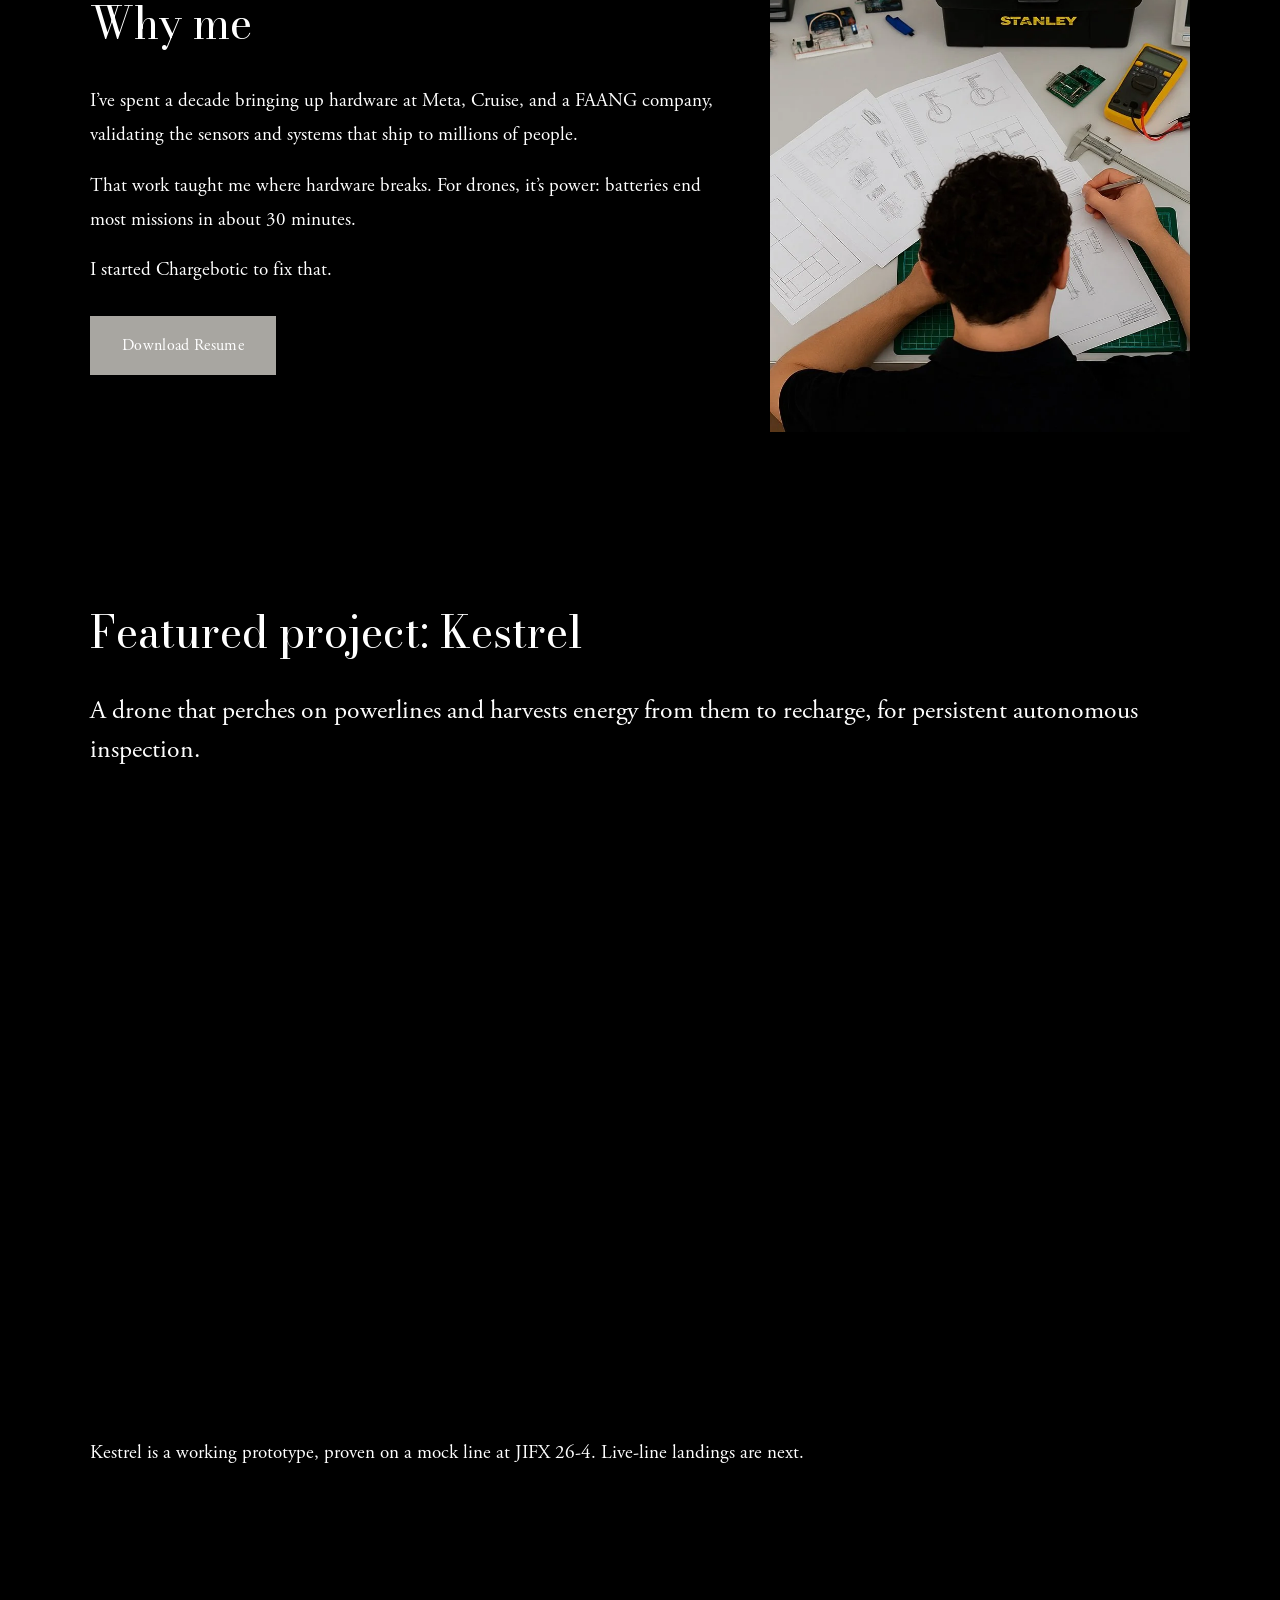
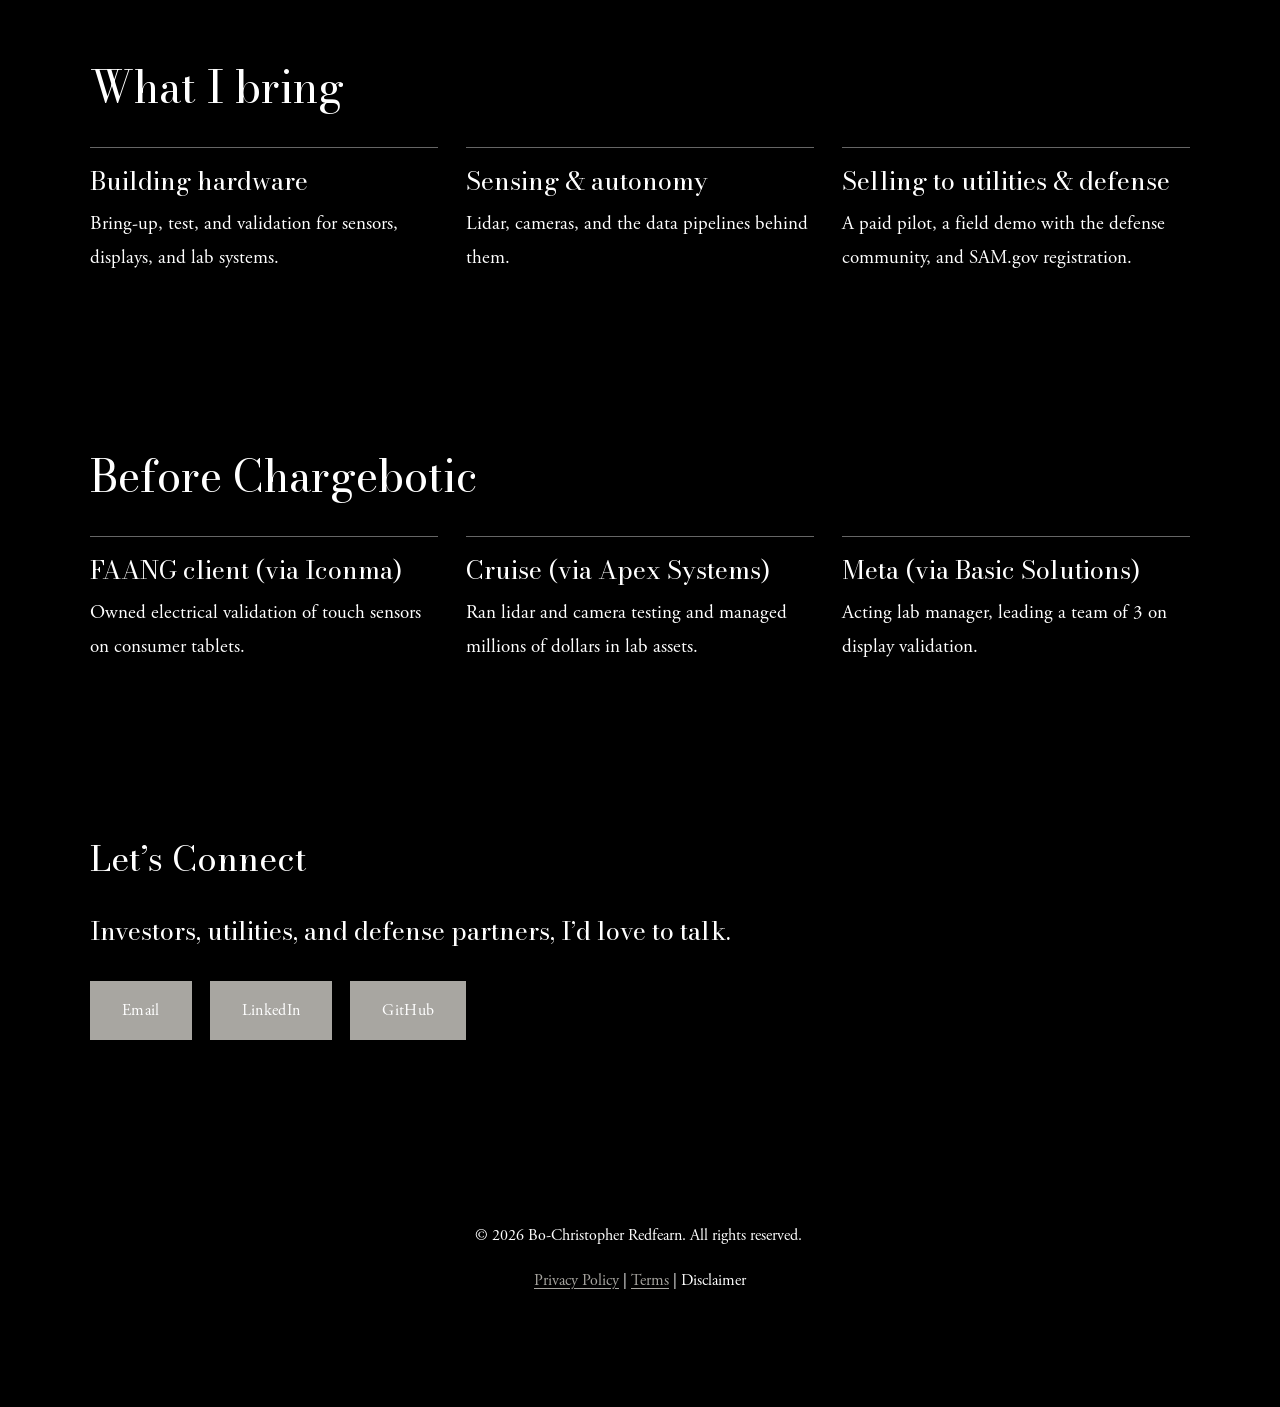
==== commit f15f237d: "Founder refresh: Chargebotic CEO framing, Kestrel demo, new resume" ====
--- a/index.html
+++ b/index.html
@@ -4,29 +4,29 @@
     <!-- This is Squarespace. --><!-- bat-seahorse-wntn -->
 <base href="">
 <meta charset="utf-8">
-<title>Christopher Redfearn | Engineer. Speaker. Builder. | Enhance Your Testing Capabilities Today</title>
+<title>Bo-Christopher Redfearn | Founder &amp; CEO, Chargebotic</title>
 <meta http-equiv="Accept-CH" content="Sec-CH-UA-Platform-Version, Sec-CH-UA-Model"><link rel="icon" type="image/x-icon" href="/assets/f6f9150717e1ac7b.ico">
 <link rel="canonical" href="/">
 <meta property="og:site_name" content="Christopher Redfearn | Engineer. Speaker. Builder.">
-<meta property="og:title" content="Christopher Redfearn | Engineer. Speaker. Builder. | Enhance Your Testing Capabilities Today">
+<meta property="og:title" content="Bo-Christopher Redfearn | Founder &amp; CEO, Chargebotic">
 <meta property="og:url" content="/">
 <meta property="og:type" content="website">
-<meta property="og:description" content="Expert in sensor validation, lab automation, and testing strategy for automotive, consumer electronics, and med devices; available for collaboration and speaking.">
+<meta property="og:description" content="Co-founder and CEO of Chargebotic. Kestrel is a drone that perches on powerlines and harvests energy from them for persistent, autonomous inspection for utilities and defense.">
 <meta property="og:image" content="/assets/logo.png">
 <meta property="og:image:width" content="834">
 <meta property="og:image:height" content="294">
-<meta itemprop="name" content="Christopher Redfearn | Engineer. Speaker. Builder. | Enhance Your Testing Capabilities Today">
+<meta itemprop="name" content="Bo-Christopher Redfearn | Founder &amp; CEO, Chargebotic">
 <meta itemprop="url" content="/">
-<meta itemprop="description" content="Expert in sensor validation, lab automation, and testing strategy for automotive, consumer electronics, and med devices; available for collaboration and speaking.">
+<meta itemprop="description" content="Co-founder and CEO of Chargebotic. Kestrel is a drone that perches on powerlines and harvests energy from them for persistent, autonomous inspection for utilities and defense.">
 <meta itemprop="thumbnailUrl" content="/assets/logo.png">
 <link rel="image_src" href="/assets/logo.png">
 <meta itemprop="image" content="/assets/logo.png">
-<meta name="twitter:title" content="Christopher Redfearn | Engineer. Speaker. Builder. | Enhance Your Testing Capabilities Today">
+<meta name="twitter:title" content="Bo-Christopher Redfearn | Founder &amp; CEO, Chargebotic">
 <meta name="twitter:image" content="/assets/logo.png">
 <meta name="twitter:url" content="/">
 <meta name="twitter:card" content="summary">
-<meta name="twitter:description" content="Expert in sensor validation, lab automation, and testing strategy for automotive, consumer electronics, and med devices; available for collaboration and speaking.">
-<meta name="description" content="Expert in sensor validation, lab automation, and testing strategy for automotive, consumer electronics, and med devices; available for collaboration and speaking.">
+<meta name="twitter:description" content="Co-founder and CEO of Chargebotic. Kestrel is a drone that perches on powerlines and harvests energy from them for persistent, autonomous inspection for utilities and defense.">
+<meta name="description" content="Co-founder and CEO of Chargebotic. Kestrel is a drone that perches on powerlines and harvests energy from them for persistent, autonomous inspection for utilities and defense.">
 
 
 
@@ -1248,2541 +1248,59 @@
 
 
 
-      <main id="page" class="container" role="main">
-        
-          
-            <article class="page-regions" id="page-regions" data-collection-id="6822e4a40c4831114055b0c9" data-item-id="" data-regions-source="collection">
-  
-  
-  
-    
-    
-    
-    <section class="region" data-region-id="fc2c24e713f3f7b6206b39af" data-region-source="collection">
-      
-    
-      
-        
-        
-
-
-  
-  
-
-
-
-
-
-
-
-
-
-
-
-<section data-test="page-section" data-section-theme="" class="page-section 
-    
-      full-bleed-section
-      layout-engine-section
-    
-    background-width--full-bleed
-    
-      section-height--medium
-    
-    
-      content-width--wide
-    
-    horizontal-alignment--center
-    vertical-alignment--middle
-    
-      
-    
-    
-    " data-section-id="6822e4a40c4831114055b0cc" data-controller="SectionWrapperController" data-current-styles="{
-                        &quot;imageOverlayOpacity&quot;: 0.15,
-                        &quot;backgroundWidth&quot;: &quot;background-width--full-bleed&quot;,
-                        &quot;sectionHeight&quot;: &quot;section-height--medium&quot;,
-                        &quot;horizontalAlignment&quot;: &quot;horizontal-alignment--center&quot;,
-                        &quot;verticalAlignment&quot;: &quot;vertical-alignment--middle&quot;,
-                        &quot;contentWidth&quot;: &quot;content-width--wide&quot;,
-                        &quot;customContentWidth&quot;: 50,
-                        &quot;sectionTheme&quot;: &quot;&quot;,
-                        &quot;sectionAnimation&quot;: &quot;none&quot;,
-                        &quot;backgroundMode&quot;: &quot;image&quot;
-                      }" data-current-context="{
-                        &quot;video&quot;: {
-                          &quot;playbackSpeed&quot;: 0.5,
-                          &quot;filter&quot;: 1,
-                          &quot;filterStrength&quot;: 0,
-                          &quot;zoom&quot;: 0,
-                          &quot;videoSourceProvider&quot;: &quot;none&quot;
-                        },
-                        &quot;backgroundImageId&quot;: null,
-                        &quot;backgroundMediaEffect&quot;: {
-                          &quot;type&quot;: &quot;none&quot;
-                        },
-                        &quot;divider&quot;: {
-                          &quot;enabled&quot;: false
-                        },
-                        &quot;typeName&quot;: &quot;page&quot;
-                      }" data-animation="none" data-fluid-engine-section="" data-sqsp-section="fluid-engine" data-controllers-bound="SectionWrapperController" style="padding-top: 244.391px;" data-active="true">
-  <div class="section-border">
-    <div class="section-background">
-    
-      
-    
-    </div>
-  </div>
-  <div class="content-wrapper" style="
-      
-        
-      
-    ">
-    <div class="content">
-      
-      
-      
-      
-      
-      
-      
-      
-      
-      
-      <div data-fluid-engine="true"><style>
-
-.fe-6822e4a40c4831114055b0cb {
-  --grid-gutter: calc(var(--sqs-mobile-site-gutter, 6vw) - 11.0px);
-  --cell-max-width: calc( ( var(--sqs-site-max-width, 1500px) - (11.0px * (8 - 1)) ) / 8 );
-
-  display: grid;
-  position: relative;
-  grid-area: 1/1/-1/-1;
-  grid-template-rows: repeat(19,minmax(24px, auto));
-  grid-template-columns:
-    minmax(var(--grid-gutter), 1fr)
-    repeat(8, minmax(0, var(--cell-max-width)))
-    minmax(var(--grid-gutter), 1fr);
-  row-gap: 11.0px;
-  column-gap: 11.0px;
-  overflow-x: hidden;
-  overflow-x: clip;
-}
-
-@media (min-width: 768px) {
-  .background-width--inset .fe-6822e4a40c4831114055b0cb {
-    --inset-padding: calc(var(--sqs-site-gutter) * 2);
-  }
-
-  .fe-6822e4a40c4831114055b0cb {
-    --grid-gutter: calc(var(--sqs-site-gutter, 4vw) - 11.0px);
-    --cell-max-width: calc( ( var(--sqs-site-max-width, 1500px) - (11.0px * (24 - 1)) ) / 24 );
-    --inset-padding: 0vw;
-
-    --row-height-scaling-factor: 0.0215;
-    --container-width: min(var(--sqs-site-max-width, 1500px), calc(100vw - var(--sqs-site-gutter, 4vw) * 2 - var(--inset-padding) ));
-
-    grid-template-rows: repeat(13,minmax(calc(var(--container-width) * var(--row-height-scaling-factor)), auto));
-    grid-template-columns:
-      minmax(var(--grid-gutter), 1fr)
-      repeat(24, minmax(0, var(--cell-max-width)))
-      minmax(var(--grid-gutter), 1fr);
-  }
-}
-
-
-  .fe-block-99c70e82c424bdae2727 {
-    grid-area: 1/2/14/10;
-    z-index: 0;
-
-    @media (max-width: 767px) {
-      
-      
-    }
-  }
-
-  .fe-block-99c70e82c424bdae2727 .sqs-block {
-    justify-content: flex-start;
-  }
-
-  .fe-block-99c70e82c424bdae2727 .sqs-block-alignment-wrapper {
-    align-items: flex-start;
-  }
-
-  @media (min-width: 768px) {
-    .fe-block-99c70e82c424bdae2727 {
-      grid-area: 1/5/13/15;
-      z-index: 0;
-
-      
-
-      
-    }
-
-    .fe-block-99c70e82c424bdae2727 .sqs-block {
-      justify-content: flex-start;
-    }
-
-    .fe-block-99c70e82c424bdae2727 .sqs-block-alignment-wrapper {
-      align-items: flex-start;
-    }
-  }
-
-  .fe-block-0af9bf151a62b052745b {
-    grid-area: 14/2/20/10;
-    z-index: 3;
-
-    @media (max-width: 767px) {
-      
-        
-      
-      
-    }
-  }
-
-  .fe-block-0af9bf151a62b052745b .sqs-block {
-    justify-content: center;
-  }
-
-  .fe-block-0af9bf151a62b052745b .sqs-block-alignment-wrapper {
-    align-items: center;
-  }
-
-  @media (min-width: 768px) {
-    .fe-block-0af9bf151a62b052745b {
-      grid-area: 1/17/13/24;
-      z-index: 3;
-
-      
-        
-      
-
-      
-    }
-
-    .fe-block-0af9bf151a62b052745b .sqs-block {
-      justify-content: center;
-    }
-
-    .fe-block-0af9bf151a62b052745b .sqs-block-alignment-wrapper {
-      align-items: center;
-    }
-  }
-
-</style><div class="fluid-engine fe-6822e4a40c4831114055b0cb"><div class="fe-block fe-block-99c70e82c424bdae2727"><div class="sqs-block website-component-block sqs-block-website-component sqs-block-html html-block" data-block-css="[&quot;/assets/004bae5a09a79b7e.css&quot;]" data-block-scripts="[&quot;https://definitions.sqspcdn.com/website-component-definition/static-assets/website.components.html/c6d46408-e423-4cc0-abfb-b8dc62001ded_1024/website.components.html.visitor.js&quot;]" data-block-type="1337" data-definition-name="website.components.html" data-sqsp-block="text" data-website-component-id="99c70e82c424bdae2727" id="block-99c70e82c424bdae2727"><div class="sqs-block-content"><div class="sqs-text-block-container">
-  
-  <div class="sqs-html-content" data-sqsp-text-block-content=""><h4 style="white-space:pre-wrap;">Hi, I’m Bo-Christopher Redfearn, a hardware validation engineer, speaker, and builder of scalable testing systems.</h4><h4 style="white-space:pre-wrap;">I specialize in sensor validation, lab automation, and cross-functional testing strategy across industries like automotive and consumer electronics.</h4><h4 style="white-space:pre-wrap;">Currently available for speaking engagements, collaborations, and guest writing</h4></div>
-
-
-  
-<style id="container-styles">#block-99c70e82c424bdae2727 {
-    
-    --stroke-style: none;--stroke-thickness: 6px;
-    
-      
-      
-      
-    
-
-
-
-  }
-
-  #block-99c70e82c424bdae2727 .sqs-html-content {
-    
-    --tweak-text-block-padding: 6% 6% 6% 6%;
-  --tweak-text-block-padding: initial;
-}
-
-  .fe-block-99c70e82c424bdae2727 {
-      mix-blend-mode: var(--tweak-text-block-blend
-  );
-      border-radius: var(--tweak-text-block-radius);
-  }
-
-  
-  
-.fe-block-99c70e82c424bdae2727 {
-      --tweak-text-block-radius: 0px 0px 0px 0px;
-    }
-
-
-  
-  .fe-block-99c70e82c424bdae2727 {
-      --tweak-text-block-blend
-  : normal;
-    }
-  
-
-  .fe-block-99c70e82c424bdae2727 {
-    --blur-value: blur(15px);}
-
+      <main id="page" class="container" role="main"><div class="fr">
+<style>
+.fr{background:#000;color:#fff;padding-top:var(--header-height,244px)}
+.fr section{max-width:1100px;margin:0 auto;padding:70px 4vw}
+.fr h1,.fr h2,.fr h3,.fr h4{color:#fff}
+.fr .lede{font-size:1.35em;line-height:1.5}
+.fr .btns{display:flex;flex-wrap:wrap;gap:18px;margin-top:28px}
+.fr .grid2{display:grid;grid-template-columns:3fr 2fr;gap:50px;align-items:center}
+.fr .grid3,.fr .grid4{display:grid;gap:28px;grid-template-columns:repeat(3,1fr)}
+.fr .grid4{grid-template-columns:repeat(4,1fr)}
+.fr .card{border-top:1px solid rgba(255,255,255,.4);padding-top:16px}
+.fr .card h3,.fr .card h4{margin:0 0 8px}
+.fr .card p{margin:0}
+.fr img{max-width:100%;display:block}
+.fr .vid{position:relative;padding-top:56.25%;margin:24px 0}
+.fr .vid iframe{position:absolute;inset:0;width:100%;height:100%;border:0}
+@media(max-width:767px){.fr .grid2,.fr .grid3,.fr .grid4{grid-template-columns:1fr}.fr section{padding:44px 6vw}.fr{padding-top:var(--header-height,120px)}}
 </style>
-
-<style id="override-container-styles">
-    @media screen and (max-width: 767px) {
-          
-            
-
-#block-99c70e82c424bdae2727 {
-            
-            }
-        }
-    
-  
-    @media screen and (max-width: 767px) {
-          #block-99c70e82c424bdae2727 .sqs-html-content {
-            
-            }
-        }
-    
-  @media screen and (max-width: 767px) {
-          
-          
-
-          
-          
-          
-        }</style>
-<style class="transform-overrides-vars">
-  
-</style>
-
-
-
-
-</div>
-</div></div></div><div class="fe-block fe-block-0af9bf151a62b052745b"><div class="sqs-block website-component-block sqs-block-website-component sqs-block-image image-block" data-block-css="[&quot;/assets/c8a25c7181d8573c.css&quot;]" data-block-scripts="[&quot;https://definitions.sqspcdn.com/website-component-definition/static-assets/website.components.imageFluid/fcaf5e48-08f6-4f2b-9e46-b0084f659381_1011/18018.js&quot;,&quot;https://definitions.sqspcdn.com/website-component-definition/static-assets/website.components.imageFluid/fcaf5e48-08f6-4f2b-9e46-b0084f659381_1011/39188.js&quot;,&quot;https://definitions.sqspcdn.com/website-component-definition/static-assets/website.components.imageFluid/fcaf5e48-08f6-4f2b-9e46-b0084f659381_1011/39882.js&quot;,&quot;https://definitions.sqspcdn.com/website-component-definition/static-assets/website.components.imageFluid/fcaf5e48-08f6-4f2b-9e46-b0084f659381_1011/64023.js&quot;,&quot;https://definitions.sqspcdn.com/website-component-definition/static-assets/website.components.imageFluid/fcaf5e48-08f6-4f2b-9e46-b0084f659381_1011/92452.js&quot;,&quot;https://definitions.sqspcdn.com/website-component-definition/static-assets/website.components.imageFluid/fcaf5e48-08f6-4f2b-9e46-b0084f659381_1011/image-effect-film-grain.js&quot;,&quot;https://definitions.sqspcdn.com/website-component-definition/static-assets/website.components.imageFluid/fcaf5e48-08f6-4f2b-9e46-b0084f659381_1011/image-effect-liquid.js&quot;,&quot;https://definitions.sqspcdn.com/website-component-definition/static-assets/website.components.imageFluid/fcaf5e48-08f6-4f2b-9e46-b0084f659381_1011/image-effect-parallax.js&quot;,&quot;https://definitions.sqspcdn.com/website-component-definition/static-assets/website.components.imageFluid/fcaf5e48-08f6-4f2b-9e46-b0084f659381_1011/image-effect-refracted-circles.js&quot;,&quot;https://definitions.sqspcdn.com/website-component-definition/static-assets/website.components.imageFluid/fcaf5e48-08f6-4f2b-9e46-b0084f659381_1011/image-effect-refracted-lines.js&quot;,&quot;https://definitions.sqspcdn.com/website-component-definition/static-assets/website.components.imageFluid/fcaf5e48-08f6-4f2b-9e46-b0084f659381_1011/website.components.imageFluid.shared.constants.js&quot;,&quot;https://definitions.sqspcdn.com/website-component-definition/static-assets/website.components.imageFluid/fcaf5e48-08f6-4f2b-9e46-b0084f659381_1011/website.components.imageFluid.visitor.js&quot;]" data-block-type="1337" data-definition-name="website.components.imageFluid" data-sqsp-block="image" data-website-component-id="0af9bf151a62b052745b" id="block-0af9bf151a62b052745b"><div class="sqs-block-content">
-
-
-
-
-
-
-
-
-
-
-
-
-
-
-
-
-
-
-
-
-
-
-
-
-
-
-
-
-
-
-
-
-  
-  
-  <div class="fluid-image-component-root image-block-outer-wrapper design-layout-fluid image-position-center image-component-container-fit combination-animation-site-default individual-animation-site-default } animation-loaded" data-component-id="0af9bf151a62b052745b" data-test="image-block-fluid-outer-wrapper" data-is-image-stretched="false" data-is-mask-applied="false" data-media-focal-point="0.5,0.5" data-bpo="" data-breakpoints="[{&quot;id&quot;:&quot;system_desktop&quot;,&quot;name&quot;:&quot;Desktop&quot;},{&quot;id&quot;:&quot;system_mobile&quot;,&quot;name&quot;:&quot;Mobile&quot;,&quot;maxWidth&quot;:&quot;767px&quot;}]" style="--image-component-object-fit: contain; --image-component-native-aspect-ratio: 0.8; --image-component-container-height: 100%; --image-component-container-width: 370.40000000000003px;">
-    <div class="fluid-image-animation-wrapper sqs-image sqs-block-alignment-wrapper" data-animation-role="image">
-      <div class="fluid-image-container sqs-image-content js-image-container visitor-mode" data-sqsp-image-block-image-container="">
-        
-          
-  
-      
-        
-        
-        
-  
-  <div class="js-content-mode-element-wrapper js-content-mode-element-system_desktop">
-    
-      
-        <div class="js-content-mode-element content-fit">
-          
-  
-  
-  
-  
-  
-  
-  <img data-stretch="false" data-src="/assets/1df176f73d8aef8f.jpg" data-image="/assets/1df176f73d8aef8f.jpg" data-image-dimensions="1000x1250" data-image-focal-point="0.5,0.5" data-sqsp-image-block-image="" alt="Headshot of a smiling man with dark, curly hair, beard, wearing a navy blazer and light blue shirt against a gray background." data-licensed-asset-preview="false" data-load="false" elementtiming="system-image-block" src="/assets/718de24675053b77.jpg" width="1000" height="1250" sizes="auto, (max-width: 640px) 100.00vw, (max-width: 767px) 100.00vw, 29.17vw" style="display:block;object-position: var(--image-component-focal-point);object-fit: var(--image-component-object-fit);" decoding="auto" data-loader="sqs" data-image-component="1.0.1">
-  
-    
-  
-  <div class="fluidImageOverlay"></div>
-
-        </div>
-      
-    
-  </div>
-  
-  
-  
-
-
-      
-    
-      
-         
-      
-    
-  
-
-        
-      </div>
-    </div>
-    <style>
-      
-      
-      
-      #block-0af9bf151a62b052745b {
-        --image-component-focal-point: 50% 50%;
-        
-  --image-component-object-fit: contain;
-  --image-component-overlay-opacity: 0;
-  --image-component-overlay-blend-mode: normal;
-  
-  --image-component-native-aspect-ratio: 1000/1250;
-  
-  
-  
-
-      }
-      #block-0af9bf151a62b052745b .fluid-image-container.visitor-mode {
-        
-  
-  overflow: hidden;-webkit-mask-image: -webkit-radial-gradient(white, black);clip-path: none;-webkit-clip-path: none;
-
-      }
-      #block-0af9bf151a62b052745b .js-content-mode-element-wrapper {
-        position: relative;
-        width: 100%;
-        height: 100%;
-        display: none;
-      }
-      #block-0af9bf151a62b052745b .js-content-mode-element-system_desktop {
-        display: block;
-      }
-    </style>
-    <style class="transform-overrides-vars">
-  
-</style>
-
-    
-
-
-
-  </div>
-
-</div></div></div></div></div>
-    </div>
-  
-  </div>
-  
-</section>
-
-      
-    
-      
-        
-        
-
-
-  
-  
-
-
-
-
-
-
-
-
-
-
-
-<section data-test="page-section" data-section-theme="" class="page-section 
-    
-      full-bleed-section
-      layout-engine-section
-    
-    background-width--full-bleed
-    
-      section-height--small
-    
-    
-      content-width--wide
-    
-    horizontal-alignment--center
-    vertical-alignment--top
-    
-      
-    
-    
-    " data-section-id="6822e4a40c4831114055b0cf" data-controller="SectionWrapperController" data-current-styles="{
-                        &quot;imageOverlayOpacity&quot;: 0.15,
-                        &quot;backgroundWidth&quot;: &quot;background-width--full-bleed&quot;,
-                        &quot;sectionHeight&quot;: &quot;section-height--small&quot;,
-                        &quot;horizontalAlignment&quot;: &quot;horizontal-alignment--center&quot;,
-                        &quot;verticalAlignment&quot;: &quot;vertical-alignment--top&quot;,
-                        &quot;contentWidth&quot;: &quot;content-width--wide&quot;,
-                        &quot;customContentWidth&quot;: 50,
-                        &quot;sectionTheme&quot;: &quot;&quot;,
-                        &quot;sectionAnimation&quot;: &quot;none&quot;,
-                        &quot;backgroundMode&quot;: &quot;image&quot;
-                      }" data-current-context="{
-                        &quot;video&quot;: {
-                          &quot;playbackSpeed&quot;: 0.5,
-                          &quot;filter&quot;: 2,
-                          &quot;filterStrength&quot;: 0,
-                          &quot;zoom&quot;: 0,
-                          &quot;videoSourceProvider&quot;: &quot;none&quot;
-                        },
-                        &quot;backgroundImageId&quot;: null,
-                        &quot;backgroundMediaEffect&quot;: {
-                          &quot;type&quot;: &quot;none&quot;
-                        },
-                        &quot;divider&quot;: {
-                          &quot;enabled&quot;: false
-                        },
-                        &quot;typeName&quot;: &quot;page&quot;
-                      }" data-animation="none" data-fluid-engine-section="" data-sqsp-section="fluid-engine" data-controllers-bound="SectionWrapperController" data-active="true">
-  <div class="section-border">
-    <div class="section-background">
-    
-      
-    
-    </div>
-  </div>
-  <div class="content-wrapper" style="
-      
-        
-      
-    ">
-    <div class="content">
-      
-      
-      
-      
-      
-      
-      
-      
-      
-      
-      <div data-fluid-engine="true"><style>
-
-.fe-6822e4a40c4831114055b0ce {
-  --grid-gutter: calc(var(--sqs-mobile-site-gutter, 6vw) - 11.0px);
-  --cell-max-width: calc( ( var(--sqs-site-max-width, 1500px) - (11.0px * (8 - 1)) ) / 8 );
-
-  display: grid;
-  position: relative;
-  grid-area: 1/1/-1/-1;
-  grid-template-rows: repeat(32,minmax(24px, auto));
-  grid-template-columns:
-    minmax(var(--grid-gutter), 1fr)
-    repeat(8, minmax(0, var(--cell-max-width)))
-    minmax(var(--grid-gutter), 1fr);
-  row-gap: 11.0px;
-  column-gap: 11.0px;
-  overflow-x: hidden;
-  overflow-x: clip;
-}
-
-@media (min-width: 768px) {
-  .background-width--inset .fe-6822e4a40c4831114055b0ce {
-    --inset-padding: calc(var(--sqs-site-gutter) * 2);
-  }
-
-  .fe-6822e4a40c4831114055b0ce {
-    --grid-gutter: calc(var(--sqs-site-gutter, 4vw) - 11.0px);
-    --cell-max-width: calc( ( var(--sqs-site-max-width, 1500px) - (11.0px * (24 - 1)) ) / 24 );
-    --inset-padding: 0vw;
-
-    --row-height-scaling-factor: 0.0215;
-    --container-width: min(var(--sqs-site-max-width, 1500px), calc(100vw - var(--sqs-site-gutter, 4vw) * 2 - var(--inset-padding) ));
-
-    grid-template-rows: repeat(20,minmax(calc(var(--container-width) * var(--row-height-scaling-factor)), auto));
-    grid-template-columns:
-      minmax(var(--grid-gutter), 1fr)
-      repeat(24, minmax(0, var(--cell-max-width)))
-      minmax(var(--grid-gutter), 1fr);
-  }
-}
-
-
-  .fe-block-yui_3_17_2_1_1747614722265_8006 {
-    grid-area: 1/2/3/10;
-    z-index: 3;
-
-    @media (max-width: 767px) {
-      
-        
-      
-      
-    }
-  }
-
-  .fe-block-yui_3_17_2_1_1747614722265_8006 .sqs-block {
-    justify-content: flex-start;
-  }
-
-  .fe-block-yui_3_17_2_1_1747614722265_8006 .sqs-block-alignment-wrapper {
-    align-items: flex-start;
-  }
-
-  @media (min-width: 768px) {
-    .fe-block-yui_3_17_2_1_1747614722265_8006 {
-      grid-area: 2/5/4/10;
-      z-index: 3;
-
-      
-        
-      
-
-      
-    }
-
-    .fe-block-yui_3_17_2_1_1747614722265_8006 .sqs-block {
-      justify-content: flex-start;
-    }
-
-    .fe-block-yui_3_17_2_1_1747614722265_8006 .sqs-block-alignment-wrapper {
-      align-items: flex-start;
-    }
-  }
-
-  .fe-block-54b7f38a411674294c60 {
-    grid-area: 3/4/23/10;
-    z-index: 1;
-
-    @media (max-width: 767px) {
-      
-      
-    }
-  }
-
-  .fe-block-54b7f38a411674294c60 .sqs-block {
-    justify-content: flex-start;
-  }
-
-  .fe-block-54b7f38a411674294c60 .sqs-block-alignment-wrapper {
-    align-items: flex-start;
-  }
-
-  @media (min-width: 768px) {
-    .fe-block-54b7f38a411674294c60 {
-      grid-area: 4/5/20/15;
-      z-index: 1;
-
-      
-
-      
-    }
-
-    .fe-block-54b7f38a411674294c60 .sqs-block {
-      justify-content: flex-start;
-    }
-
-    .fe-block-54b7f38a411674294c60 .sqs-block-alignment-wrapper {
-      align-items: flex-start;
-    }
-  }
-
-  .fe-block-yui_3_17_2_1_1747888314652_2151 {
-    grid-area: 23/2/25/6;
-    z-index: 5;
-
-    @media (max-width: 767px) {
-      
-        
-      
-      
-    }
-  }
-
-  .fe-block-yui_3_17_2_1_1747888314652_2151 .sqs-block {
-    justify-content: center;
-  }
-
-  .fe-block-yui_3_17_2_1_1747888314652_2151 .sqs-block-alignment-wrapper {
-    align-items: center;
-  }
-
-  @media (min-width: 768px) {
-    .fe-block-yui_3_17_2_1_1747888314652_2151 {
-      grid-area: 19/7/21/12;
-      z-index: 5;
-
-      
-        
-      
-
-      
-    }
-
-    .fe-block-yui_3_17_2_1_1747888314652_2151 .sqs-block {
-      justify-content: center;
-    }
-
-    .fe-block-yui_3_17_2_1_1747888314652_2151 .sqs-block-alignment-wrapper {
-      align-items: center;
-    }
-  }
-
-  .fe-block-yui_3_17_2_1_1747614722265_19621 {
-    grid-area: 25/2/31/10;
-    z-index: 4;
-
-    @media (max-width: 767px) {
-      
-        
-      
-      
-    }
-  }
-
-  .fe-block-yui_3_17_2_1_1747614722265_19621 .sqs-block {
-    justify-content: center;
-  }
-
-  .fe-block-yui_3_17_2_1_1747614722265_19621 .sqs-block-alignment-wrapper {
-    align-items: center;
-  }
-
-  @media (min-width: 768px) {
-    .fe-block-yui_3_17_2_1_1747614722265_19621 {
-      grid-area: 4/16/17/25;
-      z-index: 4;
-
-      
-        
-      
-
-      
-    }
-
-    .fe-block-yui_3_17_2_1_1747614722265_19621 .sqs-block {
-      justify-content: center;
-    }
-
-    .fe-block-yui_3_17_2_1_1747614722265_19621 .sqs-block-alignment-wrapper {
-      align-items: center;
-    }
-  }
-
-  .fe-block-3082e577a825f1bcde9c {
-    grid-area: 31/2/33/6;
-    z-index: 6;
-
-    @media (max-width: 767px) {
-      
-        
-      
-      
-    }
-  }
-
-  .fe-block-3082e577a825f1bcde9c .sqs-block {
-    justify-content: center;
-  }
-
-  .fe-block-3082e577a825f1bcde9c .sqs-block-alignment-wrapper {
-    align-items: center;
-  }
-
-  @media (min-width: 768px) {
-    .fe-block-3082e577a825f1bcde9c {
-      grid-area: 19/16/21/21;
-      z-index: 6;
-
-      
-        
-      
-
-      
-    }
-
-    .fe-block-3082e577a825f1bcde9c .sqs-block {
-      justify-content: center;
-    }
-
-    .fe-block-3082e577a825f1bcde9c .sqs-block-alignment-wrapper {
-      align-items: center;
-    }
-  }
-
-</style><div class="fluid-engine fe-6822e4a40c4831114055b0ce"><div class="fe-block fe-block-yui_3_17_2_1_1747614722265_8006"><div class="sqs-block website-component-block sqs-block-website-component sqs-block-html html-block" data-block-css="[&quot;/assets/004bae5a09a79b7e.css&quot;]" data-block-scripts="[&quot;https://definitions.sqspcdn.com/website-component-definition/static-assets/website.components.html/c6d46408-e423-4cc0-abfb-b8dc62001ded_1024/website.components.html.visitor.js&quot;]" data-block-type="1337" data-definition-name="website.components.html" data-sqsp-block="text" data-website-component-id="yui_3_17_2_1_1747614722265_8006" id="block-yui_3_17_2_1_1747614722265_8006"><div class="sqs-block-content"><div class="sqs-text-block-container">
-  
-  <div class="sqs-html-content" data-sqsp-text-block-content=""><h2 style="white-space:pre-wrap;">About Me</h2></div>
-
-
-  
-<style id="container-styles">#block-yui_3_17_2_1_1747614722265_8006 {
-    
-    --stroke-style: none;--stroke-thickness: 6px;
-    
-      
-      
-      
-    
-
-
-
-  }
-
-  #block-yui_3_17_2_1_1747614722265_8006 .sqs-html-content {
-    
-    --tweak-text-block-padding: 6% 6% 6% 6%;
-  --tweak-text-block-padding: initial;
-}
-
-  .fe-block-yui_3_17_2_1_1747614722265_8006 {
-      mix-blend-mode: var(--tweak-text-block-blend
-  );
-      border-radius: var(--tweak-text-block-radius);
-  }
-
-  
-  
-.fe-block-yui_3_17_2_1_1747614722265_8006 {
-      --tweak-text-block-radius: 0px 0px 0px 0px;
-    }
-
-
-  
-  .fe-block-yui_3_17_2_1_1747614722265_8006 {
-      --tweak-text-block-blend
-  : normal;
-    }
-  
-
-  .fe-block-yui_3_17_2_1_1747614722265_8006 {
-    --blur-value: blur(15px);}
-
-</style>
-
-<style id="override-container-styles">
-    @media screen and (max-width: 767px) {
-          
-            
-
-#block-yui_3_17_2_1_1747614722265_8006 {
-            
-            }
-        }
-    
-  
-    @media screen and (max-width: 767px) {
-          #block-yui_3_17_2_1_1747614722265_8006 .sqs-html-content {
-            
-            }
-        }
-    
-  @media screen and (max-width: 767px) {
-          
-          
-
-          
-          
-          
-        }</style>
-<style class="transform-overrides-vars">
-  
-</style>
-
-
-
-
-</div>
-</div></div></div><div class="fe-block fe-block-54b7f38a411674294c60"><div class="sqs-block website-component-block sqs-block-website-component sqs-block-html html-block" data-block-css="[&quot;/assets/004bae5a09a79b7e.css&quot;]" data-block-scripts="[&quot;https://definitions.sqspcdn.com/website-component-definition/static-assets/website.components.html/c6d46408-e423-4cc0-abfb-b8dc62001ded_1024/website.components.html.visitor.js&quot;]" data-block-type="1337" data-definition-name="website.components.html" data-sqsp-block="text" data-website-component-id="54b7f38a411674294c60" id="block-54b7f38a411674294c60"><div class="sqs-block-content"><div class="sqs-text-block-container">
-  
-  <div class="sqs-html-content" data-sqsp-text-block-content=""><h4 style="white-space:pre-wrap;">I've spent over a decade testing the limits of sensors, displays, and lab systems across industries like AV, consumer tech, and med devices.</h4><h4 style="white-space:pre-wrap;">I’ve worked with teams at top-tier tech companies helping them bring up new platforms, debug system performance, and build validation labs from scratch.</h4><h4 style="white-space:pre-wrap;">I care about more than test results, I care about testing <em>culture</em>. That means creating sustainable processes, empowering engineers, and building tools that scale.</h4><div class="sqsrte-scaled-text-container loaded"><span class="sqsrte-scaled-text"><h4 data-rte-preserve-empty="true" style="white-space:pre-wrap;"></h4></span></div></div>
-
-
-  
-<style id="container-styles">#block-54b7f38a411674294c60 {
-    
-    --stroke-style: none;--stroke-thickness: 6px;
-    
-      
-      
-      
-    
-
-
-
-  }
-
-  #block-54b7f38a411674294c60 .sqs-html-content {
-    
-    --tweak-text-block-padding: 6% 6% 6% 6%;
-  --tweak-text-block-padding: initial;
-}
-
-  .fe-block-54b7f38a411674294c60 {
-      mix-blend-mode: var(--tweak-text-block-blend
-  );
-      border-radius: var(--tweak-text-block-radius);
-  }
-
-  
-  
-.fe-block-54b7f38a411674294c60 {
-      --tweak-text-block-radius: 0px 0px 0px 0px;
-    }
-
-
-  
-  .fe-block-54b7f38a411674294c60 {
-      --tweak-text-block-blend
-  : normal;
-    }
-  
-
-  .fe-block-54b7f38a411674294c60 {
-    --blur-value: blur(15px);}
-
-</style>
-
-<style id="override-container-styles">
-    @media screen and (max-width: 767px) {
-          
-            
-
-#block-54b7f38a411674294c60 {
-            
-            }
-        }
-    
-  
-    @media screen and (max-width: 767px) {
-          #block-54b7f38a411674294c60 .sqs-html-content {
-            
-            }
-        }
-    
-  @media screen and (max-width: 767px) {
-          
-          
-
-          
-          
-          
-        }</style>
-<style class="transform-overrides-vars">
-  
-</style>
-
-
-
-
-</div>
-</div></div></div><div class="fe-block fe-block-yui_3_17_2_1_1747888314652_2151"><div class="sqs-block website-component-block sqs-block-website-component sqs-block-button button-block" data-block-css="[&quot;/assets/1f8061943e2e2688.css&quot;]" data-block-scripts="[&quot;https://definitions.sqspcdn.com/website-component-definition/static-assets/website.components.button/a9b8aeb5-c494-4801-8d1c-80831449ab5d_1194/website.components.button.visitor.js&quot;]" data-block-type="1337" data-definition-name="website.components.button" data-sqsp-block="button" data-website-component-id="yui_3_17_2_1_1747888314652_2151" id="block-yui_3_17_2_1_1747888314652_2151"><div class="sqs-block-content" id="yui_3_17_2_1_1793367351066_70">
-
-
-
-  
-    
-    
-      
-      
-
-
-
-<div class="sqs-block-button-container sqs-button-block-container-system_desktop sqs-block-button-container--center " data-animation-role="button" data-button-size="medium" data-button-type="primary" id="yui_3_17_2_1_1793367351066_69">
-  <a href="/s/Christopher-Redfearn-Resume-May.pdf" class="sqs-block-button-element--medium sqs-button-element--primary sqs-block-button-element" data-sqsp-button="" target="_blank" data-initialized="true">
-    Download Resume
-  </a>
-  
-
-
-
-</div>
-
-    
-  
-    
-    
-      
-    
-  
-
-
-<style>
-  #block-yui_3_17_2_1_1747888314652_2151 {
-    --sqs-block-content-flex: 0;
-  }
-
-  
-  
-    
-      
-      
-    
-      
-      
-        
-      
-    
-  
-</style>
-<style class="transform-overrides-vars">
-  
-</style>
-
-</div></div></div><div class="fe-block fe-block-yui_3_17_2_1_1747614722265_19621"><div class="sqs-block website-component-block sqs-block-website-component sqs-block-image image-block" data-block-css="[&quot;/assets/c8a25c7181d8573c.css&quot;]" data-block-scripts="[&quot;https://definitions.sqspcdn.com/website-component-definition/static-assets/website.components.imageFluid/fcaf5e48-08f6-4f2b-9e46-b0084f659381_1011/18018.js&quot;,&quot;https://definitions.sqspcdn.com/website-component-definition/static-assets/website.components.imageFluid/fcaf5e48-08f6-4f2b-9e46-b0084f659381_1011/39188.js&quot;,&quot;https://definitions.sqspcdn.com/website-component-definition/static-assets/website.components.imageFluid/fcaf5e48-08f6-4f2b-9e46-b0084f659381_1011/39882.js&quot;,&quot;https://definitions.sqspcdn.com/website-component-definition/static-assets/website.components.imageFluid/fcaf5e48-08f6-4f2b-9e46-b0084f659381_1011/64023.js&quot;,&quot;https://definitions.sqspcdn.com/website-component-definition/static-assets/website.components.imageFluid/fcaf5e48-08f6-4f2b-9e46-b0084f659381_1011/92452.js&quot;,&quot;https://definitions.sqspcdn.com/website-component-definition/static-assets/website.components.imageFluid/fcaf5e48-08f6-4f2b-9e46-b0084f659381_1011/image-effect-film-grain.js&quot;,&quot;https://definitions.sqspcdn.com/website-component-definition/static-assets/website.components.imageFluid/fcaf5e48-08f6-4f2b-9e46-b0084f659381_1011/image-effect-liquid.js&quot;,&quot;https://definitions.sqspcdn.com/website-component-definition/static-assets/website.components.imageFluid/fcaf5e48-08f6-4f2b-9e46-b0084f659381_1011/image-effect-parallax.js&quot;,&quot;https://definitions.sqspcdn.com/website-component-definition/static-assets/website.components.imageFluid/fcaf5e48-08f6-4f2b-9e46-b0084f659381_1011/image-effect-refracted-circles.js&quot;,&quot;https://definitions.sqspcdn.com/website-component-definition/static-assets/website.components.imageFluid/fcaf5e48-08f6-4f2b-9e46-b0084f659381_1011/image-effect-refracted-lines.js&quot;,&quot;https://definitions.sqspcdn.com/website-component-definition/static-assets/website.components.imageFluid/fcaf5e48-08f6-4f2b-9e46-b0084f659381_1011/website.components.imageFluid.shared.constants.js&quot;,&quot;https://definitions.sqspcdn.com/website-component-definition/static-assets/website.components.imageFluid/fcaf5e48-08f6-4f2b-9e46-b0084f659381_1011/website.components.imageFluid.visitor.js&quot;]" data-block-type="1337" data-definition-name="website.components.imageFluid" data-sqsp-block="image" data-website-component-id="yui_3_17_2_1_1747614722265_19621" id="block-yui_3_17_2_1_1747614722265_19621"><div class="sqs-block-content">
-
-
-
-
-
-
-
-
-
-
-
-
-
-
-
-
-
-
-
-
-
-
-
-
-
-
-
-
-
-
-
-
-  
-  
-  <div class="fluid-image-component-root image-block-outer-wrapper design-layout-fluid image-position-center image-component-container-fit combination-animation-site-default individual-animation-site-default } animation-loaded" data-component-id="yui_3_17_2_1_1747614722265_19621" data-test="image-block-fluid-outer-wrapper" data-is-image-stretched="false" data-is-mask-applied="false" data-media-focal-point="0.5,0.5" data-bpo="" data-breakpoints="[{&quot;id&quot;:&quot;system_desktop&quot;,&quot;name&quot;:&quot;Desktop&quot;},{&quot;id&quot;:&quot;system_mobile&quot;,&quot;name&quot;:&quot;Mobile&quot;,&quot;maxWidth&quot;:&quot;767px&quot;}]" style="--image-component-object-fit: contain; --image-component-native-aspect-ratio: 0.7998046875; --image-component-container-height: 100%; --image-component-container-width: 401.501953125px;">
-    <div class="fluid-image-animation-wrapper sqs-image sqs-block-alignment-wrapper" data-animation-role="image">
-      <div class="fluid-image-container sqs-image-content js-image-container visitor-mode" data-sqsp-image-block-image-container="">
-        
-          
-  
-      
-        
-        
-        
-  
-  <div class="js-content-mode-element-wrapper js-content-mode-element-system_desktop">
-    
-      
-        <div class="js-content-mode-element content-fit">
-          
-  
-  
-  
-  
-  
-  
-  <img data-stretch="false" data-src="/assets/66bcb1a2d48b8cdc.jpg" data-image="/assets/66bcb1a2d48b8cdc.jpg" data-image-dimensions="819x1024" data-image-focal-point="0.5,0.5" data-sqsp-image-block-image="" alt="Person working on technical drawings or blueprints at a desk with electronic components, tools, and a Stanley toolbox." data-licensed-asset-preview="false" data-load="false" elementtiming="system-image-block" src="/assets/4b8c5c4977d844e7.jpg" width="819" height="1024" sizes="auto, (max-width: 640px) 100.00vw, (max-width: 767px) 100.00vw, 37.50vw" style="display:block;object-position: var(--image-component-focal-point);object-fit: var(--image-component-object-fit);" decoding="auto" data-loader="sqs" data-image-component="1.0.1">
-  
-    
-  
-  <div class="fluidImageOverlay"></div>
-
-        </div>
-      
-    
-  </div>
-  
-  
-  
-
-
-      
-    
-      
-         
-      
-    
-  
-
-        
-      </div>
-    </div>
-    <style>
-      
-      
-      
-      #block-yui_3_17_2_1_1747614722265_19621 {
-        --image-component-focal-point: 50% 50%;
-        
-  --image-component-object-fit: contain;
-  --image-component-overlay-opacity: 0;
-  --image-component-overlay-blend-mode: normal;
-  
-  --image-component-native-aspect-ratio: 819/1024;
-  
-  
-  
-
-      }
-      #block-yui_3_17_2_1_1747614722265_19621 .fluid-image-container.visitor-mode {
-        
-  
-  overflow: hidden;-webkit-mask-image: -webkit-radial-gradient(white, black);clip-path: none;-webkit-clip-path: none;
-
-      }
-      #block-yui_3_17_2_1_1747614722265_19621 .js-content-mode-element-wrapper {
-        position: relative;
-        width: 100%;
-        height: 100%;
-        display: none;
-      }
-      #block-yui_3_17_2_1_1747614722265_19621 .js-content-mode-element-system_desktop {
-        display: block;
-      }
-    </style>
-    <style class="transform-overrides-vars">
-  
-</style>
-
-    
-
-
-
-  </div>
-
-</div></div></div><div class="fe-block fe-block-3082e577a825f1bcde9c"><div class="sqs-block website-component-block sqs-block-website-component sqs-block-button button-block" data-block-css="[&quot;/assets/1f8061943e2e2688.css&quot;]" data-block-scripts="[&quot;https://definitions.sqspcdn.com/website-component-definition/static-assets/website.components.button/a9b8aeb5-c494-4801-8d1c-80831449ab5d_1194/website.components.button.visitor.js&quot;]" data-block-type="1337" data-definition-name="website.components.button" data-sqsp-block="button" data-website-component-id="3082e577a825f1bcde9c" id="block-3082e577a825f1bcde9c"><div class="sqs-block-content" id="yui_3_17_2_1_1793367351066_77">
-
-
-
-  
-    
-    
-      
-      
-
-
-
-<div class="sqs-block-button-container sqs-button-block-container-system_desktop sqs-block-button-container--center " data-animation-role="button" data-button-size="medium" data-button-type="primary" id="yui_3_17_2_1_1793367351066_76">
-  <a href="/contact" class="sqs-block-button-element--medium sqs-button-element--primary sqs-block-button-element" data-sqsp-button="" data-initialized="true">
-    Contact Me
-  </a>
-  
-
-
-
-</div>
-
-    
-  
-    
-    
-      
-    
-  
-
-
-<style>
-  #block-3082e577a825f1bcde9c {
-    --sqs-block-content-flex: 0;
-  }
-
-  
-  
-    
-      
-      
-    
-      
-      
-        
-      
-    
-  
-</style>
-<style class="transform-overrides-vars">
-  
-</style>
-
-</div></div></div></div></div>
-    </div>
-  
-  </div>
-  
-</section>
-
-      
-    
-      
-        
-        
-
-
-  
-  
-
-
-
-
-
-
-
-
-
-
-
-<section data-test="page-section" data-section-theme="" class="page-section 
-    
-      full-bleed-section
-      layout-engine-section
-    
-    background-width--full-bleed
-    
-      section-height--small
-    
-    
-      content-width--wide
-    
-    horizontal-alignment--center
-    vertical-alignment--middle
-    
-      
-    
-    
-    " data-section-id="6822e4a40c4831114055b0d2" data-controller="SectionWrapperController" data-current-styles="{
-                        &quot;imageOverlayOpacity&quot;: 0.15,
-                        &quot;backgroundWidth&quot;: &quot;background-width--full-bleed&quot;,
-                        &quot;sectionHeight&quot;: &quot;section-height--small&quot;,
-                        &quot;customSectionHeight&quot;: 1,
-                        &quot;horizontalAlignment&quot;: &quot;horizontal-alignment--center&quot;,
-                        &quot;verticalAlignment&quot;: &quot;vertical-alignment--middle&quot;,
-                        &quot;contentWidth&quot;: &quot;content-width--wide&quot;,
-                        &quot;customContentWidth&quot;: 50,
-                        &quot;sectionTheme&quot;: &quot;&quot;,
-                        &quot;sectionAnimation&quot;: &quot;none&quot;,
-                        &quot;backgroundMode&quot;: &quot;image&quot;
-                      }" data-current-context="{
-                        &quot;video&quot;: {
-                          &quot;playbackSpeed&quot;: 0.5,
-                          &quot;filter&quot;: 1,
-                          &quot;filterStrength&quot;: 0,
-                          &quot;zoom&quot;: 0,
-                          &quot;videoSourceProvider&quot;: &quot;none&quot;
-                        },
-                        &quot;backgroundImageId&quot;: null,
-                        &quot;backgroundMediaEffect&quot;: {
-                          &quot;type&quot;: &quot;none&quot;
-                        },
-                        &quot;divider&quot;: {
-                          &quot;enabled&quot;: false
-                        },
-                        &quot;typeName&quot;: &quot;page&quot;
-                      }" data-animation="none" data-fluid-engine-section="" data-sqsp-section="fluid-engine" data-controllers-bound="SectionWrapperController" data-active="true">
-  <div class="section-border">
-    <div class="section-background">
-    
-      
-    
-    </div>
-  </div>
-  <div class="content-wrapper" style="
-      
-        
-      
-    ">
-    <div class="content">
-      
-      
-      
-      
-      
-      
-      
-      
-      
-      
-      <div data-fluid-engine="true"><style>
-
-.fe-6822e4a40c4831114055b0d1 {
-  --grid-gutter: calc(var(--sqs-mobile-site-gutter, 6vw) - 11.0px);
-  --cell-max-width: calc( ( var(--sqs-site-max-width, 1500px) - (11.0px * (8 - 1)) ) / 8 );
-
-  display: grid;
-  position: relative;
-  grid-area: 1/1/-1/-1;
-  grid-template-rows: repeat(4,minmax(24px, auto));
-  grid-template-columns:
-    minmax(var(--grid-gutter), 1fr)
-    repeat(8, minmax(0, var(--cell-max-width)))
-    minmax(var(--grid-gutter), 1fr);
-  row-gap: 11.0px;
-  column-gap: 11.0px;
-  overflow-x: hidden;
-  overflow-x: clip;
-}
-
-@media (min-width: 768px) {
-  .background-width--inset .fe-6822e4a40c4831114055b0d1 {
-    --inset-padding: calc(var(--sqs-site-gutter) * 2);
-  }
-
-  .fe-6822e4a40c4831114055b0d1 {
-    --grid-gutter: calc(var(--sqs-site-gutter, 4vw) - 11.0px);
-    --cell-max-width: calc( ( var(--sqs-site-max-width, 1500px) - (11.0px * (24 - 1)) ) / 24 );
-    --inset-padding: 0vw;
-
-    --row-height-scaling-factor: 0.0215;
-    --container-width: min(var(--sqs-site-max-width, 1500px), calc(100vw - var(--sqs-site-gutter, 4vw) * 2 - var(--inset-padding) ));
-
-    grid-template-rows: repeat(16,minmax(calc(var(--container-width) * var(--row-height-scaling-factor)), auto));
-    grid-template-columns:
-      minmax(var(--grid-gutter), 1fr)
-      repeat(24, minmax(0, var(--cell-max-width)))
-      minmax(var(--grid-gutter), 1fr);
-  }
-}
-
-
-  .fe-block-yui_3_17_2_1_1747614722265_25331 {
-    grid-area: 1/2/3/10;
-    z-index: 2;
-
-    @media (max-width: 767px) {
-      
-        
-      
-      
-    }
-  }
-
-  .fe-block-yui_3_17_2_1_1747614722265_25331 .sqs-block {
-    justify-content: flex-start;
-  }
-
-  .fe-block-yui_3_17_2_1_1747614722265_25331 .sqs-block-alignment-wrapper {
-    align-items: flex-start;
-  }
-
-  @media (min-width: 768px) {
-    .fe-block-yui_3_17_2_1_1747614722265_25331 {
-      grid-area: 1/5/3/15;
-      z-index: 2;
-
-      
-        
-      
-
-      
-    }
-
-    .fe-block-yui_3_17_2_1_1747614722265_25331 .sqs-block {
-      justify-content: flex-start;
-    }
-
-    .fe-block-yui_3_17_2_1_1747614722265_25331 .sqs-block-alignment-wrapper {
-      align-items: flex-start;
-    }
-  }
-
-  .fe-block-yui_3_17_2_1_1747614722265_23342 {
-    grid-area: 3/2/5/10;
-    z-index: 1;
-
-    @media (max-width: 767px) {
-      
-        
-      
-      
-    }
-  }
-
-  .fe-block-yui_3_17_2_1_1747614722265_23342 .sqs-block {
-    justify-content: flex-start;
-  }
-
-  .fe-block-yui_3_17_2_1_1747614722265_23342 .sqs-block-alignment-wrapper {
-    align-items: flex-start;
-  }
-
-  @media (min-width: 768px) {
-    .fe-block-yui_3_17_2_1_1747614722265_23342 {
-      grid-area: 3/5/16/25;
-      z-index: 1;
-
-      
-        
-      
-
-      
-    }
-
-    .fe-block-yui_3_17_2_1_1747614722265_23342 .sqs-block {
-      justify-content: flex-start;
-    }
-
-    .fe-block-yui_3_17_2_1_1747614722265_23342 .sqs-block-alignment-wrapper {
-      align-items: flex-start;
-    }
-  }
-
-</style><div class="fluid-engine fe-6822e4a40c4831114055b0d1"><div class="fe-block fe-block-yui_3_17_2_1_1747614722265_25331"><div class="sqs-block website-component-block sqs-block-website-component sqs-block-html html-block" data-block-css="[&quot;/assets/004bae5a09a79b7e.css&quot;]" data-block-scripts="[&quot;https://definitions.sqspcdn.com/website-component-definition/static-assets/website.components.html/c6d46408-e423-4cc0-abfb-b8dc62001ded_1024/website.components.html.visitor.js&quot;]" data-block-type="1337" data-definition-name="website.components.html" data-sqsp-block="text" data-website-component-id="yui_3_17_2_1_1747614722265_25331" id="block-yui_3_17_2_1_1747614722265_25331"><div class="sqs-block-content"><div class="sqs-text-block-container">
-  
-  <div class="sqs-html-content" data-sqsp-text-block-content=""><h2 style="white-space:pre-wrap;">Featured Projects</h2></div>
-
-
-  
-<style id="container-styles">#block-yui_3_17_2_1_1747614722265_25331 {
-    
-    --stroke-style: none;--stroke-thickness: 6px;
-    
-      
-      
-      
-    
-
-
-
-  }
-
-  #block-yui_3_17_2_1_1747614722265_25331 .sqs-html-content {
-    
-    --tweak-text-block-padding: 6% 6% 6% 6%;
-  --tweak-text-block-padding: initial;
-}
-
-  .fe-block-yui_3_17_2_1_1747614722265_25331 {
-      mix-blend-mode: var(--tweak-text-block-blend
-  );
-      border-radius: var(--tweak-text-block-radius);
-  }
-
-  
-  
-.fe-block-yui_3_17_2_1_1747614722265_25331 {
-      --tweak-text-block-radius: 0px 0px 0px 0px;
-    }
-
-
-  
-  .fe-block-yui_3_17_2_1_1747614722265_25331 {
-      --tweak-text-block-blend
-  : normal;
-    }
-  
-
-  .fe-block-yui_3_17_2_1_1747614722265_25331 {
-    --blur-value: blur(15px);}
-
-</style>
-
-<style id="override-container-styles">
-    @media screen and (max-width: 767px) {
-          
-            
-
-#block-yui_3_17_2_1_1747614722265_25331 {
-            
-            }
-        }
-    
-  
-    @media screen and (max-width: 767px) {
-          #block-yui_3_17_2_1_1747614722265_25331 .sqs-html-content {
-            
-            }
-        }
-    
-  @media screen and (max-width: 767px) {
-          
-          
-
-          
-          
-          
-        }</style>
-<style class="transform-overrides-vars">
-  
-</style>
-
-
-
-
-</div>
-</div></div></div><div class="fe-block fe-block-yui_3_17_2_1_1747614722265_23342"><div class="sqs-block website-component-block sqs-block-website-component sqs-block-html html-block" data-block-css="[&quot;/assets/004bae5a09a79b7e.css&quot;]" data-block-scripts="[&quot;https://definitions.sqspcdn.com/website-component-definition/static-assets/website.components.html/c6d46408-e423-4cc0-abfb-b8dc62001ded_1024/website.components.html.visitor.js&quot;]" data-block-type="1337" data-definition-name="website.components.html" data-sqsp-block="text" data-website-component-id="yui_3_17_2_1_1747614722265_23342" id="block-yui_3_17_2_1_1747614722265_23342"><div class="sqs-block-content"><div class="sqs-text-block-container">
-  
-  <div class="sqs-html-content" data-sqsp-text-block-content=""><ul data-rte-list="default"><li><p class="sqsrte-large" style="white-space:pre-wrap;"><strong>Confidential Client (FAANG) (via Iconma) – Tablet Validation</strong><br>Optimized touch sensor performance across multiple charging configurations using impedance analysis, Python automation, and cross-platform debugging.</p></li><li><p class="sqsrte-large" style="white-space:pre-wrap;"><strong>Cruise (via Apex Systems) – Multi-Sensor Testing &amp; Lab Leadership</strong><br>Managed lab testing for LiDAR, cameras, and ground-truth verification; led asset tracking for millions in lab equipment.</p></li><li><p class="sqsrte-large" style="white-space:pre-wrap;"><strong>Meta (Via Basic Solutions) – AR/VR Display Validation</strong><br>Developed Python automation for display sensor testing, integrating into production and lab workflows.</p></li></ul></div>
-
-
-  
-<style id="container-styles">#block-yui_3_17_2_1_1747614722265_23342 {
-    
-    --stroke-style: none;--stroke-thickness: 6px;
-    
-      
-      
-      
-    
-
-
-
-  }
-
-  #block-yui_3_17_2_1_1747614722265_23342 .sqs-html-content {
-    
-    --tweak-text-block-padding: 6% 6% 6% 6%;
-  --tweak-text-block-padding: initial;
-}
-
-  .fe-block-yui_3_17_2_1_1747614722265_23342 {
-      mix-blend-mode: var(--tweak-text-block-blend
-  );
-      border-radius: var(--tweak-text-block-radius);
-  }
-
-  
-  
-.fe-block-yui_3_17_2_1_1747614722265_23342 {
-      --tweak-text-block-radius: 0px 0px 0px 0px;
-    }
-
-
-  
-  .fe-block-yui_3_17_2_1_1747614722265_23342 {
-      --tweak-text-block-blend
-  : normal;
-    }
-  
-
-  .fe-block-yui_3_17_2_1_1747614722265_23342 {
-    --blur-value: blur(15px);}
-
-</style>
-
-<style id="override-container-styles">
-    @media screen and (max-width: 767px) {
-          
-            
-
-#block-yui_3_17_2_1_1747614722265_23342 {
-            
-            }
-        }
-    
-  
-    @media screen and (max-width: 767px) {
-          #block-yui_3_17_2_1_1747614722265_23342 .sqs-html-content {
-            
-            }
-        }
-    
-  @media screen and (max-width: 767px) {
-          
-          
-
-          
-          
-          
-        }</style>
-<style class="transform-overrides-vars">
-  
-</style>
-
-
-
-
-</div>
-</div></div></div></div></div>
-    </div>
-  
-  </div>
-  
-</section>
-
-      
-    
-      
-        
-        
-
-
-  
-  
-
-
-
-
-
-
-
-
-
-
-
-<section data-test="page-section" data-section-theme="" class="page-section 
-    
-      full-bleed-section
-      layout-engine-section
-    
-    background-width--full-bleed
-    
-      section-height--small
-    
-    
-      content-width--wide
-    
-    horizontal-alignment--center
-    vertical-alignment--middle
-    
-      
-    
-    
-    " data-section-id="6822e4a40c4831114055b0d5" data-controller="SectionWrapperController" data-current-styles="{
-                        &quot;imageOverlayOpacity&quot;: 0.15,
-                        &quot;backgroundWidth&quot;: &quot;background-width--full-bleed&quot;,
-                        &quot;sectionHeight&quot;: &quot;section-height--small&quot;,
-                        &quot;horizontalAlignment&quot;: &quot;horizontal-alignment--center&quot;,
-                        &quot;verticalAlignment&quot;: &quot;vertical-alignment--middle&quot;,
-                        &quot;contentWidth&quot;: &quot;content-width--wide&quot;,
-                        &quot;customContentWidth&quot;: 50,
-                        &quot;sectionAnimation&quot;: &quot;none&quot;,
-                        &quot;backgroundMode&quot;: &quot;image&quot;
-                      }" data-current-context="{
-                        &quot;video&quot;: {
-                          &quot;playbackSpeed&quot;: 0.5,
-                          &quot;filter&quot;: 1,
-                          &quot;filterStrength&quot;: 0,
-                          &quot;zoom&quot;: 0,
-                          &quot;videoSourceProvider&quot;: &quot;none&quot;
-                        },
-                        &quot;backgroundImageId&quot;: null,
-                        &quot;backgroundMediaEffect&quot;: null,
-                        &quot;divider&quot;: null,
-                        &quot;typeName&quot;: &quot;page&quot;
-                      }" data-animation="none" data-fluid-engine-section="" data-sqsp-section="fluid-engine" data-controllers-bound="SectionWrapperController" data-active="true">
-  <div class="section-border">
-    <div class="section-background">
-    
-      
-    
-    </div>
-  </div>
-  <div class="content-wrapper" style="
-      
-        
-      
-    ">
-    <div class="content">
-      
-      
-      
-      
-      
-      
-      
-      
-      
-      
-      <div data-fluid-engine="true"><style>
-
-.fe-6822e4a40c4831114055b0d4 {
-  --grid-gutter: calc(var(--sqs-mobile-site-gutter, 6vw) - 11.0px);
-  --cell-max-width: calc( ( var(--sqs-site-max-width, 1500px) - (11.0px * (8 - 1)) ) / 8 );
-
-  display: grid;
-  position: relative;
-  grid-area: 1/1/-1/-1;
-  grid-template-rows: repeat(8,minmax(24px, auto));
-  grid-template-columns:
-    minmax(var(--grid-gutter), 1fr)
-    repeat(8, minmax(0, var(--cell-max-width)))
-    minmax(var(--grid-gutter), 1fr);
-  row-gap: 11.0px;
-  column-gap: 11.0px;
-  overflow-x: hidden;
-  overflow-x: clip;
-}
-
-@media (min-width: 768px) {
-  .background-width--inset .fe-6822e4a40c4831114055b0d4 {
-    --inset-padding: calc(var(--sqs-site-gutter) * 2);
-  }
-
-  .fe-6822e4a40c4831114055b0d4 {
-    --grid-gutter: calc(var(--sqs-site-gutter, 4vw) - 11.0px);
-    --cell-max-width: calc( ( var(--sqs-site-max-width, 1500px) - (11.0px * (24 - 1)) ) / 24 );
-    --inset-padding: 0vw;
-
-    --row-height-scaling-factor: 0.0215;
-    --container-width: min(var(--sqs-site-max-width, 1500px), calc(100vw - var(--sqs-site-gutter, 4vw) * 2 - var(--inset-padding) ));
-
-    grid-template-rows: repeat(18,minmax(calc(var(--container-width) * var(--row-height-scaling-factor)), auto));
-    grid-template-columns:
-      minmax(var(--grid-gutter), 1fr)
-      repeat(24, minmax(0, var(--cell-max-width)))
-      minmax(var(--grid-gutter), 1fr);
-  }
-}
-
-
-  .fe-block-yui_3_17_2_1_1747888314652_31435 {
-    grid-area: 1/2/3/10;
-    z-index: 2;
-
-    @media (max-width: 767px) {
-      
-        
-      
-      
-    }
-  }
-
-  .fe-block-yui_3_17_2_1_1747888314652_31435 .sqs-block {
-    justify-content: flex-start;
-  }
-
-  .fe-block-yui_3_17_2_1_1747888314652_31435 .sqs-block-alignment-wrapper {
-    align-items: flex-start;
-  }
-
-  @media (min-width: 768px) {
-    .fe-block-yui_3_17_2_1_1747888314652_31435 {
-      grid-area: 2/5/8/15;
-      z-index: 2;
-
-      
-        
-      
-
-      
-    }
-
-    .fe-block-yui_3_17_2_1_1747888314652_31435 .sqs-block {
-      justify-content: flex-start;
-    }
-
-    .fe-block-yui_3_17_2_1_1747888314652_31435 .sqs-block-alignment-wrapper {
-      align-items: flex-start;
-    }
-  }
-
-  .fe-block-yui_3_17_2_1_1747888314652_30954 {
-    grid-area: 3/2/9/10;
-    z-index: 1;
-
-    @media (max-width: 767px) {
-      
-        
-      
-      
-    }
-  }
-
-  .fe-block-yui_3_17_2_1_1747888314652_30954 .sqs-block {
-    justify-content: center;
-  }
-
-  .fe-block-yui_3_17_2_1_1747888314652_30954 .sqs-block-alignment-wrapper {
-    align-items: center;
-  }
-
-  @media (min-width: 768px) {
-    .fe-block-yui_3_17_2_1_1747888314652_30954 {
-      grid-area: 4/2/17/19;
-      z-index: 1;
-
-      
-        
-      
-
-      
-    }
-
-    .fe-block-yui_3_17_2_1_1747888314652_30954 .sqs-block {
-      justify-content: center;
-    }
-
-    .fe-block-yui_3_17_2_1_1747888314652_30954 .sqs-block-alignment-wrapper {
-      align-items: center;
-    }
-  }
-
-</style><div class="fluid-engine fe-6822e4a40c4831114055b0d4"><div class="fe-block fe-block-yui_3_17_2_1_1747888314652_31435"><div class="sqs-block website-component-block sqs-block-website-component sqs-block-html html-block" data-block-css="[&quot;/assets/004bae5a09a79b7e.css&quot;]" data-block-scripts="[&quot;https://definitions.sqspcdn.com/website-component-definition/static-assets/website.components.html/c6d46408-e423-4cc0-abfb-b8dc62001ded_1024/website.components.html.visitor.js&quot;]" data-block-type="1337" data-definition-name="website.components.html" data-sqsp-block="text" data-website-component-id="yui_3_17_2_1_1747888314652_31435" id="block-yui_3_17_2_1_1747888314652_31435"><div class="sqs-block-content"><div class="sqs-text-block-container">
-  
-  <div class="sqs-html-content" data-sqsp-text-block-content=""><h2 style="white-space:pre-wrap;">Areas of Expertise</h2><p class="" data-rte-preserve-empty="true" style="white-space:pre-wrap;"></p></div>
-
-
-  
-<style id="container-styles">#block-yui_3_17_2_1_1747888314652_31435 {
-    
-    --stroke-style: none;--stroke-thickness: 6px;
-    
-      
-      
-      
-    
-
-
-
-  }
-
-  #block-yui_3_17_2_1_1747888314652_31435 .sqs-html-content {
-    
-    --tweak-text-block-padding: 6% 6% 6% 6%;
-  --tweak-text-block-padding: initial;
-}
-
-  .fe-block-yui_3_17_2_1_1747888314652_31435 {
-      mix-blend-mode: var(--tweak-text-block-blend
-  );
-      border-radius: var(--tweak-text-block-radius);
-  }
-
-  
-  
-.fe-block-yui_3_17_2_1_1747888314652_31435 {
-      --tweak-text-block-radius: 0px 0px 0px 0px;
-    }
-
-
-  
-  .fe-block-yui_3_17_2_1_1747888314652_31435 {
-      --tweak-text-block-blend
-  : normal;
-    }
-  
-
-  .fe-block-yui_3_17_2_1_1747888314652_31435 {
-    --blur-value: blur(15px);}
-
-</style>
-
-<style id="override-container-styles">
-    @media screen and (max-width: 767px) {
-          
-            
-
-#block-yui_3_17_2_1_1747888314652_31435 {
-            
-            }
-        }
-    
-  
-    @media screen and (max-width: 767px) {
-          #block-yui_3_17_2_1_1747888314652_31435 .sqs-html-content {
-            
-            }
-        }
-    
-  @media screen and (max-width: 767px) {
-          
-          
-
-          
-          
-          
-        }</style>
-<style class="transform-overrides-vars">
-  
-</style>
-
-
-
-
-</div>
-</div></div></div><div class="fe-block fe-block-yui_3_17_2_1_1747888314652_30954"><div class="sqs-block website-component-block sqs-block-website-component sqs-block-image image-block" data-block-css="[&quot;/assets/c8a25c7181d8573c.css&quot;]" data-block-scripts="[&quot;https://definitions.sqspcdn.com/website-component-definition/static-assets/website.components.imageFluid/fcaf5e48-08f6-4f2b-9e46-b0084f659381_1011/18018.js&quot;,&quot;https://definitions.sqspcdn.com/website-component-definition/static-assets/website.components.imageFluid/fcaf5e48-08f6-4f2b-9e46-b0084f659381_1011/39188.js&quot;,&quot;https://definitions.sqspcdn.com/website-component-definition/static-assets/website.components.imageFluid/fcaf5e48-08f6-4f2b-9e46-b0084f659381_1011/39882.js&quot;,&quot;https://definitions.sqspcdn.com/website-component-definition/static-assets/website.components.imageFluid/fcaf5e48-08f6-4f2b-9e46-b0084f659381_1011/64023.js&quot;,&quot;https://definitions.sqspcdn.com/website-component-definition/static-assets/website.components.imageFluid/fcaf5e48-08f6-4f2b-9e46-b0084f659381_1011/92452.js&quot;,&quot;https://definitions.sqspcdn.com/website-component-definition/static-assets/website.components.imageFluid/fcaf5e48-08f6-4f2b-9e46-b0084f659381_1011/image-effect-film-grain.js&quot;,&quot;https://definitions.sqspcdn.com/website-component-definition/static-assets/website.components.imageFluid/fcaf5e48-08f6-4f2b-9e46-b0084f659381_1011/image-effect-liquid.js&quot;,&quot;https://definitions.sqspcdn.com/website-component-definition/static-assets/website.components.imageFluid/fcaf5e48-08f6-4f2b-9e46-b0084f659381_1011/image-effect-parallax.js&quot;,&quot;https://definitions.sqspcdn.com/website-component-definition/static-assets/website.components.imageFluid/fcaf5e48-08f6-4f2b-9e46-b0084f659381_1011/image-effect-refracted-circles.js&quot;,&quot;https://definitions.sqspcdn.com/website-component-definition/static-assets/website.components.imageFluid/fcaf5e48-08f6-4f2b-9e46-b0084f659381_1011/image-effect-refracted-lines.js&quot;,&quot;https://definitions.sqspcdn.com/website-component-definition/static-assets/website.components.imageFluid/fcaf5e48-08f6-4f2b-9e46-b0084f659381_1011/website.components.imageFluid.shared.constants.js&quot;,&quot;https://definitions.sqspcdn.com/website-component-definition/static-assets/website.components.imageFluid/fcaf5e48-08f6-4f2b-9e46-b0084f659381_1011/website.components.imageFluid.visitor.js&quot;]" data-block-type="1337" data-definition-name="website.components.imageFluid" data-sqsp-block="image" data-website-component-id="yui_3_17_2_1_1747888314652_30954" id="block-yui_3_17_2_1_1747888314652_30954"><div class="sqs-block-content">
-
-
-
-
-
-
-
-
-
-
-
-
-
-
-
-
-
-
-
-
-
-
-
-
-
-
-
-
-
-
-
-
-  
-  
-  <div class="fluid-image-component-root image-block-outer-wrapper design-layout-fluid image-position-center image-component-container-fit combination-animation-site-default individual-animation-site-default } animation-loaded" data-component-id="yui_3_17_2_1_1747888314652_30954" data-test="image-block-fluid-outer-wrapper" data-is-image-stretched="false" data-is-mask-applied="false" data-media-focal-point="0.5,0.5" data-bpo="" data-breakpoints="[{&quot;id&quot;:&quot;system_desktop&quot;,&quot;name&quot;:&quot;Desktop&quot;},{&quot;id&quot;:&quot;system_mobile&quot;,&quot;name&quot;:&quot;Mobile&quot;,&quot;maxWidth&quot;:&quot;767px&quot;}]" style="--image-component-object-fit: contain; --image-component-native-aspect-ratio: 1.2503052503052503; --image-component-container-height: 100%; --image-component-container-width: 627.6532356532357px;">
-    <div class="fluid-image-animation-wrapper sqs-image sqs-block-alignment-wrapper" data-animation-role="image">
-      <div class="fluid-image-container sqs-image-content js-image-container visitor-mode" data-sqsp-image-block-image-container="">
-        
-          
-  
-      
-        
-        
-        
-  
-  <div class="js-content-mode-element-wrapper js-content-mode-element-system_desktop">
-    
-      
-        <div class="js-content-mode-element content-fit">
-          
-  
-  
-  
-  
-  
-  
-  <img data-stretch="false" data-src="/assets/811dbcd8686ce9fa.jpg" data-image="/assets/811dbcd8686ce9fa.jpg" data-image-dimensions="1024x819" data-image-focal-point="0.5,0.5" data-sqsp-image-block-image="" alt="Six icons with labels related to technical skills: 1) Sensor and display validation icon, 2) Electrical impedance characterization icon, 3) Lab automation and Python scripting icon, 4) Cross-functional testing strategy icon, 5) Lab asset and process management icon, 6) Technical communication and speaking icon." data-licensed-asset-preview="false" data-load="false" elementtiming="system-image-block" src="/assets/6c173d51a3b46615.jpg" width="1024" height="819" sizes="auto, (max-width: 640px) 100.00vw, (max-width: 767px) 100.00vw, 70.83vw" style="display:block;object-position: var(--image-component-focal-point);object-fit: var(--image-component-object-fit);" decoding="async" data-loader="sqs" data-image-component="1.0.1">
-  
-    
-  
-  <div class="fluidImageOverlay"></div>
-
-        </div>
-      
-    
-  </div>
-  
-  
-  
-
-
-      
-    
-      
-         
-      
-    
-  
-
-        
-      </div>
-    </div>
-    <style>
-      
-      
-      
-      #block-yui_3_17_2_1_1747888314652_30954 {
-        --image-component-focal-point: 50% 50%;
-        
-  --image-component-object-fit: contain;
-  --image-component-overlay-opacity: 0;
-  --image-component-overlay-blend-mode: normal;
-  
-  --image-component-native-aspect-ratio: 1024/819;
-  
-  
-  
-
-      }
-      #block-yui_3_17_2_1_1747888314652_30954 .fluid-image-container.visitor-mode {
-        
-  
-  overflow: hidden;-webkit-mask-image: -webkit-radial-gradient(white, black);clip-path: none;-webkit-clip-path: none;
-
-      }
-      #block-yui_3_17_2_1_1747888314652_30954 .js-content-mode-element-wrapper {
-        position: relative;
-        width: 100%;
-        height: 100%;
-        display: none;
-      }
-      #block-yui_3_17_2_1_1747888314652_30954 .js-content-mode-element-system_desktop {
-        display: block;
-      }
-    </style>
-    <style class="transform-overrides-vars">
-  
-</style>
-
-    
-
-
-
-  </div>
-
-</div></div></div></div></div>
-    </div>
-  
-  </div>
-  
-</section>
-
-      
-    
-      
-        
-        
-
-
-  
-  
-
-
-
-
-
-
-
-
-
-
-
-<section data-test="page-section" data-section-theme="" class="page-section 
-    
-      full-bleed-section
-      layout-engine-section
-    
-    background-width--full-bleed
-    
-      section-height--medium
-    
-    
-      content-width--wide
-    
-    horizontal-alignment--center
-    vertical-alignment--middle
-    
-      
-    
-    
-    " data-section-id="6822e4a40c4831114055b0db" data-controller="SectionWrapperController" data-current-styles="{
-                        &quot;imageOverlayOpacity&quot;: 0.15,
-                        &quot;backgroundWidth&quot;: &quot;background-width--full-bleed&quot;,
-                        &quot;sectionHeight&quot;: &quot;section-height--medium&quot;,
-                        &quot;horizontalAlignment&quot;: &quot;horizontal-alignment--center&quot;,
-                        &quot;verticalAlignment&quot;: &quot;vertical-alignment--middle&quot;,
-                        &quot;contentWidth&quot;: &quot;content-width--wide&quot;,
-                        &quot;customContentWidth&quot;: 50,
-                        &quot;sectionAnimation&quot;: &quot;none&quot;,
-                        &quot;backgroundMode&quot;: &quot;image&quot;
-                      }" data-current-context="{
-                        &quot;video&quot;: {
-                          &quot;playbackSpeed&quot;: 0.5,
-                          &quot;filter&quot;: 1,
-                          &quot;filterStrength&quot;: 0,
-                          &quot;zoom&quot;: 0,
-                          &quot;videoSourceProvider&quot;: &quot;none&quot;
-                        },
-                        &quot;backgroundImageId&quot;: null,
-                        &quot;backgroundMediaEffect&quot;: null,
-                        &quot;divider&quot;: null,
-                        &quot;typeName&quot;: &quot;page&quot;
-                      }" data-animation="none" data-fluid-engine-section="" data-sqsp-section="fluid-engine" data-controllers-bound="SectionWrapperController" data-active="true">
-  <div class="section-border">
-    <div class="section-background">
-    
-      
-    
-    </div>
-  </div>
-  <div class="content-wrapper" style="
-      
-        
-      
-    ">
-    <div class="content">
-      
-      
-      
-      
-      
-      
-      
-      
-      
-      
-      <div data-fluid-engine="true"><style>
-
-.fe-6822e4a40c4831114055b0da {
-  --grid-gutter: calc(var(--sqs-mobile-site-gutter, 6vw) - 11.0px);
-  --cell-max-width: calc( ( var(--sqs-site-max-width, 1500px) - (11.0px * (8 - 1)) ) / 8 );
-
-  display: grid;
-  position: relative;
-  grid-area: 1/1/-1/-1;
-  grid-template-rows: repeat(14,minmax(24px, auto));
-  grid-template-columns:
-    minmax(var(--grid-gutter), 1fr)
-    repeat(8, minmax(0, var(--cell-max-width)))
-    minmax(var(--grid-gutter), 1fr);
-  row-gap: 11.0px;
-  column-gap: 11.0px;
-  overflow-x: hidden;
-  overflow-x: clip;
-}
-
-@media (min-width: 768px) {
-  .background-width--inset .fe-6822e4a40c4831114055b0da {
-    --inset-padding: calc(var(--sqs-site-gutter) * 2);
-  }
-
-  .fe-6822e4a40c4831114055b0da {
-    --grid-gutter: calc(var(--sqs-site-gutter, 4vw) - 11.0px);
-    --cell-max-width: calc( ( var(--sqs-site-max-width, 1500px) - (11.0px * (24 - 1)) ) / 24 );
-    --inset-padding: 0vw;
-
-    --row-height-scaling-factor: 0.0215;
-    --container-width: min(var(--sqs-site-max-width, 1500px), calc(100vw - var(--sqs-site-gutter, 4vw) * 2 - var(--inset-padding) ));
-
-    grid-template-rows: repeat(9,minmax(calc(var(--container-width) * var(--row-height-scaling-factor)), auto));
-    grid-template-columns:
-      minmax(var(--grid-gutter), 1fr)
-      repeat(24, minmax(0, var(--cell-max-width)))
-      minmax(var(--grid-gutter), 1fr);
-  }
-}
-
-
-  .fe-block-aba204fbaee0681d16a1 {
-    grid-area: 1/2/9/10;
-    z-index: 0;
-
-    @media (max-width: 767px) {
-      
-      
-    }
-  }
-
-  .fe-block-aba204fbaee0681d16a1 .sqs-block {
-    justify-content: flex-start;
-  }
-
-  .fe-block-aba204fbaee0681d16a1 .sqs-block-alignment-wrapper {
-    align-items: flex-start;
-  }
-
-  @media (min-width: 768px) {
-    .fe-block-aba204fbaee0681d16a1 {
-      grid-area: 1/5/8/23;
-      z-index: 0;
-
-      
-
-      
-    }
-
-    .fe-block-aba204fbaee0681d16a1 .sqs-block {
-      justify-content: flex-start;
-    }
-
-    .fe-block-aba204fbaee0681d16a1 .sqs-block-alignment-wrapper {
-      align-items: flex-start;
-    }
-  }
-
-  .fe-block-yui_3_17_2_1_1747888314652_34696 {
-    grid-area: 9/2/11/6;
-    z-index: 1;
-
-    @media (max-width: 767px) {
-      
-        
-      
-      
-    }
-  }
-
-  .fe-block-yui_3_17_2_1_1747888314652_34696 .sqs-block {
-    justify-content: center;
-  }
-
-  .fe-block-yui_3_17_2_1_1747888314652_34696 .sqs-block-alignment-wrapper {
-    align-items: center;
-  }
-
-  @media (min-width: 768px) {
-    .fe-block-yui_3_17_2_1_1747888314652_34696 {
-      grid-area: 7/4/9/9;
-      z-index: 1;
-
-      
-        
-      
-
-      
-    }
-
-    .fe-block-yui_3_17_2_1_1747888314652_34696 .sqs-block {
-      justify-content: center;
-    }
-
-    .fe-block-yui_3_17_2_1_1747888314652_34696 .sqs-block-alignment-wrapper {
-      align-items: center;
-    }
-  }
-
-  .fe-block-eafda58e572f97f1c869 {
-    grid-area: 11/2/13/6;
-    z-index: 2;
-
-    @media (max-width: 767px) {
-      
-        
-      
-      
-    }
-  }
-
-  .fe-block-eafda58e572f97f1c869 .sqs-block {
-    justify-content: center;
-  }
-
-  .fe-block-eafda58e572f97f1c869 .sqs-block-alignment-wrapper {
-    align-items: center;
-  }
-
-  @media (min-width: 768px) {
-    .fe-block-eafda58e572f97f1c869 {
-      grid-area: 7/8/9/13;
-      z-index: 2;
-
-      
-        
-      
-
-      
-    }
-
-    .fe-block-eafda58e572f97f1c869 .sqs-block {
-      justify-content: center;
-    }
-
-    .fe-block-eafda58e572f97f1c869 .sqs-block-alignment-wrapper {
-      align-items: center;
-    }
-  }
-
-  .fe-block-260f8dd9e5bfe198d79e {
-    grid-area: 13/2/15/6;
-    z-index: 3;
-
-    @media (max-width: 767px) {
-      
-        
-      
-      
-    }
-  }
-
-  .fe-block-260f8dd9e5bfe198d79e .sqs-block {
-    justify-content: center;
-  }
-
-  .fe-block-260f8dd9e5bfe198d79e .sqs-block-alignment-wrapper {
-    align-items: center;
-  }
-
-  @media (min-width: 768px) {
-    .fe-block-260f8dd9e5bfe198d79e {
-      grid-area: 7/12/9/18;
-      z-index: 3;
-
-      
-        
-      
-
-      
-    }
-
-    .fe-block-260f8dd9e5bfe198d79e .sqs-block {
-      justify-content: center;
-    }
-
-    .fe-block-260f8dd9e5bfe198d79e .sqs-block-alignment-wrapper {
-      align-items: center;
-    }
-  }
-
-</style><div class="fluid-engine fe-6822e4a40c4831114055b0da"><div class="fe-block fe-block-aba204fbaee0681d16a1"><div class="sqs-block website-component-block sqs-block-website-component sqs-block-html html-block" data-block-css="[&quot;/assets/004bae5a09a79b7e.css&quot;]" data-block-scripts="[&quot;https://definitions.sqspcdn.com/website-component-definition/static-assets/website.components.html/c6d46408-e423-4cc0-abfb-b8dc62001ded_1024/website.components.html.visitor.js&quot;]" data-block-type="1337" data-definition-name="website.components.html" data-sqsp-block="text" data-website-component-id="aba204fbaee0681d16a1" id="block-aba204fbaee0681d16a1"><div class="sqs-block-content"><div class="sqs-text-block-container">
-  
-  <div class="sqs-html-content" data-sqsp-text-block-content=""><h3 style="white-space:pre-wrap;">Let’s Connect</h3><h4 style="white-space:pre-wrap;">Whether you need a fresh set of eyes on your validation strategy or you’re building your lab from the ground up, I’m here to help.</h4><h4 data-rte-preserve-empty="true" style="white-space:pre-wrap;"></h4></div>
-
-
-  
-<style id="container-styles">#block-aba204fbaee0681d16a1 {
-    
-    --stroke-style: none;--stroke-thickness: 6px;
-    
-      
-      
-      
-    
-
-
-
-  }
-
-  #block-aba204fbaee0681d16a1 .sqs-html-content {
-    
-    --tweak-text-block-padding: 6% 6% 6% 6%;
-  --tweak-text-block-padding: initial;
-}
-
-  .fe-block-aba204fbaee0681d16a1 {
-      mix-blend-mode: var(--tweak-text-block-blend
-  );
-      border-radius: var(--tweak-text-block-radius);
-  }
-
-  
-  
-.fe-block-aba204fbaee0681d16a1 {
-      --tweak-text-block-radius: 0px 0px 0px 0px;
-    }
-
-
-  
-  .fe-block-aba204fbaee0681d16a1 {
-      --tweak-text-block-blend
-  : normal;
-    }
-  
-
-  .fe-block-aba204fbaee0681d16a1 {
-    --blur-value: blur(15px);}
-
-</style>
-
-<style id="override-container-styles">
-    @media screen and (max-width: 767px) {
-          
-            
-
-#block-aba204fbaee0681d16a1 {
-            
-            }
-        }
-    
-  
-    @media screen and (max-width: 767px) {
-          #block-aba204fbaee0681d16a1 .sqs-html-content {
-            
-            }
-        }
-    
-  @media screen and (max-width: 767px) {
-          
-          
-
-          
-          
-          
-        }</style>
-<style class="transform-overrides-vars">
-  
-</style>
-
-
-
-
-</div>
-</div></div></div><div class="fe-block fe-block-yui_3_17_2_1_1747888314652_34696"><div class="sqs-block website-component-block sqs-block-website-component sqs-block-button button-block" data-block-css="[&quot;/assets/1f8061943e2e2688.css&quot;]" data-block-scripts="[&quot;https://definitions.sqspcdn.com/website-component-definition/static-assets/website.components.button/a9b8aeb5-c494-4801-8d1c-80831449ab5d_1194/website.components.button.visitor.js&quot;]" data-block-type="1337" data-definition-name="website.components.button" data-sqsp-block="button" data-website-component-id="yui_3_17_2_1_1747888314652_34696" id="block-yui_3_17_2_1_1747888314652_34696"><div class="sqs-block-content" id="yui_3_17_2_1_1793367351066_84">
-
-
-
-  
-    
-    
-      
-      
-
-
-
-<div class="sqs-block-button-container sqs-button-block-container-system_desktop sqs-block-button-container--center " data-animation-role="button" data-button-size="medium" data-button-type="primary" id="yui_3_17_2_1_1793367351066_83">
-  <a href="mailto:bochristopher.engineer@protonmail.com?subject=Wanted%20to%20reach%20out!" class="sqs-block-button-element--medium sqs-button-element--primary sqs-block-button-element" data-sqsp-button="" target="_blank" data-initialized="true">
-    Email
-  </a>
-  
-
-
-
-</div>
-
-    
-  
-    
-    
-      
-    
-  
-
-
-<style>
-  #block-yui_3_17_2_1_1747888314652_34696 {
-    --sqs-block-content-flex: 0;
-  }
-
-  
-  
-    
-      
-      
-    
-      
-      
-        
-      
-    
-  
-</style>
-<style class="transform-overrides-vars">
-  
-</style>
-
-</div></div></div><div class="fe-block fe-block-eafda58e572f97f1c869"><div class="sqs-block website-component-block sqs-block-website-component sqs-block-button button-block" data-block-css="[&quot;/assets/1f8061943e2e2688.css&quot;]" data-block-scripts="[&quot;https://definitions.sqspcdn.com/website-component-definition/static-assets/website.components.button/a9b8aeb5-c494-4801-8d1c-80831449ab5d_1194/website.components.button.visitor.js&quot;]" data-block-type="1337" data-definition-name="website.components.button" data-sqsp-block="button" data-website-component-id="eafda58e572f97f1c869" id="block-eafda58e572f97f1c869"><div class="sqs-block-content" id="yui_3_17_2_1_1793367351066_91">
-
-
-
-  
-    
-    
-      
-      
-
-
-
-<div class="sqs-block-button-container sqs-button-block-container-system_desktop sqs-block-button-container--center " data-animation-role="button" data-button-size="medium" data-button-type="primary" id="yui_3_17_2_1_1793367351066_90">
-  <a href="https://www.linkedin.com/in/boredfearn/" class="sqs-block-button-element--medium sqs-button-element--primary sqs-block-button-element" data-sqsp-button="" target="_blank" data-initialized="true">
-    LinkedIn
-  </a>
-  
-
-
-
-</div>
-
-    
-  
-    
-    
-      
-    
-  
-
-
-<style>
-  #block-eafda58e572f97f1c869 {
-    --sqs-block-content-flex: 0;
-  }
-
-  
-  
-    
-      
-      
-    
-      
-      
-        
-      
-    
-  
-</style>
-<style class="transform-overrides-vars">
-  
-</style>
-
-</div></div></div><div class="fe-block fe-block-260f8dd9e5bfe198d79e"><div class="sqs-block website-component-block sqs-block-website-component sqs-block-button button-block" data-block-css="[&quot;/assets/1f8061943e2e2688.css&quot;]" data-block-scripts="[&quot;https://definitions.sqspcdn.com/website-component-definition/static-assets/website.components.button/a9b8aeb5-c494-4801-8d1c-80831449ab5d_1194/website.components.button.visitor.js&quot;]" data-block-type="1337" data-definition-name="website.components.button" data-sqsp-block="button" data-website-component-id="260f8dd9e5bfe198d79e" id="block-260f8dd9e5bfe198d79e"><div class="sqs-block-content" id="yui_3_17_2_1_1793367351066_98">
-
-
-
-  
-    
-    
-      
-      
-
-
-
-<div class="sqs-block-button-container sqs-button-block-container-system_desktop sqs-block-button-container--center " data-animation-role="button" data-button-size="medium" data-button-type="primary" id="yui_3_17_2_1_1793367351066_97">
-  <a href="https://github.com/bochristopher" class="sqs-block-button-element--medium sqs-button-element--primary sqs-block-button-element" data-sqsp-button="" target="_blank" data-initialized="true">
-    GitHub
-  </a>
-  
-
-
-
-</div>
-
-    
-  
-    
-    
-      
-    
-  
-
-
-<style>
-  #block-260f8dd9e5bfe198d79e {
-    --sqs-block-content-flex: 0;
-  }
-
-  
-  
-    
-      
-      
-    
-      
-      
-        
-      
-    
-  
-</style>
-<style class="transform-overrides-vars">
-  
-</style>
-
-</div></div></div></div></div>
-    </div>
-  
-  </div>
-  
-</section>
-
-      
-    
-  
-    </section>
-  
-</article>
-
-          
-
-          
-
-          
-            
-          
-        
-      </main>
+<section><div class="grid2"><div class="sqs-html-content">
+<h1>Bo-Christopher Redfearn, co-founder and CEO of Chargebotic.</h1>
+<h3>We’re building drones that never have to land to recharge.</h3>
+<p class="lede">Kestrel perches on powerlines and harvests energy from them, turning 30-minute flights into persistent, autonomous inspection for utilities and defense.</p>
+<div class="btns sqs-block-button"><a href="https://www.youtube.com/watch?v=GjzB_lo1Q7s" class="sqs-block-button-element--medium sqs-button-element--primary sqs-block-button-element" target="_blank" rel="noopener">Watch the demo</a><a href="/contact" class="sqs-block-button-element--medium sqs-button-element--primary sqs-block-button-element">Contact</a></div>
+</div><img src="/assets/718de24675053b77.jpg" alt="Bo-Christopher Redfearn"></div></section>
+<section class="sqs-html-content"><h2>Traction</h2><div class="grid4">
+<div class="card"><h4>$80K paid pilot</h4><p>Live since July 2026.</p></div>
+<div class="card"><h4>Field demo</h4><p>JIFX 26-4 at Camp Roberts, August 2026.</p></div>
+<div class="card"><h4>Humanmade</h4><p>Backed by the Humanmade accelerator.</p></div>
+<div class="card"><h4>SAM.gov registered</h4><p>Ready for government contracts.</p></div>
+</div></section>
+<section><div class="grid2"><div class="sqs-html-content"><h2>Why me</h2>
+<p>I’ve spent a decade bringing up hardware at Meta, Cruise, and a FAANG company, validating the sensors and systems that ship to millions of people.</p>
+<p>That work taught me where hardware breaks. For drones, it’s power: batteries end most missions in about 30 minutes.</p>
+<p>I started Chargebotic to fix that.</p>
+<div class="btns sqs-block-button"><a href="/s/Bo-Christopher-Redfearn-Resume.pdf" class="sqs-block-button-element--medium sqs-button-element--primary sqs-block-button-element" target="_blank" rel="noopener">Download Resume</a></div>
+</div><img src="/assets/4b8c5c4977d844e7.jpg" alt="Bo at the test bench"></div></section>
+<section class="sqs-html-content"><h2>Featured project: Kestrel</h2>
+<p class="lede">A drone that perches on powerlines and harvests energy from them to recharge, for persistent autonomous inspection.</p>
+<div class="vid"><iframe src="https://www.youtube-nocookie.com/embed/GjzB_lo1Q7s" title="Drone Harvests Energy From a Powerline at Camp Roberts | JIFX 26-4" allow="accelerometer; encrypted-media; gyroscope; picture-in-picture; fullscreen" allowfullscreen loading="lazy"></iframe></div>
+<p>Kestrel is a working prototype, proven on a mock line at JIFX 26-4. Live-line landings are next.</p></section>
+<section class="sqs-html-content"><h2>What I bring</h2><div class="grid3">
+<div class="card"><h4>Building hardware</h4><p>Bring-up, test, and validation for sensors, displays, and lab systems.</p></div>
+<div class="card"><h4>Sensing &amp; autonomy</h4><p>Lidar, cameras, and the data pipelines behind them.</p></div>
+<div class="card"><h4>Selling to utilities &amp; defense</h4><p>A paid pilot, a field demo with the defense community, and SAM.gov registration.</p></div>
+</div></section>
+<section class="sqs-html-content"><h2>Before Chargebotic</h2><div class="grid3">
+<div class="card"><h4>FAANG client (via Iconma)</h4><p>Owned electrical validation of touch sensors on consumer tablets.</p></div>
+<div class="card"><h4>Cruise (via Apex Systems)</h4><p>Ran lidar and camera testing and managed millions of dollars in lab assets.</p></div>
+<div class="card"><h4>Meta (via Basic Solutions)</h4><p>Acting lab manager, leading a team of 3 on display validation.</p></div>
+</div></section>
+<section class="sqs-html-content"><h3>Let’s Connect</h3><h4>Investors, utilities, and defense partners, I’d love to talk.</h4>
+<div class="btns sqs-block-button"><a href="mailto:bochristopher.engineer@protonmail.com" class="sqs-block-button-element--medium sqs-button-element--primary sqs-block-button-element">Email</a><a href="https://www.linkedin.com/in/boredfearn/" class="sqs-block-button-element--medium sqs-button-element--primary sqs-block-button-element" target="_blank" rel="noopener">LinkedIn</a><a href="https://github.com/bochristopher" class="sqs-block-button-element--medium sqs-button-element--primary sqs-block-button-element" target="_blank" rel="noopener">GitHub</a></div></section>
+</div></main>
       
         <footer class="sections" id="footer-sections" data-footer-sections="">
   
@@ -3959,7 +1477,7 @@
 
 </style><div class="fluid-engine fe-6822e4a40c4831114055b0b4"><div class="fe-block fe-block-550ee13c371075df0263"><div class="sqs-block website-component-block sqs-block-website-component sqs-block-html html-block" data-block-css="[&quot;/assets/004bae5a09a79b7e.css&quot;]" data-block-scripts="[&quot;https://definitions.sqspcdn.com/website-component-definition/static-assets/website.components.html/c6d46408-e423-4cc0-abfb-b8dc62001ded_1024/website.components.html.visitor.js&quot;]" data-block-type="1337" data-definition-name="website.components.html" data-sqsp-block="text" data-website-component-id="550ee13c371075df0263" id="block-550ee13c371075df0263"><div class="sqs-block-content"><div class="sqs-text-block-container">
   
-  <div class="sqs-html-content" data-sqsp-text-block-content=""><p style="text-align:center;white-space:pre-wrap;" class="sqsrte-small">© 2025 Bo-Christopher Redfearn. All rights reserved. </p><p style="text-align:center;white-space:pre-wrap;" class="sqsrte-small"><a href="/privacy-policy">Privacy Policy</a> | <a href="/terms-of-use">Terms</a> | Disclaimer</p></div>
+  <div class="sqs-html-content" data-sqsp-text-block-content=""><p style="text-align:center;white-space:pre-wrap;" class="sqsrte-small">© 2026 Bo-Christopher Redfearn. All rights reserved. </p><p style="text-align:center;white-space:pre-wrap;" class="sqsrte-small"><a href="/privacy-policy">Privacy Policy</a> | <a href="/terms-of-use">Terms</a> | Disclaimer</p></div>
 
 
   
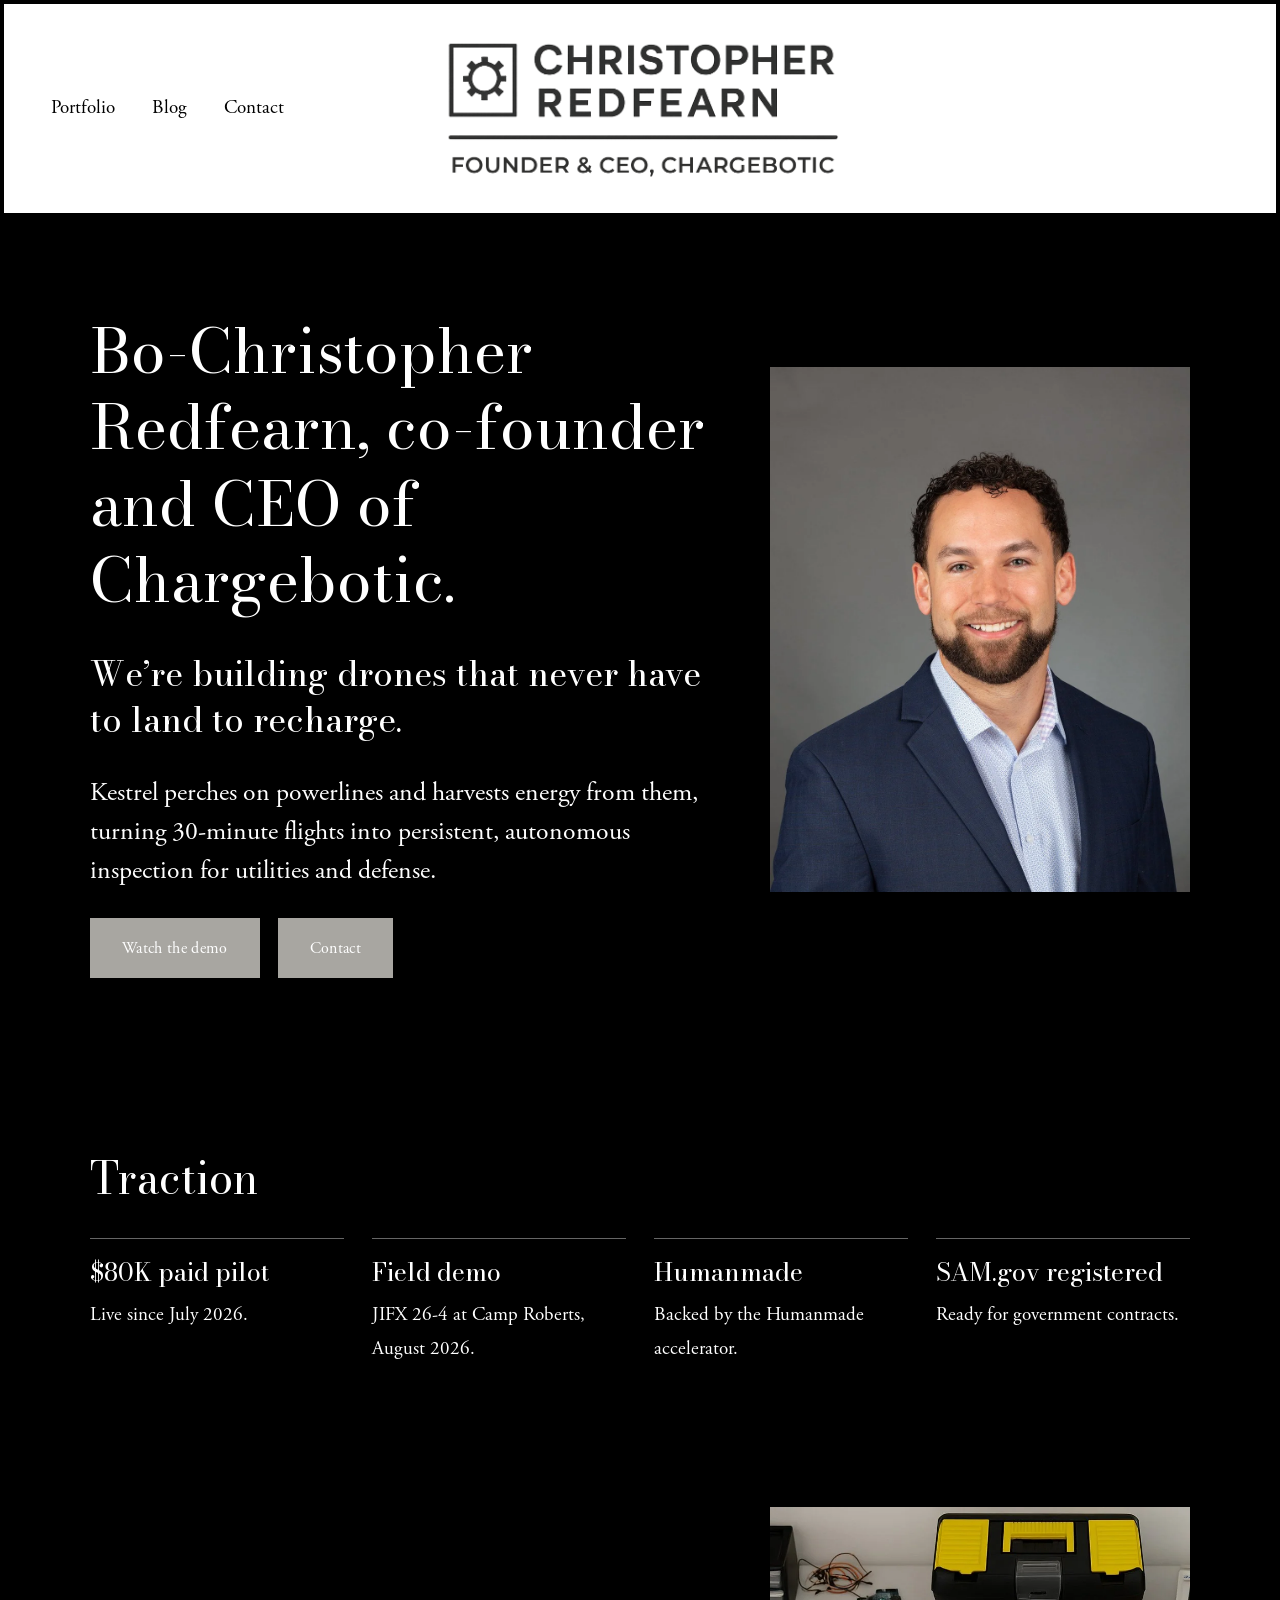
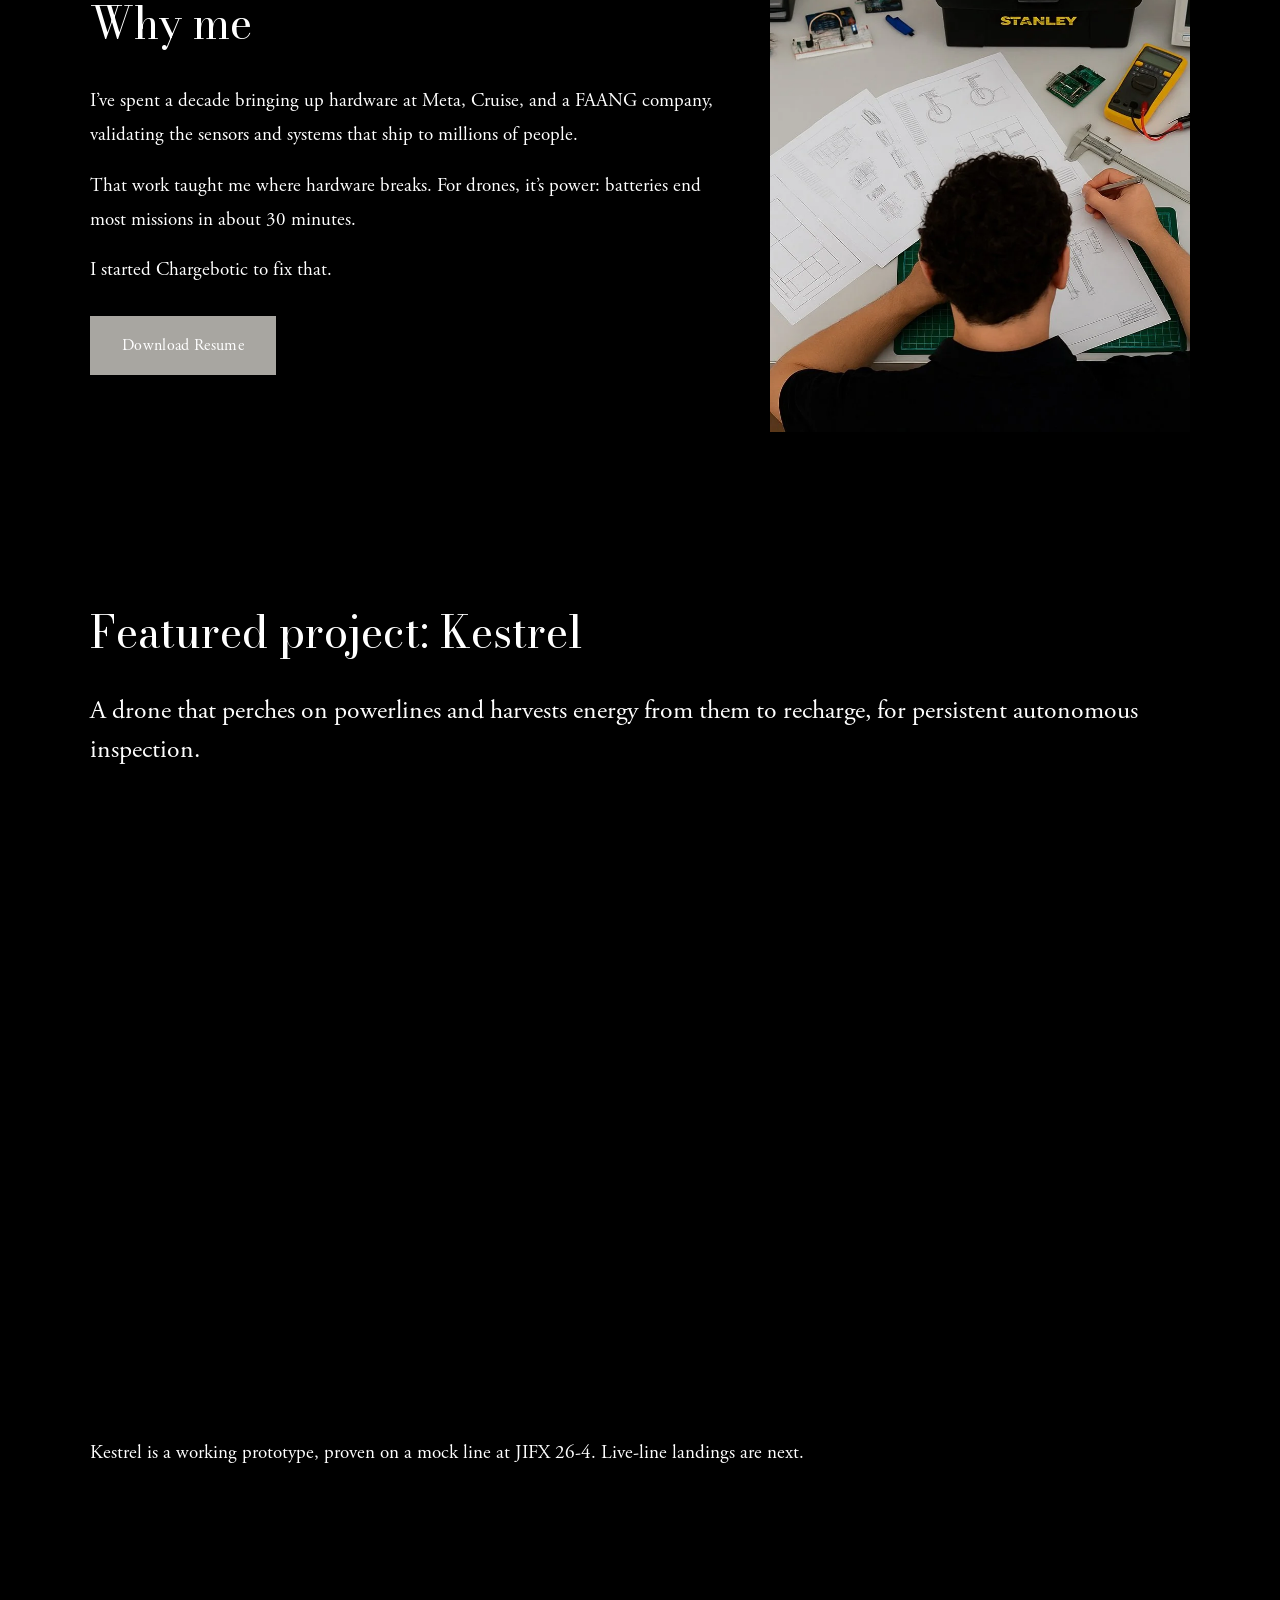
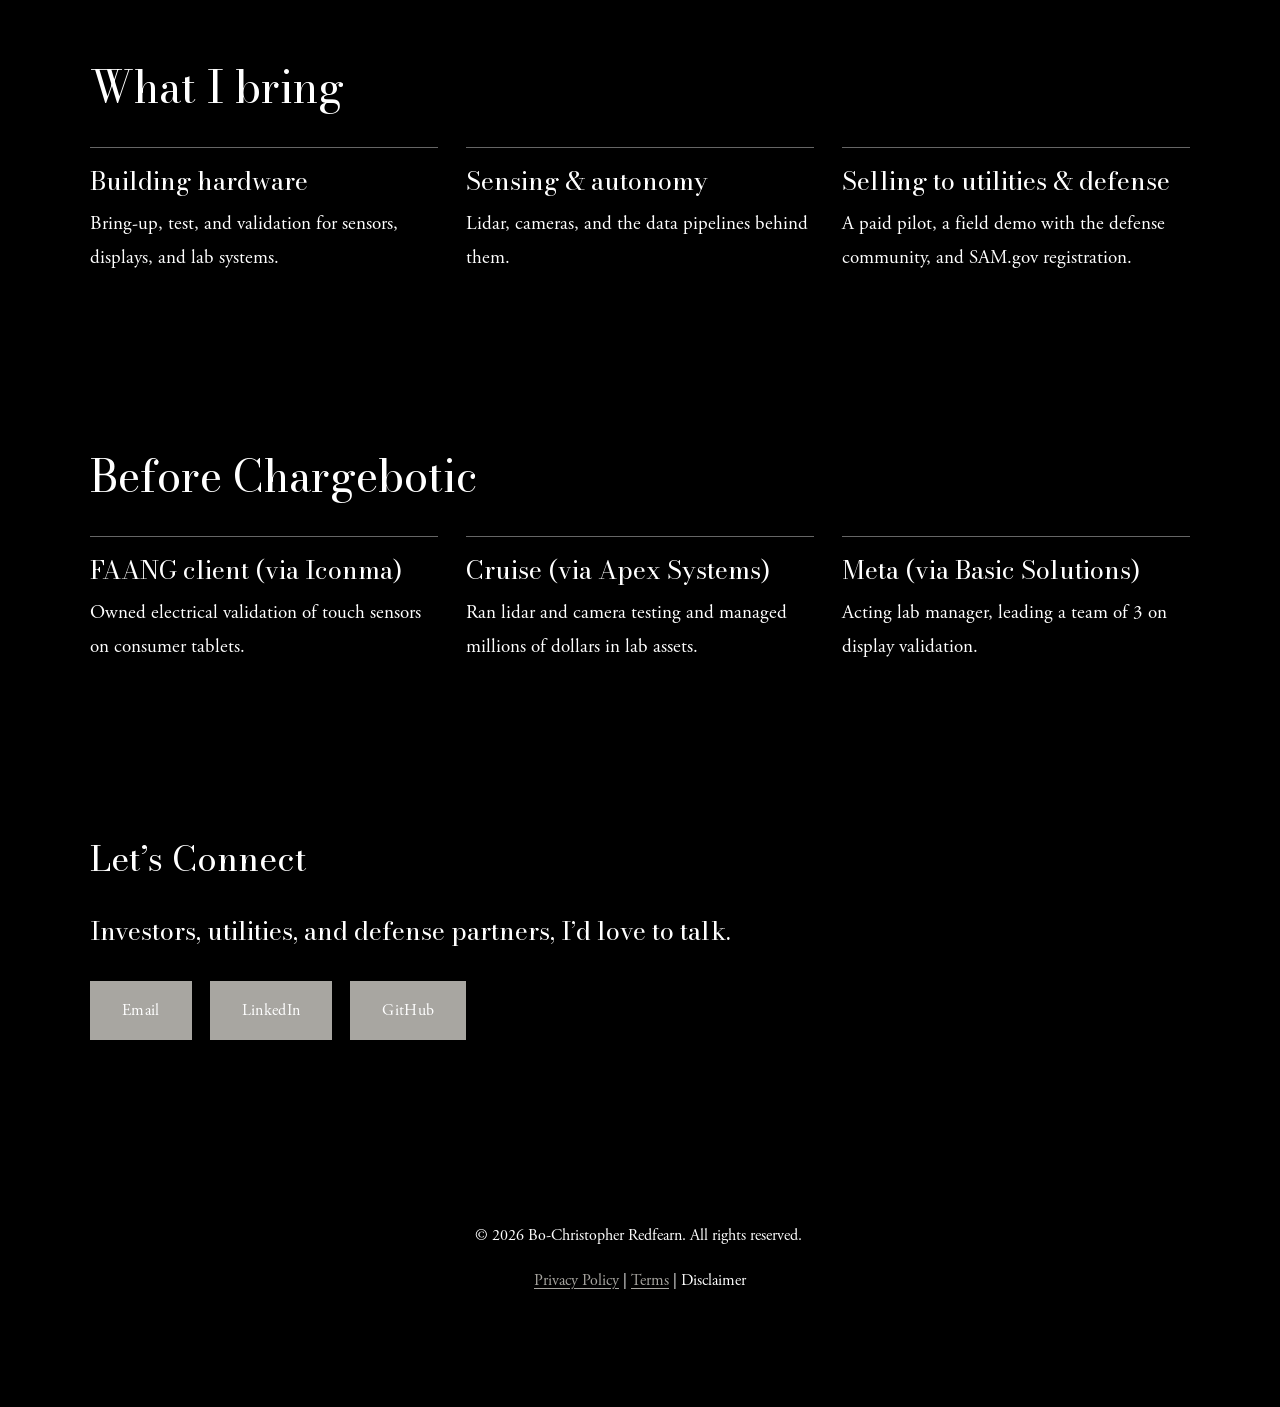
==== commit 052287c0: "Logo tagline and site titles: Founder & CEO, Chargebotic" ====
--- a/index.html
+++ b/index.html
@@ -7,7 +7,7 @@
 <title>Bo-Christopher Redfearn | Founder &amp; CEO, Chargebotic</title>
 <meta http-equiv="Accept-CH" content="Sec-CH-UA-Platform-Version, Sec-CH-UA-Model"><link rel="icon" type="image/x-icon" href="/assets/f6f9150717e1ac7b.ico">
 <link rel="canonical" href="/">
-<meta property="og:site_name" content="Christopher Redfearn | Engineer. Speaker. Builder.">
+<meta property="og:site_name" content="Christopher Redfearn | Founder &amp; CEO, Chargebotic">
 <meta property="og:title" content="Bo-Christopher Redfearn | Founder &amp; CEO, Chargebotic">
 <meta property="og:url" content="/">
 <meta property="og:type" content="website">
@@ -757,7 +757,7 @@
                       <div class="header-title-logo">
                         <a href="/" data-animation-role="header-element">
                         
-<img elementtiming="nbf-header-logo-desktop" src="/assets/d0abbe941110e14e.png" alt="Christopher Redfearn | Engineer. Speaker. Builder." style="display:block" fetchpriority="high" decoding="async" data-loader="raw">
+<img elementtiming="nbf-header-logo-desktop" src="/assets/logo-founder.png" alt="Christopher Redfearn | Founder &amp; CEO, Chargebotic" style="display:block" fetchpriority="high" decoding="async" data-loader="raw">
 
                         </a>
                       </div>
@@ -904,7 +904,7 @@
                       <div class="header-title-logo">
                         <a href="/" data-animation-role="header-element">
                         
-<img elementtiming="nbf-header-logo-desktop" src="/assets/d0abbe941110e14e.png" alt="Christopher Redfearn | Engineer. Speaker. Builder." style="display:block" fetchpriority="high" decoding="async" data-loader="raw">
+<img elementtiming="nbf-header-logo-desktop" src="/assets/logo-founder.png" alt="Christopher Redfearn | Founder &amp; CEO, Chargebotic" style="display:block" fetchpriority="high" decoding="async" data-loader="raw">
 
                         </a>
                       </div>
@@ -1264,7 +1264,7 @@
 .fr img{max-width:100%;display:block}
 .fr .vid{position:relative;padding-top:56.25%;margin:24px 0}
 .fr .vid iframe{position:absolute;inset:0;width:100%;height:100%;border:0}
-@media(max-width:767px){.fr .grid2,.fr .grid3,.fr .grid4{grid-template-columns:1fr}.fr section{padding:44px 6vw}.fr{padding-top:var(--header-height,120px)}}
+@media(max-width:767px){.fr .grid2,.fr .grid3,.fr .grid4{grid-template-columns:1fr}.fr section{padding:44px 6vw}.fr{padding-top:96px}.fr section:first-of-type{padding-top:16px}.fr section:first-of-type h1{margin-top:0}}
 </style>
 <section><div class="grid2"><div class="sqs-html-content">
 <h1>Bo-Christopher Redfearn, co-founder and CEO of Chargebotic.</h1>
